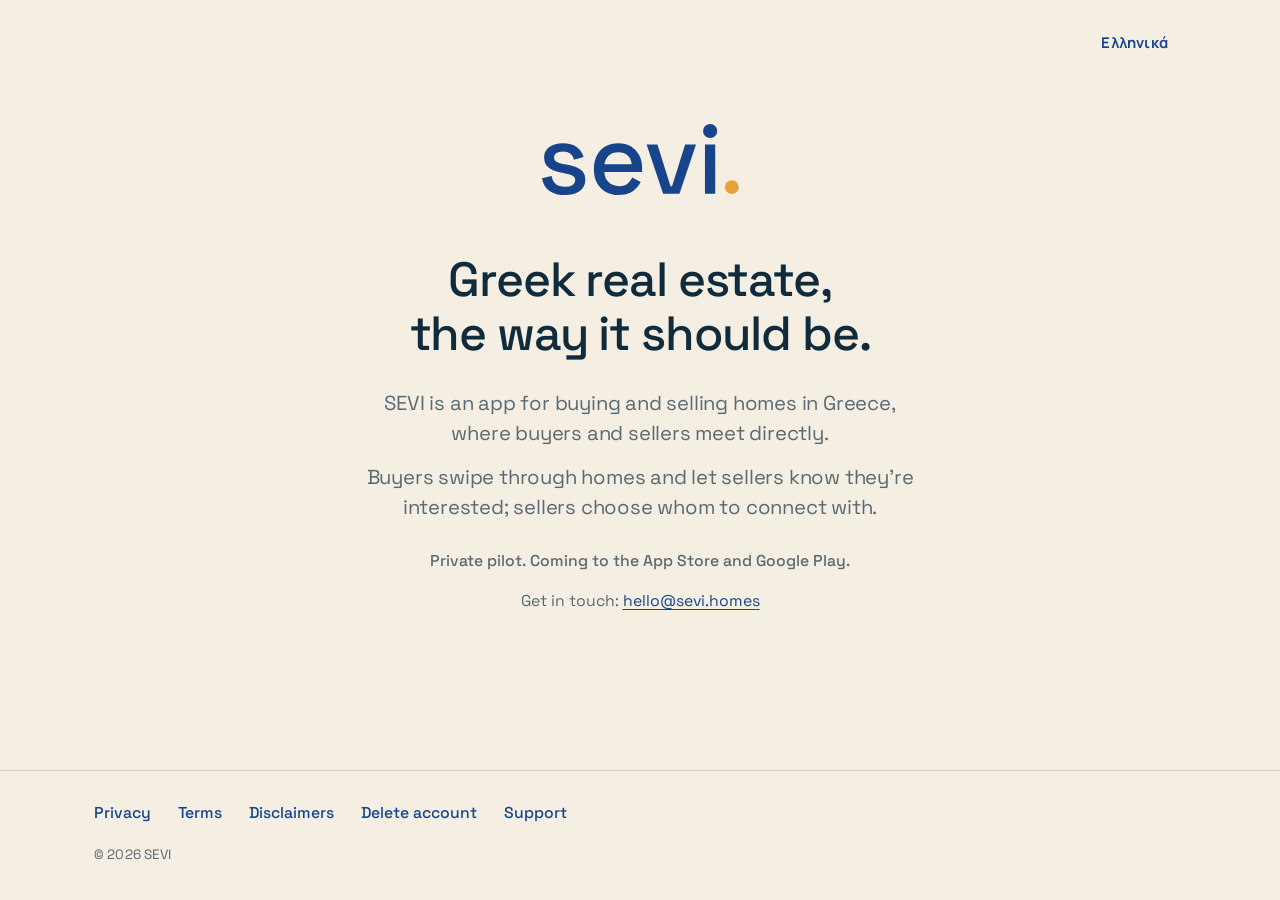
==== index.html @ f6a487db "Publish the SEVI pilot site (built from Kirillsamarits/sevi 3c69f68, apps/web) Co-Authored-By: Claud" ====
<!doctype html>
<html lang="en">
<head>
<meta charset="utf-8">
<meta name="viewport" content="width=device-width, initial-scale=1">
<meta http-equiv="Content-Security-Policy" content="default-src 'none'; style-src 'self'; font-src 'self'; img-src 'self'; base-uri 'none'; form-action 'none'">
<meta name="referrer" content="no-referrer">
<title>SEVI · Greek real estate, the way it should be.</title>
<meta name="description" content="SEVI is an app for buying and selling homes in Greece, where buyers and sellers meet directly. In a private pilot; coming to the App Store and Google Play.">
<meta name="color-scheme" content="light">
<meta name="theme-color" content="#F4EEE3">
<link rel="canonical" href="https://sevi.homes/">
<link rel="alternate" hreflang="en" href="https://sevi.homes/">
<link rel="alternate" hreflang="el" href="https://sevi.homes/el/">
<link rel="alternate" hreflang="x-default" href="https://sevi.homes/">
<link rel="icon" href="/favicon.ico" sizes="any">
<link rel="icon" href="/favicon.svg" type="image/svg+xml">
<link rel="apple-touch-icon" href="/apple-touch-icon.png">
<link rel="preload" href="/assets/fonts/SpaceGrotesk_400Regular.woff" as="font" type="font/woff" crossorigin>
<link rel="stylesheet" href="/assets/site.03971e6dd9.css">
</head>
<body>
<a class="skip" href="#main">Skip to content</a>
<header class="site-header"><div class="wrap"><a class="lang" href="/el/" hreflang="el" lang="el">Ελληνικά</a></div></header>
<main id="main" tabindex="-1"><div class="home wrap"><div class="home-inner"><svg class="hero-mark" viewBox="0 0 205.51 79.40" role="img" aria-label="SEVI"><g transform="translate(-0.600 74.000)"><path fill="#17448A" d="M27.8 1.4Q18.4 1.4 12.2 -2.8Q6 -7 4.6 -15.5L14.2 -17.8Q15 -13.7 16.9 -11.3Q18.8 -8.9 21.65 -7.9Q24.5 -6.9 27.8 -6.9Q32.7 -6.9 35.35 -8.8Q38 -10.7 38 -13.7Q38 -16.7 35.5 -18.1Q33 -19.5 28.1 -20.4L24.7 -21Q19.7 -21.9 15.6 -23.6Q11.5 -25.3 9.1 -28.3Q6.7 -31.3 6.7 -36Q6.7 -43 11.9 -46.85Q17.1 -50.7 25.7 -50.7Q34 -50.7 39.35 -46.95Q44.7 -43.2 46.3 -36.8L36.7 -34.1Q35.8 -38.6 32.9 -40.45Q30 -42.3 25.7 -42.3Q21.5 -42.3 19.1 -40.75Q16.7 -39.2 16.7 -36.4Q16.7 -33.4 19.05 -32Q21.4 -30.6 25.4 -29.9L28.9 -29.3Q34.2 -28.4 38.6 -26.8Q43 -25.2 45.55 -22.2Q48.1 -19.2 48.1 -14.2Q48.1 -6.8 42.6 -2.7Q37.1 1.4 27.8 1.4ZM81.7 1.4Q74.2 1.4 68.6 -1.75Q63 -4.9 59.85 -10.65Q56.7 -16.4 56.7 -24V-25.2Q56.7 -32.9 59.8 -38.65Q62.9 -44.4 68.45 -47.55Q74 -50.7 81.3 -50.7Q88.4 -50.7 93.75 -47.55Q99.1 -44.4 102.1 -38.8Q105.1 -33.2 105.1 -25.7V-21.8H67.2Q67.4 -15.3 71.55 -11.45Q75.7 -7.6 81.9 -7.6Q87.7 -7.6 90.65 -10.2Q93.6 -12.8 95.2 -16.2L103.7 -11.8Q102.3 -9 99.65 -5.9Q97 -2.8 92.7 -0.7Q88.4 1.4 81.7 1.4ZM67.3 -29.7H94.6Q94.2 -35.3 90.6 -38.45Q87 -41.6 81.2 -41.6Q75.4 -41.6 71.75 -38.45Q68.1 -35.3 67.3 -29.7ZM126.2 0 109.6 -49.3H120.5L133.6 -7.6H135.2L148.3 -49.3H159.2L142.6 0ZM168.2 0V-49.3H178.5V0ZM173.4 -56Q170.4 -56 168.35 -57.95Q166.3 -59.9 166.3 -63Q166.3 -66.1 168.35 -68.05Q170.4 -70 173.4 -70Q176.5 -70 178.5 -68.05Q180.5 -66.1 180.5 -63Q180.5 -59.9 178.5 -57.95Q176.5 -56 173.4 -56Z"/><circle fill="#E8A23C" cx="195.153" cy="-6.553" r="6.953"/></g></svg><h1>Greek real estate, the way it should be.</h1><div class="home-body"><p>SEVI is an app for buying and selling homes in Greece, where buyers and sellers meet directly.</p><p>Buyers swipe through homes and let sellers know they’re interested; sellers choose whom to connect with.</p></div><p class="status">Private pilot. Coming to the App Store and Google Play.</p><p class="contact">Get in touch: <a href="mailto:hello@sevi.homes">hello@sevi.homes</a></p></div></div></main>
<footer class="site-footer"><div class="wrap"><nav aria-label="Legal and help"><ul class="footer-links"><li><a href="/privacy/">Privacy</a></li><li><a href="/terms/">Terms</a></li><li><a href="/disclaimers/">Disclaimers</a></li><li><a href="/delete-account/">Delete account</a></li><li><a href="/support/">Support</a></li></ul></nav><p class="copyright">© 2026 SEVI</p></div></footer>
</body>
</html>
---- assets/site.03971e6dd9.css ----
/* GENERATED by apps/web (src/css.ts) from packages/ui/src/tokens.ts. Do not edit. */
@font-face { font-family: "Space Grotesk"; font-style: normal; font-weight: 400; font-display: swap; src: url("/assets/fonts/SpaceGrotesk_400Regular.woff") format("woff"); }
@font-face { font-family: "Sevi Greek"; font-style: normal; font-weight: 400; font-display: swap; src: url("/assets/fonts/Manrope_500Medium.woff") format("woff"); size-adjust: 94%; }
@font-face { font-family: "Space Grotesk"; font-style: normal; font-weight: 500; font-display: swap; src: url("/assets/fonts/SpaceGrotesk_500Medium.woff") format("woff"); }
@font-face { font-family: "Sevi Greek"; font-style: normal; font-weight: 500; font-display: swap; src: url("/assets/fonts/Manrope_600SemiBold.woff") format("woff"); size-adjust: 94%; }
@font-face { font-family: "Space Grotesk"; font-style: normal; font-weight: 600; font-display: swap; src: url("/assets/fonts/SpaceGrotesk_600SemiBold.woff") format("woff"); }
@font-face { font-family: "Sevi Greek"; font-style: normal; font-weight: 600; font-display: swap; src: url("/assets/fonts/Manrope_700Bold.woff") format("woff"); size-adjust: 94%; }
:root {
  --color-bg: #F4EEE3;
  --color-surface: #FFFFFF;
  --color-brand: #17448A;
  --color-surface-dark: #11325F;
  --color-text: #0F2B3C;
  --color-text-muted: rgba(15, 43, 60, 0.68);
  --color-text-subtle: rgba(15, 43, 60, 0.46);
  --color-text-on-dark: #FFFFFF;
  --color-text-on-dark-muted: rgba(255, 255, 255, 0.78);
  --color-primary: #17448A;
  --color-on-primary: #FFFFFF;
  --color-link: #17448A;
  --color-tint: rgba(23, 68, 138, 0.10);
  --color-tint-on-surface: #E8ECF3;
  --color-icon-tile: #11325F;
  --color-find-dot: #E8A23C;
  --color-logo-mono: #000000;
  --color-fill: rgba(15, 43, 60, 0.06);
  --color-fill-on-dark: rgba(255, 255, 255, 0.14);
  --color-line-on-dark: rgba(255, 255, 255, 0.42);
  --color-land-on-brand: #11325F;
  --color-story-track: rgba(255, 255, 255, 0.45);
  --color-art-sky: #F4EEE3;
  --color-art-sea: #17448A;
  --color-art-sea-on-brand: #11325F;
  --color-art-deep: #11325F;
  --color-art-wall: #FFFFFF;
  --color-art-ink: #0F2B3C;
  --color-art-shade: rgba(15, 43, 60, 0.10);
  --color-art-land: rgba(15, 43, 60, 0.06);
  --color-art-window: rgba(23, 68, 138, 0.14);
  --color-line-on-light: rgba(23, 68, 138, 0.38);
  --color-land-on-light: rgba(23, 68, 138, 0.07);
  --color-scrim: rgba(15, 43, 60, 0.55);
  --color-tab-bar-tint: rgba(244, 238, 227, 0.92);
  --color-glass-wash: rgba(244, 238, 227, 0.72);
  --color-glass-wash-on-brand: rgba(255, 255, 255, 0.78);
  --color-danger: #A8432F;
  --color-danger-soft: rgba(168, 67, 47, 0.10);
  --color-divider: rgba(15, 43, 60, 0.16);
  --color-control-track: rgba(15, 43, 60, 0.10);
  --color-control-off: rgba(15, 43, 60, 0.60);
  --color-histogram: rgba(23, 68, 138, 0.32);
  --space-xxs: 0.125rem;
  --space-xs: 0.25rem;
  --space-sm: 0.5rem;
  --space-md: 0.75rem;
  --space-lg: 1rem;
  --space-xl: 1.5rem;
  --space-xxl: 2rem;
  --space-xxxl: 3rem;
  --space-gutter: 1.5rem;
  --radius-sm: 12px;
  --radius-tile: 12px;
  --radius-input: 16px;
  --radius-card: 24px;
  --radius-sheet: 28px;
  --radius-pill: 999px;
  --shadow-resting: 0px 1px 2px rgba(15, 43, 60, 0.06), 0px 2px 8px rgba(15, 43, 60, 0.06);
  --shadow-card: 0px 1px 3px rgba(15, 43, 60, 0.06), 0px 10px 28px rgba(15, 43, 60, 0.10);
  --shadow-raised: 0px 2px 6px rgba(15, 43, 60, 0.08), 0px 18px 44px rgba(15, 43, 60, 0.14);
  --shadow-tab-bar: 0px 2px 6px rgba(15, 43, 60, 0.06), 0px 8px 28px rgba(15, 43, 60, 0.12);
  --shadow-pinned-footer: 0px -1px 2px rgba(15, 43, 60, 0.05), 0px -6px 16px rgba(15, 43, 60, 0.08);
  --shadow-pinned-header: 0px 1px 2px rgba(15, 43, 60, 0.05), 0px 6px 16px rgba(15, 43, 60, 0.08);
  --shadow-focus: inset 0px 0px 0px 1.5px rgba(23, 68, 138, 1);
  --shadow-focus-danger: inset 0px 0px 0px 1.5px rgba(168, 67, 47, 1);
  --shadow-focus-on-dark: inset 0px 0px 0px 2px rgba(255,255,255,1);
  --shadow-thumb: 0px 1px 2px rgba(15, 43, 60, 0.10), 0px 3px 8px rgba(15, 43, 60, 0.14), inset 0px 0px 0px 2px rgba(23, 68, 138, 1);
  --type-hero-size: 2.125rem;
  --type-hero-line: 1.1176;
  --type-hero-tracking: -0.024em;
  --type-hero-weight: 500;
  --type-hero-compact-size: 1.75rem;
  --type-hero-compact-line: 1.1429;
  --type-hero-compact-tracking: -0.022em;
  --type-hero-compact-weight: 500;
  --type-title-size: 1.75rem;
  --type-title-line: 1.2143;
  --type-title-tracking: -0.022em;
  --type-title-weight: 500;
  --type-story-title-size: 1.75rem;
  --type-story-title-line: 1.2143;
  --type-story-title-tracking: -0.022em;
  --type-story-title-weight: 500;
  --type-price-size: 1.75rem;
  --type-price-line: 1.1429;
  --type-price-tracking: -0.02em;
  --type-price-weight: 700;
  --type-title2-size: 1.375rem;
  --type-title2-line: 1.2727;
  --type-title2-tracking: -0.016em;
  --type-title2-weight: 500;
  --type-headline-size: 1.125rem;
  --type-headline-line: 1.3333;
  --type-headline-tracking: -0.01em;
  --type-headline-weight: 500;
  --type-body-size: 1rem;
  --type-body-line: 1.5;
  --type-body-tracking: -0.006em;
  --type-body-weight: 400;
  --type-body-strong-size: 1rem;
  --type-body-strong-line: 1.5;
  --type-body-strong-tracking: -0.006em;
  --type-body-strong-weight: 600;
  --type-callout-size: 0.875rem;
  --type-callout-line: 1.4286;
  --type-callout-tracking: 0em;
  --type-callout-weight: 500;
  --type-subhead-size: 0.875rem;
  --type-subhead-line: 1.4286;
  --type-subhead-tracking: 0em;
  --type-subhead-weight: 400;
  --type-caption-size: 0.75rem;
  --type-caption-line: 1.3333;
  --type-caption-tracking: 0.01em;
  --type-caption-weight: 400;
  --type-provider-label-size: 1.1875rem;
  --type-provider-label-line: 1.2632;
  --type-provider-label-tracking: -0.008em;
  --type-provider-label-weight: 600;
  --type-header-action-size: 0.875rem;
  --type-header-action-line: 1.4286;
  --type-header-action-tracking: 0em;
  --type-header-action-weight: 600;
  --type-tab-label-size: 0.6875rem;
  --type-tab-label-line: 1.2727;
  --type-tab-label-tracking: 0.01em;
  --type-tab-label-weight: 500;
  --type-overline-size: 0.75rem;
  --type-overline-line: 1.3333;
  --type-overline-tracking: 0.08em;
  --type-overline-weight: 500;
  --weight-regular: 400;
  --weight-medium: 500;
  --weight-semibold: 600;
  --weight-bold: 700;
  --size-hit: 48px;
  --size-header: 44px;
  --size-logo-header: 28px;
  --size-logo-hero: 56px;
  --size-content-max: 560px;
  --motion-press: 100ms;
  --motion-fast: 150ms;
  --motion-base: 220ms;
  --motion-slow: 300ms;
  --ease-out: cubic-bezier(0.23, 1, 0.32, 1);
  --font-latin: "Space Grotesk", "Sevi Greek", system-ui, -apple-system, "Segoe UI", sans-serif;
  --font-greek: "Sevi Greek", "Space Grotesk", system-ui, -apple-system, "Segoe UI", sans-serif;
  --greek-tracking-el: 0.012em;
  --greek-tracking: 0em;
  --logo-ratio: 2.5883;
  --logo-clear: 0.6855;
  --gutter: var(--space-gutter);
  /* The readable line for running text: 65 characters of Space Grotesk (its "0" is 0.641 em), in rem so the frame stays put when the language (and the face) changes. The contents column sits beside it. */
  --measure: 41.665rem;
  --toc-width: 16rem;
  --page-max: calc(var(--toc-width) + var(--space-xxxl) + var(--measure));
}
*, *::before, *::after { box-sizing: border-box; }
html { color-scheme: light; font-family: var(--font-latin); -webkit-text-size-adjust: 100%; text-size-adjust: 100%; }
[lang|="el"] { font-family: var(--font-greek); --greek-tracking: var(--greek-tracking-el); }
[lang|="en"] { font-family: var(--font-latin); --greek-tracking: 0em; }
@media (min-width: 48rem) { html { font-size: 112.5%; } }
body { margin: 0; min-height: 100vh; min-height: 100svh; display: flex; flex-direction: column; background: var(--color-bg); color: var(--color-text); font-size: var(--type-body-size); line-height: var(--type-body-line); letter-spacing: calc(var(--type-body-tracking) + var(--greek-tracking)); font-weight: var(--type-body-weight); overflow-wrap: break-word; -webkit-font-smoothing: antialiased; -moz-osx-font-smoothing: grayscale; }
main { flex: 1 0 auto; }
main:focus { outline: none; }
h1, h2, h3, p, ul, ol { margin: 0; }
a { color: var(--color-link); text-decoration-line: underline; text-decoration-thickness: from-font; text-underline-offset: 0.18em; }
a:hover { text-decoration-color: currentColor; text-decoration-thickness: 0.1em; }
:focus-visible { outline: 0.125rem solid var(--color-link); outline-offset: 0.1875rem; border-radius: var(--space-xxs); }
strong { font-weight: var(--weight-semibold); }

.skip { position: absolute; top: var(--space-sm); left: var(--gutter); z-index: 1; transform: translateY(-200%); padding: var(--space-sm) var(--space-lg); border-radius: var(--radius-pill); background: var(--color-primary); color: var(--color-on-primary); font-size: var(--type-callout-size); line-height: var(--type-callout-line); letter-spacing: calc(var(--type-callout-tracking) + var(--greek-tracking)); font-weight: var(--weight-semibold); text-decoration: none; }
.skip:focus { transform: none; }

.wrap { width: 100%; max-width: calc(var(--page-max) + 2 * var(--gutter)); margin-inline: auto; padding-inline: var(--gutter); }

.site-header .wrap { display: flex; align-items: center; justify-content: space-between; gap: var(--space-lg); min-height: calc(var(--size-header) + 2 * var(--space-lg)); padding-block: var(--space-lg); }
.brand { display: inline-flex; padding-block: var(--space-sm); margin-inline-end: calc(var(--size-logo-header) * var(--logo-clear)); border-radius: var(--radius-sm); }
.brand svg { display: block; height: var(--size-logo-header); width: calc(var(--size-logo-header) * var(--logo-ratio)); }
.lang { display: inline-flex; align-items: center; min-height: var(--size-hit); margin-inline-start: auto; padding-inline: var(--space-lg); border-radius: var(--radius-pill); font-size: var(--type-header-action-size); line-height: var(--type-header-action-line); letter-spacing: calc(var(--type-header-action-tracking) + var(--greek-tracking)); font-weight: var(--type-header-action-weight); text-decoration: none; }
.lang:hover { background: var(--color-tint); }

.home { display: grid; place-items: center; padding-block: var(--space-xxl) var(--space-xxxl); text-align: center; }
.home-inner { max-width: var(--size-content-max); }
.hero-mark { --logo-h: clamp(3.5rem, 3.15rem + 1.75vw, 4.55rem); display: block; height: var(--logo-h); width: calc(var(--logo-h) * var(--logo-ratio)); margin: 0 auto max(var(--space-xxxl), calc(var(--logo-h) * var(--logo-clear))); }
.home h1 { font-size: var(--type-hero-size); line-height: var(--type-hero-line); letter-spacing: calc(var(--type-hero-tracking) + var(--greek-tracking)); font-weight: var(--type-hero-weight); font-size: clamp(2.125rem, 1.9125rem + 1.0625vw, 2.7625rem); margin-bottom: var(--space-xl); text-wrap: balance; }
.home-body p { font-size: var(--type-headline-size); line-height: var(--type-body-line); letter-spacing: calc(var(--type-headline-tracking) + var(--greek-tracking)); font-weight: var(--weight-regular); color: var(--color-text-muted); text-wrap: pretty; }
.home-body p + p { margin-top: var(--space-md); }
.status { margin-top: var(--space-xl); font-size: var(--type-callout-size); line-height: var(--type-callout-line); letter-spacing: calc(var(--type-callout-tracking) + var(--greek-tracking)); font-weight: var(--type-callout-weight); color: var(--color-text-muted); }
.contact { margin-top: var(--space-lg); font-size: var(--type-subhead-size); line-height: var(--type-subhead-line); letter-spacing: calc(var(--type-subhead-tracking) + var(--greek-tracking)); font-weight: var(--type-subhead-weight); color: var(--color-text-muted); }

.page { padding-block: var(--space-lg) var(--space-xxxl); }
.single { max-width: var(--measure); margin-inline: auto; }
.overline { margin-bottom: var(--space-sm); font-size: var(--type-overline-size); line-height: var(--type-overline-line); letter-spacing: calc(var(--type-overline-tracking) + var(--greek-tracking)); font-weight: var(--type-overline-weight); color: var(--color-text-muted); }
.page h1 { font-size: var(--type-title-size); line-height: var(--type-title-line); letter-spacing: calc(var(--type-title-tracking) + var(--greek-tracking)); font-weight: var(--type-title-weight); font-size: clamp(1.75rem, 1.575rem + 0.875vw, 2.275rem); margin-bottom: var(--space-lg); text-wrap: balance; }
.lead { font-size: var(--type-headline-size); line-height: var(--type-body-line); letter-spacing: calc(var(--type-headline-tracking) + var(--greek-tracking)); font-weight: var(--weight-regular); color: var(--color-text-muted); }
.page-head { margin-bottom: var(--space-xl); }

.prose h2 { font-size: var(--type-title2-size); line-height: var(--type-title2-line); letter-spacing: calc(var(--type-title2-tracking) + var(--greek-tracking)); font-weight: var(--type-title2-weight); margin: var(--space-xxxl) 0 var(--space-md); scroll-margin-top: var(--space-xl); text-wrap: balance; }
.prose p, .prose ul, .prose ol { margin-bottom: var(--space-lg); }
.prose ul, .prose ol { padding-inline-start: var(--space-xl); }
.prose li { padding-inline-start: var(--space-xs); }
.prose li + li { margin-top: var(--space-sm); }
.prose li::marker { color: var(--color-text-muted); }
.note { margin-bottom: var(--space-lg); padding: var(--space-lg) var(--space-xl); border-radius: var(--radius-input); background: var(--color-surface); box-shadow: var(--shadow-resting); }
.note p { margin: 0; }
.meta { font-size: var(--type-subhead-size); line-height: var(--type-subhead-line); letter-spacing: calc(var(--type-subhead-tracking) + var(--greek-tracking)); font-weight: var(--type-subhead-weight); color: var(--color-text-muted); }
.after { margin-top: var(--space-xxxl); padding-top: var(--space-xl); border-top: 1px solid var(--color-divider); color: var(--color-text-muted); }

.doc { display: grid; grid-template-areas: "intro" "toc" "body"; }
.doc-intro { grid-area: intro; max-width: var(--measure); }
.doc-body { grid-area: body; max-width: var(--measure); min-width: 0; }
.toc { grid-area: toc; max-width: var(--measure); margin: var(--space-md) 0 var(--space-lg); padding: var(--space-xl); border-radius: var(--radius-card); background: var(--color-surface); box-shadow: var(--shadow-resting); }
.toc ul { list-style: none; margin: 0; padding: 0; }
.toc a { display: block; padding-block: var(--space-xs); font-size: var(--type-subhead-size); line-height: var(--type-subhead-line); letter-spacing: calc(var(--type-subhead-tracking) + var(--greek-tracking)); font-weight: var(--type-subhead-weight); text-decoration: none; }
.toc a:hover { text-decoration: underline; }
@media (min-width: 64rem) {
  .doc { grid-template-columns: var(--toc-width) minmax(0, var(--measure)); grid-template-areas: "toc intro" "toc body"; grid-template-rows: auto 1fr; column-gap: var(--space-xxxl); }
  .toc { position: sticky; top: var(--space-xl); align-self: start; max-height: calc(100vh - 2 * var(--space-xl)); overflow-y: auto; margin: 0; padding: 0 0 var(--space-lg); border-radius: 0; background: none; box-shadow: none; }
}

.site-footer { margin-top: var(--space-xxl); border-top: 1px solid var(--color-divider); }
.site-footer .wrap { padding-block: var(--space-lg) var(--space-xxl); }
.footer-links { display: flex; flex-wrap: wrap; column-gap: var(--space-xl); list-style: none; margin: 0; padding: 0; }
@media (max-width: 30rem) { .footer-links { display: grid; grid-template-columns: repeat(2, minmax(0, max-content)); } }
.footer-links a { display: inline-flex; align-items: center; min-height: var(--size-hit); font-size: var(--type-callout-size); line-height: var(--type-callout-line); letter-spacing: calc(var(--type-callout-tracking) + var(--greek-tracking)); font-weight: var(--type-callout-weight); text-decoration: none; }
.footer-links a:hover { text-decoration: underline; }
.footer-links a[aria-current="page"] { color: var(--color-text); }
.copyright { margin-top: var(--space-sm); font-size: var(--type-caption-size); line-height: var(--type-caption-line); letter-spacing: calc(var(--type-caption-tracking) + var(--greek-tracking)); font-weight: var(--type-caption-weight); color: var(--color-text-muted); }

.not-found .alt { margin-top: var(--space-xxl); }

@media (prefers-reduced-motion: no-preference) {
  html { scroll-behavior: smooth; }
  .lang, .skip { transition: background-color var(--motion-fast) var(--ease-out), transform var(--motion-fast) var(--ease-out); }
}
@media print {
  body { background: var(--color-surface); }
  .skip, .lang, .toc, .footer-links { display: none; }
  .note { box-shadow: none; padding: 0; }
}
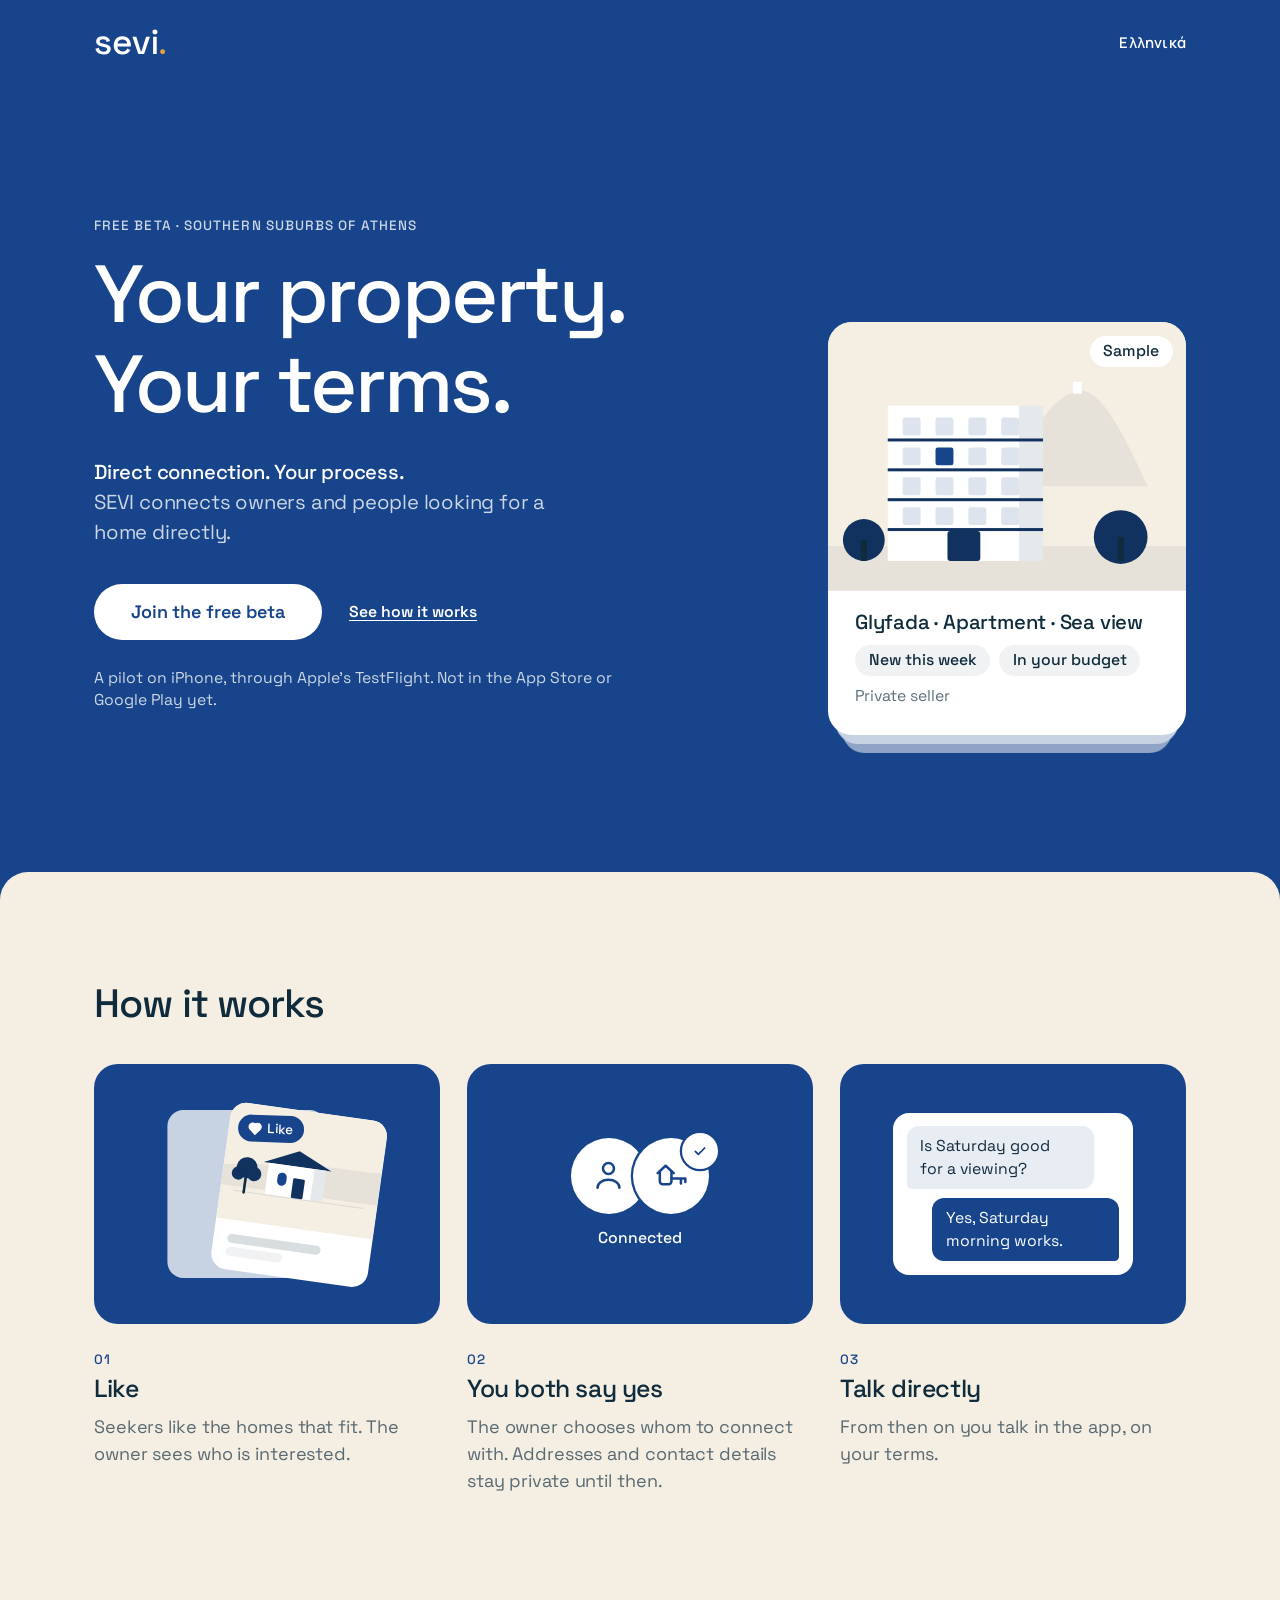
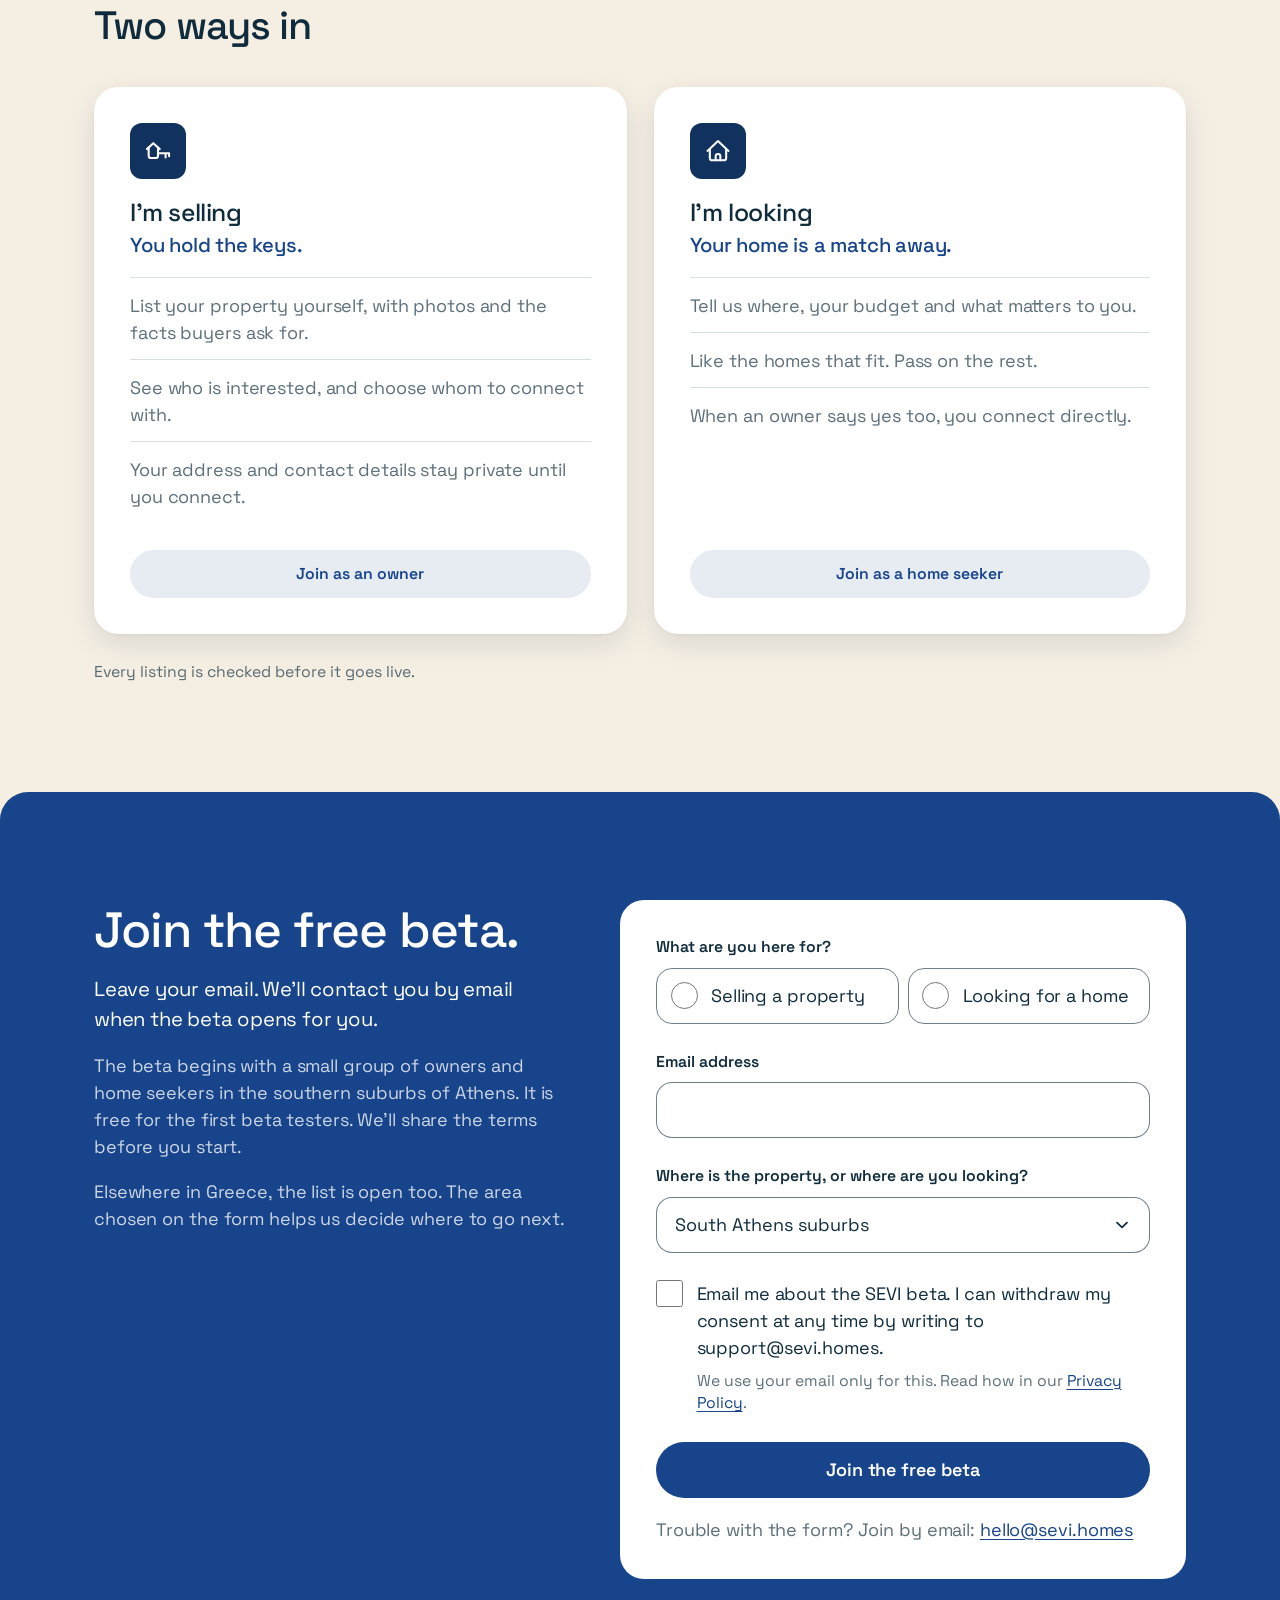
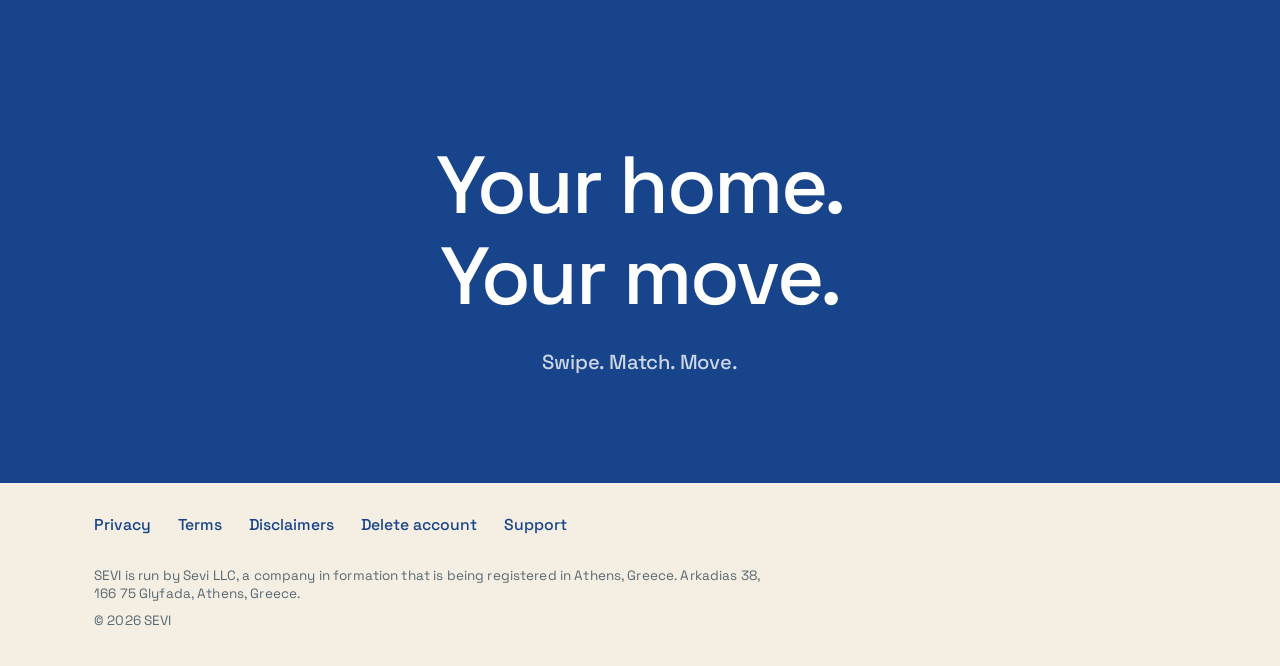
==== commit 00322b61: "Publish the SEVI pilot site (built from Kirillsamarits/sevi ef0ca14, apps/web) The waitlist landing," ====
--- a/index.html
+++ b/index.html
@@ -3,26 +3,40 @@
 <head>
 <meta charset="utf-8">
 <meta name="viewport" content="width=device-width, initial-scale=1">
-<meta http-equiv="Content-Security-Policy" content="default-src 'none'; style-src 'self'; font-src 'self'; img-src 'self'; base-uri 'none'; form-action 'none'">
+<meta http-equiv="Content-Security-Policy" content="default-src 'none'; script-src 'self'; style-src 'self'; font-src 'self'; img-src 'self'; connect-src https://badflqpjcyztbhwbhogb.supabase.co; base-uri 'none'; form-action 'none'">
 <meta name="referrer" content="no-referrer">
-<title>SEVI · Greek real estate, the way it should be.</title>
-<meta name="description" content="SEVI is an app for buying and selling homes in Greece, where buyers and sellers meet directly. In a private pilot; coming to the App Store and Google Play.">
+<title>SEVI · Your property. Your terms.</title>
+<meta name="description" content="SEVI connects owners and people looking for a home directly. A free beta is starting in the southern suburbs of Athens. Join the waitlist.">
 <meta name="color-scheme" content="light">
-<meta name="theme-color" content="#F4EEE3">
+<meta name="theme-color" content="#17448A">
 <link rel="canonical" href="https://sevi.homes/">
 <link rel="alternate" hreflang="en" href="https://sevi.homes/">
 <link rel="alternate" hreflang="el" href="https://sevi.homes/el/">
 <link rel="alternate" hreflang="x-default" href="https://sevi.homes/">
+<meta property="og:type" content="website">
+<meta property="og:site_name" content="SEVI">
+<meta property="og:title" content="SEVI · Your property. Your terms.">
+<meta property="og:description" content="SEVI connects owners and people looking for a home directly. A free beta is starting in the southern suburbs of Athens. Join the waitlist.">
+<meta property="og:url" content="https://sevi.homes/">
+<meta property="og:locale" content="en_GB">
+<meta property="og:image" content="https://sevi.homes/assets/og/sevi-en.png">
+<meta property="og:image:type" content="image/png">
+<meta property="og:image:width" content="1200">
+<meta property="og:image:height" content="630">
+<meta property="og:image:alt" content="SEVI. Your home. Your move.">
+<meta name="twitter:card" content="summary_large_image">
 <link rel="icon" href="/favicon.ico" sizes="any">
 <link rel="icon" href="/favicon.svg" type="image/svg+xml">
 <link rel="apple-touch-icon" href="/apple-touch-icon.png">
 <link rel="preload" href="/assets/fonts/SpaceGrotesk_400Regular.woff" as="font" type="font/woff" crossorigin>
-<link rel="stylesheet" href="/assets/site.03971e6dd9.css">
+<link rel="preload" href="/assets/fonts/SpaceGrotesk_500Medium.woff" as="font" type="font/woff" crossorigin>
+<link rel="stylesheet" href="/assets/site.76f08d19bc.css">
+<script src="/assets/waitlist.27911f6108.js" defer></script>
 </head>
 <body>
 <a class="skip" href="#main">Skip to content</a>
-<header class="site-header"><div class="wrap"><a class="lang" href="/el/" hreflang="el" lang="el">Ελληνικά</a></div></header>
-<main id="main" tabindex="-1"><div class="home wrap"><div class="home-inner"><svg class="hero-mark" viewBox="0 0 205.51 79.40" role="img" aria-label="SEVI"><g transform="translate(-0.600 74.000)"><path fill="#17448A" d="M27.8 1.4Q18.4 1.4 12.2 -2.8Q6 -7 4.6 -15.5L14.2 -17.8Q15 -13.7 16.9 -11.3Q18.8 -8.9 21.65 -7.9Q24.5 -6.9 27.8 -6.9Q32.7 -6.9 35.35 -8.8Q38 -10.7 38 -13.7Q38 -16.7 35.5 -18.1Q33 -19.5 28.1 -20.4L24.7 -21Q19.7 -21.9 15.6 -23.6Q11.5 -25.3 9.1 -28.3Q6.7 -31.3 6.7 -36Q6.7 -43 11.9 -46.85Q17.1 -50.7 25.7 -50.7Q34 -50.7 39.35 -46.95Q44.7 -43.2 46.3 -36.8L36.7 -34.1Q35.8 -38.6 32.9 -40.45Q30 -42.3 25.7 -42.3Q21.5 -42.3 19.1 -40.75Q16.7 -39.2 16.7 -36.4Q16.7 -33.4 19.05 -32Q21.4 -30.6 25.4 -29.9L28.9 -29.3Q34.2 -28.4 38.6 -26.8Q43 -25.2 45.55 -22.2Q48.1 -19.2 48.1 -14.2Q48.1 -6.8 42.6 -2.7Q37.1 1.4 27.8 1.4ZM81.7 1.4Q74.2 1.4 68.6 -1.75Q63 -4.9 59.85 -10.65Q56.7 -16.4 56.7 -24V-25.2Q56.7 -32.9 59.8 -38.65Q62.9 -44.4 68.45 -47.55Q74 -50.7 81.3 -50.7Q88.4 -50.7 93.75 -47.55Q99.1 -44.4 102.1 -38.8Q105.1 -33.2 105.1 -25.7V-21.8H67.2Q67.4 -15.3 71.55 -11.45Q75.7 -7.6 81.9 -7.6Q87.7 -7.6 90.65 -10.2Q93.6 -12.8 95.2 -16.2L103.7 -11.8Q102.3 -9 99.65 -5.9Q97 -2.8 92.7 -0.7Q88.4 1.4 81.7 1.4ZM67.3 -29.7H94.6Q94.2 -35.3 90.6 -38.45Q87 -41.6 81.2 -41.6Q75.4 -41.6 71.75 -38.45Q68.1 -35.3 67.3 -29.7ZM126.2 0 109.6 -49.3H120.5L133.6 -7.6H135.2L148.3 -49.3H159.2L142.6 0ZM168.2 0V-49.3H178.5V0ZM173.4 -56Q170.4 -56 168.35 -57.95Q166.3 -59.9 166.3 -63Q166.3 -66.1 168.35 -68.05Q170.4 -70 173.4 -70Q176.5 -70 178.5 -68.05Q180.5 -66.1 180.5 -63Q180.5 -59.9 178.5 -57.95Q176.5 -56 173.4 -56Z"/><circle fill="#E8A23C" cx="195.153" cy="-6.553" r="6.953"/></g></svg><h1>Greek real estate, the way it should be.</h1><div class="home-body"><p>SEVI is an app for buying and selling homes in Greece, where buyers and sellers meet directly.</p><p>Buyers swipe through homes and let sellers know they’re interested; sellers choose whom to connect with.</p></div><p class="status">Private pilot. Coming to the App Store and Google Play.</p><p class="contact">Get in touch: <a href="mailto:hello@sevi.homes">hello@sevi.homes</a></p></div></div></main>
-<footer class="site-footer"><div class="wrap"><nav aria-label="Legal and help"><ul class="footer-links"><li><a href="/privacy/">Privacy</a></li><li><a href="/terms/">Terms</a></li><li><a href="/disclaimers/">Disclaimers</a></li><li><a href="/delete-account/">Delete account</a></li><li><a href="/support/">Support</a></li></ul></nav><p class="copyright">© 2026 SEVI</p></div></footer>
+<header class="site-header on-brand"><div class="wrap"><a class="brand" href="/" aria-label="SEVI, home page"><svg class="wordmark" viewBox="0 0 205.51 79.40" aria-hidden="true" focusable="false"><g transform="translate(-0.600 74.000)"><path fill="#FFFFFF" d="M27.8 1.4Q18.4 1.4 12.2 -2.8Q6 -7 4.6 -15.5L14.2 -17.8Q15 -13.7 16.9 -11.3Q18.8 -8.9 21.65 -7.9Q24.5 -6.9 27.8 -6.9Q32.7 -6.9 35.35 -8.8Q38 -10.7 38 -13.7Q38 -16.7 35.5 -18.1Q33 -19.5 28.1 -20.4L24.7 -21Q19.7 -21.9 15.6 -23.6Q11.5 -25.3 9.1 -28.3Q6.7 -31.3 6.7 -36Q6.7 -43 11.9 -46.85Q17.1 -50.7 25.7 -50.7Q34 -50.7 39.35 -46.95Q44.7 -43.2 46.3 -36.8L36.7 -34.1Q35.8 -38.6 32.9 -40.45Q30 -42.3 25.7 -42.3Q21.5 -42.3 19.1 -40.75Q16.7 -39.2 16.7 -36.4Q16.7 -33.4 19.05 -32Q21.4 -30.6 25.4 -29.9L28.9 -29.3Q34.2 -28.4 38.6 -26.8Q43 -25.2 45.55 -22.2Q48.1 -19.2 48.1 -14.2Q48.1 -6.8 42.6 -2.7Q37.1 1.4 27.8 1.4ZM81.7 1.4Q74.2 1.4 68.6 -1.75Q63 -4.9 59.85 -10.65Q56.7 -16.4 56.7 -24V-25.2Q56.7 -32.9 59.8 -38.65Q62.9 -44.4 68.45 -47.55Q74 -50.7 81.3 -50.7Q88.4 -50.7 93.75 -47.55Q99.1 -44.4 102.1 -38.8Q105.1 -33.2 105.1 -25.7V-21.8H67.2Q67.4 -15.3 71.55 -11.45Q75.7 -7.6 81.9 -7.6Q87.7 -7.6 90.65 -10.2Q93.6 -12.8 95.2 -16.2L103.7 -11.8Q102.3 -9 99.65 -5.9Q97 -2.8 92.7 -0.7Q88.4 1.4 81.7 1.4ZM67.3 -29.7H94.6Q94.2 -35.3 90.6 -38.45Q87 -41.6 81.2 -41.6Q75.4 -41.6 71.75 -38.45Q68.1 -35.3 67.3 -29.7ZM126.2 0 109.6 -49.3H120.5L133.6 -7.6H135.2L148.3 -49.3H159.2L142.6 0ZM168.2 0V-49.3H178.5V0ZM173.4 -56Q170.4 -56 168.35 -57.95Q166.3 -59.9 166.3 -63Q166.3 -66.1 168.35 -68.05Q170.4 -70 173.4 -70Q176.5 -70 178.5 -68.05Q180.5 -66.1 180.5 -63Q180.5 -59.9 178.5 -57.95Q176.5 -56 173.4 -56Z"/><circle fill="#E8A23C" cx="195.153" cy="-6.553" r="6.953"/></g></svg></a><a class="lang" href="/el/" hreflang="el" lang="el">Ελληνικά</a></div></header>
+<main id="main" tabindex="-1"><div class="landing"><section class="hero" id="top" aria-labelledby="top-title"><div class="wrap"><p class="overline">FREE BETA · SOUTHERN SUBURBS OF ATHENS</p><h1 id="top-title"><span class="line">Your property.</span> <span class="line">Your terms.</span></h1><p class="lead"><strong>Direct connection. Your process.</strong> SEVI connects owners and people looking for a home directly.</p><p class="hero-actions"><a class="button" href="#join">Join the free beta</a><a class="more" href="#how">See how it works</a></p><p class="note-line">A pilot on iPhone, through Apple’s TestFlight. Not in the App Store or Google Play yet.</p><div class="hero-stage"><div class="stage-inner"><img class="hero-sevi" src="/assets/sevi/hello-on-dark.webp" width="720" height="720" alt="Sevi waves hello" decoding="async" fetchpriority="high"><div class="deck" role="img" aria-label="The SEVI app: a sample home on a card"><div aria-hidden="true"><div class="deck-plate"></div><div class="deck-card deck-back"><div class="deck-photo"><svg class="art" viewBox="0 0 240 180" preserveAspectRatio="xMidYMid slice" aria-hidden="true" focusable="false"><rect class="art-sky" width="240" height="180"/><path class="art-land" d="M0 98 C50 86 90 92 130 84 C170 76 210 82 240 78 L240 128 L0 128 Z"/><path class="art-deep" d="M60 86 L112 62 L164 86 Z"/><rect class="art-wall" x="68" y="86" width="88" height="48"/><rect class="art-shade" x="138" y="86" width="18" height="48"/><rect class="art-sea" x="84" y="98" width="14" height="20" rx="7"/><rect class="art-deep" x="108" y="104" width="18" height="30" rx="2"/><rect class="art-shade" x="20" y="134" width="200" height="1.5"/><rect class="art-ink" x="34" y="104" width="4" height="34" rx="2"/><circle class="art-deep" cx="36" cy="98" r="16"/><circle class="art-deep" cx="24" cy="108" r="10"/><circle class="art-deep" cx="48" cy="106" r="11"/></svg><span class="deck-sample">Sample</span></div><div class="deck-info"><p class="deck-title">Voula · Maisonette · Garden</p><p class="deck-chips"><span>In your budget</span><span>New this week</span></p><p class="deck-meta">Private seller</p></div><span class="deck-veil"></span></div><div class="deck-card deck-top"><div class="deck-photo"><svg class="art" viewBox="0 0 240 180" preserveAspectRatio="xMidYMid slice" aria-hidden="true" focusable="false"><rect class="art-sky" width="240" height="180"/><path class="art-land" d="M120 110 C140 60 158 46 170 46 C182 46 196 70 214 110 Z"/><rect class="art-wall" x="164" y="40" width="6" height="8"/><rect class="art-land" y="150" width="240" height="30"/><rect class="art-wall" x="40" y="56" width="104" height="104"/><rect class="art-shade" x="128" y="56" width="16" height="104"/><rect class="art-deep" x="40" y="78" width="104" height="2"/><rect class="art-deep" x="40" y="98" width="104" height="2"/><rect class="art-deep" x="40" y="118" width="104" height="2"/><rect class="art-deep" x="40" y="138" width="104" height="2"/><rect class="art-window" x="50" y="64" width="12" height="12" rx="1.5"/><rect class="art-window" x="72" y="64" width="12" height="12" rx="1.5"/><rect class="art-window" x="94" y="64" width="12" height="12" rx="1.5"/><rect class="art-window" x="116" y="64" width="12" height="12" rx="1.5"/><rect class="art-window" x="50" y="84" width="12" height="12" rx="1.5"/><rect class="art-sea" x="72" y="84" width="12" height="12" rx="1.5"/><rect class="art-window" x="94" y="84" width="12" height="12" rx="1.5"/><rect class="art-window" x="116" y="84" width="12" height="12" rx="1.5"/><rect class="art-window" x="50" y="104" width="12" height="12" rx="1.5"/><rect class="art-window" x="72" y="104" width="12" height="12" rx="1.5"/><rect class="art-window" x="94" y="104" width="12" height="12" rx="1.5"/><rect class="art-window" x="116" y="104" width="12" height="12" rx="1.5"/><rect class="art-window" x="50" y="124" width="12" height="12" rx="1.5"/><rect class="art-window" x="72" y="124" width="12" height="12" rx="1.5"/><rect class="art-window" x="94" y="124" width="12" height="12" rx="1.5"/><rect class="art-window" x="116" y="124" width="12" height="12" rx="1.5"/><rect class="art-deep" x="80" y="140" width="22" height="20" rx="2"/><circle class="art-deep" cx="24" cy="146" r="14"/><rect class="art-ink" x="22" y="146" width="4" height="14"/><circle class="art-deep" cx="196" cy="144" r="18"/><rect class="art-ink" x="194" y="144" width="4" height="16"/></svg><span class="deck-sample">Sample</span></div><div class="deck-info"><p class="deck-title">Glyfada · Apartment · Sea view</p><p class="deck-chips"><span>New this week</span><span>In your budget</span></p><p class="deck-meta">Private seller</p></div><span class="deck-stamp"><svg class="icon" viewBox="0 0 24 24" stroke-width="1.974" aria-hidden="true" focusable="false"><path class="fills" d="M12 20.25 4.544 12.794A5.272 5.272 0 0 1 12 5.338a5.272 5.272 0 0 1 7.456 7.456z"/></svg><span>Like</span></span></div></div></div></div></div></div></section><section class="section how" id="how" aria-labelledby="how-title"><div class="wrap"><h2 id="how-title">How it works</h2><ol class="steps" role="list"><li><div class="scene scene-like" aria-hidden="true"><div class="mini-deck"><span class="mini-plate"><span class="deck-veil"></span></span><span class="mini-card"><svg class="art" viewBox="0 0 240 180" preserveAspectRatio="xMidYMid slice" aria-hidden="true" focusable="false"><rect class="art-sky" width="240" height="180"/><path class="art-land" d="M0 98 C50 86 90 92 130 84 C170 76 210 82 240 78 L240 128 L0 128 Z"/><path class="art-deep" d="M60 86 L112 62 L164 86 Z"/><rect class="art-wall" x="68" y="86" width="88" height="48"/><rect class="art-shade" x="138" y="86" width="18" height="48"/><rect class="art-sea" x="84" y="98" width="14" height="20" rx="7"/><rect class="art-deep" x="108" y="104" width="18" height="30" rx="2"/><rect class="art-shade" x="20" y="134" width="200" height="1.5"/><rect class="art-ink" x="34" y="104" width="4" height="34" rx="2"/><circle class="art-deep" cx="36" cy="98" r="16"/><circle class="art-deep" cx="24" cy="108" r="10"/><circle class="art-deep" cx="48" cy="106" r="11"/></svg><span class="mini-lines"><span></span><span></span></span><span class="deck-stamp"><svg class="icon" viewBox="0 0 24 24" stroke-width="1.974" aria-hidden="true" focusable="false"><path class="fills" d="M12 20.25 4.544 12.794A5.272 5.272 0 0 1 12 5.338a5.272 5.272 0 0 1 7.456 7.456z"/></svg><span>Like</span></span></span></div></div><h3>Like</h3><p>Seekers like the homes that fit. The owner sees who is interested.</p></li><li><div class="scene scene-yes" aria-hidden="true"><div class="pair"><span class="disc"><svg class="icon" viewBox="0 0 24 24" stroke-width="1.736" aria-hidden="true" focusable="false"><circle cx="12" cy="7.25" r="3.75"/><path d="M4.5 20.5c0-3.3 3.36-5.5 7.5-5.5s7.5 2.2 7.5 5.5"/></svg></span><span class="disc"><svg class="icon" viewBox="0 0 24 24" stroke-width="1.736" aria-hidden="true" focusable="false"><path d="M2.5 10.4 8 5.3l5.5 5.1"/><path d="M4 9.2V16a2 2 0 0 0 2 2h4a2 2 0 0 0 2-2V9.2"/><path d="M12 14h9.5M18.5 14v3.5M21.5 14v2.5"/></svg></span><span class="yes"><svg class="icon" viewBox="0 0 24 24" stroke-width="2.625" aria-hidden="true" focusable="false"><path d="m5 12.5 4.5 4.5L19 7.5"/></svg></span></div><span class="scene-caption">Connected</span></div><h3>You both say yes</h3><p>The owner chooses whom to connect with. Addresses and contact details stay private until then.</p></li><li><div class="scene scene-talk" aria-hidden="true"><div class="thread"><span class="bubble bubble-in">Is Saturday good for a viewing?</span><span class="bubble bubble-out">Yes, Saturday morning works.</span></div></div><h3>Talk directly</h3><p>From then on you talk in the app, on your terms.</p></li></ol></div></section><section class="section paths" id="paths" aria-labelledby="paths-title"><div class="wrap"><h2 id="paths-title">Two ways in</h2><div class="cards"><article class="card"><span class="tile" aria-hidden="true"><svg class="icon" viewBox="0 0 24 24" stroke-width="1.773" aria-hidden="true" focusable="false"><path d="M2.5 10.4 8 5.3l5.5 5.1"/><path d="M4 9.2V16a2 2 0 0 0 2 2h4a2 2 0 0 0 2-2V9.2"/><path d="M12 14h9.5M18.5 14v3.5M21.5 14v2.5"/></svg></span><h3>I’m selling</h3><p class="tagline">You hold the keys.</p><ul role="list"><li>List your property yourself, with photos and the facts buyers ask for.</li><li>See who is interested, and choose whom to connect with.</li><li>Your address and contact details stay private until you connect.</li></ul><p class="card-action"><a class="button button-soft" href="#join" data-role="owner">Join as an owner</a></p></article><article class="card"><span class="tile" aria-hidden="true"><svg class="icon" viewBox="0 0 24 24" stroke-width="1.773" aria-hidden="true" focusable="false"><path d="M3 11.9 12 3.5l9 8.4"/><path d="M5 10.5V18a2 2 0 0 0 2 2h10a2 2 0 0 0 2-2v-7.5"/><path d="M10 20v-3.5a2 2 0 0 1 4 0V20"/></svg></span><h3>I’m looking</h3><p class="tagline">Your home is a match away.</p><ul role="list"><li>Tell us where, your budget and what matters to you.</li><li>Like the homes that fit. Pass on the rest.</li><li>When an owner says yes too, you connect directly.</li></ul><p class="card-action"><a class="button button-soft" href="#join" data-role="seeker">Join as a home seeker</a></p></article></div><p class="paths-note">Every listing is checked before it goes live.</p></div></section><section class="section join" id="join" aria-labelledby="join-title"><div class="wrap"><div class="join-text"><h2 id="join-title">Join the free beta.</h2><p class="lead">Leave your email. We’ll contact you by email when the beta opens for you.</p><div class="join-notes"><p>The beta begins with a small group of owners and home seekers in the southern suburbs of Athens. It is free for the first beta testers. We’ll share the terms before you start.</p><p>Elsewhere in Greece, the list is open too. The area chosen on the form helps us decide where to go next.</p></div></div><div class="join-card"><form id="waitlist" class="form" novalidate data-msg-role="Choose one: selling or looking." data-msg-email="Check the email address and try again." data-msg-consent="Tick the box so we may email you." data-msg-busy="We couldn’t add you just now. Try again in a few minutes, or write to hello@sevi.homes." data-msg-outdated="This page is out of date. Reload it and try again." data-msg-closed="The list is closed for now. Write to hello@sevi.homes." data-msg-network="We couldn’t reach SEVI. Check your connection and try again." data-msg-sending="Adding you…"><fieldset class="field"><legend>What are you here for?</legend><div class="choices"><label class="choice" for="wl-role-owner"><input type="radio" id="wl-role-owner" name="role" value="owner" required><span>Selling a property</span></label><label class="choice" for="wl-role-seeker"><input type="radio" id="wl-role-seeker" name="role" value="seeker" required><span>Looking for a home</span></label></div></fieldset><div class="field"><label for="wl-email">Email address</label><input type="email" id="wl-email" name="email" required maxlength="254" autocomplete="email" inputmode="email" autocapitalize="off" spellcheck="false"></div><div class="field"><label for="wl-area">Where is the property, or where are you looking?</label><div class="select"><select id="wl-area" name="area" required><option value="athens_south" selected>South Athens suburbs</option><option value="athens_other">Elsewhere in Attica</option><option value="greece_other">Elsewhere in Greece</option></select><svg class="icon" viewBox="0 0 24 24" stroke-width="2.1" aria-hidden="true" focusable="false"><path d="M6 9.2 12 14.8l6-5.6"/></svg></div></div><div class="field"><label class="check" for="wl-consent"><input type="checkbox" id="wl-consent" name="consent" required><span>Email me about the SEVI beta. I can withdraw my consent at any time by writing to support@sevi.homes.</span></label><p class="hint">We use your email only for this. Read how in our <a href="/privacy/">Privacy Policy</a>.</p></div><div class="hp" aria-hidden="true"><label for="wl-hp-7q">Leave this field empty</label><input type="text" id="wl-hp-7q" name="wl-hp-7q" tabindex="-1" autocomplete="off" data-1p-ignore data-lpignore="true" data-bwignore data-form-type="other"></div><p class="form-status" id="waitlist-status" role="status" aria-live="polite"></p><button class="button" type="submit" id="waitlist-submit">Join the free beta</button></form><div class="done" id="waitlist-done" hidden><img src="/assets/sevi/success.webp" width="720" height="720" alt="Sevi beams, arms open" loading="lazy" decoding="async"><div><h3 id="waitlist-done-title" tabindex="-1">You’re on the list.</h3><p>We’ll contact you by email when the beta opens for you. To leave the list, write to <a href="mailto:support@sevi.homes">support@sevi.homes</a>.</p></div></div><p class="by-email trouble" id="waitlist-trouble">Trouble with the form? Join by email: <a href="mailto:hello@sevi.homes?subject=Join%20the%20free%20beta">hello@sevi.homes</a></p></div></div></section><section class="signoff" aria-label="SEVI"><div class="wrap"><p class="signoff-line"><span class="line">Your home.</span> <span class="line">Your move.</span></p><p class="signoff-tag">Swipe. Match. Move.</p></div></section></div></main>
+<footer class="site-footer"><div class="wrap"><nav aria-label="Legal and help"><ul class="footer-links"><li><a href="/privacy/">Privacy</a></li><li><a href="/terms/">Terms</a></li><li><a href="/disclaimers/">Disclaimers</a></li><li><a href="/delete-account/">Delete account</a></li><li><a href="/support/">Support</a></li></ul></nav><p class="operator">SEVI is run by Sevi LLC, a company in formation that is being registered in Athens, Greece. Arkadias 38, 166 75 Glyfada, Athens, Greece.</p><p class="copyright">© 2026 SEVI</p></div></footer>
 </body>
 </html>
--- a/assets/site.76f08d19bc.css
+++ b/assets/site.76f08d19bc.css
@@ -0,0 +1,667 @@
+/* GENERATED by apps/web (src/css.ts) from packages/ui/src/tokens.ts. Do not edit. */
+@font-face { font-family: "Space Grotesk"; font-style: normal; font-weight: 400; font-display: swap; src: url("/assets/fonts/SpaceGrotesk_400Regular.woff") format("woff"); }
+@font-face { font-family: "Sevi Greek"; font-style: normal; font-weight: 400; font-display: swap; src: url("/assets/fonts/Manrope_500Medium.woff") format("woff"); size-adjust: 94%; }
+@font-face { font-family: "Space Grotesk"; font-style: normal; font-weight: 500; font-display: swap; src: url("/assets/fonts/SpaceGrotesk_500Medium.woff") format("woff"); }
+@font-face { font-family: "Sevi Greek"; font-style: normal; font-weight: 500; font-display: swap; src: url("/assets/fonts/Manrope_600SemiBold.woff") format("woff"); size-adjust: 94%; }
+@font-face { font-family: "Space Grotesk"; font-style: normal; font-weight: 600; font-display: swap; src: url("/assets/fonts/SpaceGrotesk_600SemiBold.woff") format("woff"); }
+@font-face { font-family: "Sevi Greek"; font-style: normal; font-weight: 600; font-display: swap; src: url("/assets/fonts/Manrope_700Bold.woff") format("woff"); size-adjust: 94%; }
+:root {
+  --color-bg: #F4EEE3;
+  --color-surface: #FFFFFF;
+  --color-brand: #17448A;
+  --color-surface-dark: #11325F;
+  --color-text: #0F2B3C;
+  --color-text-muted: rgba(15, 43, 60, 0.68);
+  --color-text-subtle: rgba(15, 43, 60, 0.46);
+  --color-text-on-dark: #FFFFFF;
+  --color-text-on-dark-muted: rgba(255, 255, 255, 0.78);
+  --color-primary: #17448A;
+  --color-on-primary: #FFFFFF;
+  --color-link: #17448A;
+  --color-tint: rgba(23, 68, 138, 0.10);
+  --color-tint-on-surface: #E8ECF3;
+  --color-icon-tile: #11325F;
+  --color-find-dot: #E8A23C;
+  --color-logo-mono: #000000;
+  --color-fill: rgba(15, 43, 60, 0.06);
+  --color-fill-on-dark: rgba(255, 255, 255, 0.14);
+  --color-line-on-dark: rgba(255, 255, 255, 0.42);
+  --color-land-on-brand: #11325F;
+  --color-story-track: rgba(255, 255, 255, 0.45);
+  --color-plan-furniture: rgba(15, 43, 60, 0.30);
+  --color-plan-selected: rgba(23, 68, 138, 0.20);
+  --color-plan-cone: rgba(23, 68, 138, 0.24);
+  --color-plan-here: rgba(23, 68, 138, 0.32);
+  --color-plan-wall-top: #0F2B3C;
+  --color-plan-wall-side-a: #5878AB;
+  --color-plan-wall-side-b: #2E5795;
+  --color-plan-glass: #17448A;
+  --color-plan-furniture-side: #8B9AB4;
+  --color-plan-furniture-top: #B4BFD0;
+  --color-art-sky: #F4EEE3;
+  --color-art-sea: #17448A;
+  --color-art-sea-on-brand: #11325F;
+  --color-art-deep: #11325F;
+  --color-art-wall: #FFFFFF;
+  --color-art-ink: #0F2B3C;
+  --color-art-shade: rgba(15, 43, 60, 0.10);
+  --color-art-land: rgba(15, 43, 60, 0.06);
+  --color-art-window: rgba(23, 68, 138, 0.14);
+  --color-line-on-light: rgba(23, 68, 138, 0.38);
+  --color-land-on-light: rgba(23, 68, 138, 0.07);
+  --color-scrim: rgba(15, 43, 60, 0.55);
+  --color-dot-on-dark: rgba(255, 255, 255, 0.5);
+  --color-brush-mask: rgba(23, 68, 138, 0.6);
+  --color-tab-bar-tint: rgba(244, 238, 227, 0.92);
+  --color-glass-wash: rgba(244, 238, 227, 0.72);
+  --color-glass-wash-on-brand: rgba(255, 255, 255, 0.78);
+  --color-danger: #A8432F;
+  --color-danger-soft: rgba(168, 67, 47, 0.10);
+  --color-success: #255A3B;
+  --color-success-soft: rgba(37, 90, 59, 0.14);
+  --color-warning: #7A470C;
+  --color-warning-soft: rgba(122, 71, 12, 0.14);
+  --color-meter-green: rgba(37, 90, 59, 0.55);
+  --color-meter-orange: rgba(196, 122, 30, 0.60);
+  --color-meter-red: rgba(168, 67, 47, 0.60);
+  --color-divider: rgba(15, 43, 60, 0.16);
+  --color-control-track: rgba(15, 43, 60, 0.10);
+  --color-control-off: rgba(15, 43, 60, 0.60);
+  --color-histogram: rgba(23, 68, 138, 0.32);
+  --space-xxs: 0.125rem;
+  --space-xs: 0.25rem;
+  --space-sm: 0.5rem;
+  --space-md: 0.75rem;
+  --space-lg: 1rem;
+  --space-xl: 1.5rem;
+  --space-xxl: 2rem;
+  --space-xxxl: 3rem;
+  --space-gutter: 1.5rem;
+  --radius-sm: 12px;
+  --radius-tile: 12px;
+  --radius-input: 16px;
+  --radius-card: 24px;
+  --radius-sheet: 28px;
+  --radius-block: 8px;
+  --radius-pill: 999px;
+  --shadow-resting: 0px 1px 2px rgba(15, 43, 60, 0.06), 0px 2px 8px rgba(15, 43, 60, 0.06);
+  --shadow-card: 0px 1px 3px rgba(15, 43, 60, 0.06), 0px 10px 28px rgba(15, 43, 60, 0.10);
+  --shadow-raised: 0px 2px 6px rgba(15, 43, 60, 0.08), 0px 18px 44px rgba(15, 43, 60, 0.14);
+  --shadow-tab-bar: 0px 2px 6px rgba(15, 43, 60, 0.06), 0px 8px 28px rgba(15, 43, 60, 0.12);
+  --shadow-pinned-footer: 0px -1px 2px rgba(15, 43, 60, 0.05), 0px -6px 16px rgba(15, 43, 60, 0.08);
+  --shadow-pinned-header: 0px 1px 2px rgba(15, 43, 60, 0.05), 0px 6px 16px rgba(15, 43, 60, 0.08);
+  --shadow-focus: inset 0px 0px 0px 1.5px rgba(23, 68, 138, 1);
+  --shadow-focus-danger: inset 0px 0px 0px 1.5px rgba(168, 67, 47, 1);
+  --shadow-focus-on-dark: inset 0px 0px 0px 2px rgba(255,255,255,1);
+  --shadow-picked-ring: inset 0px 0px 0px 3px rgba(23, 68, 138, 1);
+  --shadow-thumb: 0px 1px 2px rgba(15, 43, 60, 0.10), 0px 3px 8px rgba(15, 43, 60, 0.14), inset 0px 0px 0px 2px rgba(23, 68, 138, 1);
+  --type-hero-size: 2.125rem;
+  --type-hero-line: 1.1176;
+  --type-hero-tracking: -0.024em;
+  --type-hero-weight: 500;
+  --type-display-size: 4.5rem;
+  --type-display-line: 1.1111;
+  --type-display-tracking: -0.03em;
+  --type-display-weight: 500;
+  --type-hero-compact-size: 1.75rem;
+  --type-hero-compact-line: 1.1429;
+  --type-hero-compact-tracking: -0.022em;
+  --type-hero-compact-weight: 500;
+  --type-title-size: 1.75rem;
+  --type-title-line: 1.2143;
+  --type-title-tracking: -0.022em;
+  --type-title-weight: 500;
+  --type-story-title-size: 1.75rem;
+  --type-story-title-line: 1.2143;
+  --type-story-title-tracking: -0.022em;
+  --type-story-title-weight: 500;
+  --type-price-size: 1.75rem;
+  --type-price-line: 1.1429;
+  --type-price-tracking: -0.02em;
+  --type-price-weight: 700;
+  --type-title2-size: 1.375rem;
+  --type-title2-line: 1.2727;
+  --type-title2-tracking: -0.016em;
+  --type-title2-weight: 500;
+  --type-headline-size: 1.125rem;
+  --type-headline-line: 1.3333;
+  --type-headline-tracking: -0.01em;
+  --type-headline-weight: 500;
+  --type-body-size: 1rem;
+  --type-body-line: 1.5;
+  --type-body-tracking: -0.006em;
+  --type-body-weight: 400;
+  --type-body-strong-size: 1rem;
+  --type-body-strong-line: 1.5;
+  --type-body-strong-tracking: -0.006em;
+  --type-body-strong-weight: 600;
+  --type-callout-size: 0.875rem;
+  --type-callout-line: 1.4286;
+  --type-callout-tracking: 0em;
+  --type-callout-weight: 500;
+  --type-subhead-size: 0.875rem;
+  --type-subhead-line: 1.4286;
+  --type-subhead-tracking: 0em;
+  --type-subhead-weight: 400;
+  --type-caption-size: 0.75rem;
+  --type-caption-line: 1.3333;
+  --type-caption-tracking: 0.01em;
+  --type-caption-weight: 400;
+  --type-provider-label-size: 1.1875rem;
+  --type-provider-label-line: 1.2632;
+  --type-provider-label-tracking: -0.008em;
+  --type-provider-label-weight: 600;
+  --type-header-action-size: 0.875rem;
+  --type-header-action-line: 1.4286;
+  --type-header-action-tracking: 0em;
+  --type-header-action-weight: 600;
+  --type-tab-label-size: 0.6875rem;
+  --type-tab-label-line: 1.2727;
+  --type-tab-label-tracking: 0.01em;
+  --type-tab-label-weight: 500;
+  --type-overline-size: 0.75rem;
+  --type-overline-line: 1.3333;
+  --type-overline-tracking: 0.08em;
+  --type-overline-weight: 500;
+  --type-street-label-size: 0.875rem;
+  --type-street-label-line: 1.4286;
+  --type-street-label-tracking: 0em;
+  --type-street-label-weight: 500;
+  --type-plan-dimension-size: 0.625rem;
+  --type-plan-dimension-line: 1.2;
+  --type-plan-dimension-tracking: 0.01em;
+  --type-plan-dimension-weight: 500;
+  --weight-regular: 400;
+  --weight-medium: 500;
+  --weight-semibold: 600;
+  --weight-bold: 700;
+  --size-hit: 48px;
+  --size-button: 56px;
+  --size-header: 44px;
+  --size-logo-header: 28px;
+  --size-logo-hero: 56px;
+  --size-content-max: 560px;
+  --size-tile: 56px;
+  --size-scene-disc: 76px;
+  --size-sevi-min: 96px;
+  --size-icon: 24px;
+  --size-icon-small: 20px;
+  --size-icon-large: 28px;
+  --size-status-mark-icon: 16px;
+  --motion-press: 100ms;
+  --motion-fast: 150ms;
+  --motion-base: 220ms;
+  --motion-slow: 300ms;
+  --motion-stagger: 50ms;
+  --motion-enter-rise: 1rem;
+  --motion-deal-rise: 1.5rem;
+  --ease-out: cubic-bezier(0.23, 1, 0.32, 1);
+  --ease-exit: cubic-bezier(0.3, 0, 0.8, 0.15);
+  --swipe-rotate: 8deg;
+  --swipe-exit: 140%;
+  --swipe-back-scale: 0.96;
+  --swipe-back-lift: 0.5rem;
+  --veil-on-brand: 0.24;
+  --landing-enter: 440ms;
+  --landing-deck-at: 200ms;
+  --landing-sevi-at: 500ms;
+  --landing-like-at: 1400ms;
+  --landing-drag: 520ms;
+  --landing-hold: 480ms;
+  --landing-exit: 300ms;
+  --landing-rise: 300ms;
+  --landing-stamp-tilt: -6deg;
+  --landing-reveal-range: 4rem;
+  --font-latin: "Space Grotesk", "Sevi Greek", system-ui, -apple-system, "Segoe UI", sans-serif;
+  --font-greek: "Sevi Greek", "Space Grotesk", system-ui, -apple-system, "Segoe UI", sans-serif;
+  --greek-tracking-el: 0.012em;
+  --greek-tracking: 0em;
+  --logo-ratio: 2.5883;
+  --logo-clear: 0.6855;
+  --gutter: var(--space-gutter);
+  /* The header's height: its tallest thing is the language link's hit area. The cover is the screen less this. */
+  --header-height: calc(var(--size-hit) + 2 * var(--space-lg));
+  /* The readable line for running text: 65 characters of Space Grotesk (its "0" is 0.641 em), in rem so the frame stays put when the language (and the face) changes. The contents column sits beside it. */
+  --measure: 41.665rem;
+  --toc-width: 16rem;
+  --page-max: calc(var(--toc-width) + var(--space-xxxl) + var(--measure));
+  /* Sevi's art, from the pack's framing (SEVI_FRAME): the art's side per body height, and where her feet and her centre are in it. */
+  --sevi-art-per-body: 1.4243;
+  --sevi-feet: 0.8792;
+  --sevi-centre: 0.4917;
+  /* How far her feet sink behind the card she stands on, and where her ground shadow ends in the art (it stays over the card, short of its corner). */
+  --sevi-sink: 0.375rem;
+  --sevi-shadow-end: 0.875;
+}
+*, *::before, *::after { box-sizing: border-box; }
+html { color-scheme: light; font-family: var(--font-latin); -webkit-text-size-adjust: 100%; text-size-adjust: 100%; }
+[lang|="el"] { font-family: var(--font-greek); --greek-tracking: var(--greek-tracking-el); }
+[lang|="en"] { font-family: var(--font-latin); --greek-tracking: 0em; }
+@media (min-width: 48rem) and (min-height: 30rem) { html { font-size: 112.5%; } }
+body { margin: 0; min-height: 100vh; min-height: 100svh; display: flex; flex-direction: column; background: var(--color-bg); color: var(--color-text); font-size: var(--type-body-size); line-height: var(--type-body-line); letter-spacing: calc(var(--type-body-tracking) + var(--greek-tracking)); font-weight: var(--type-body-weight); overflow-wrap: break-word; -webkit-font-smoothing: antialiased; -moz-osx-font-smoothing: grayscale; }
+main { flex: 1 0 auto; }
+main:focus { outline: none; }
+h1, h2, h3, p, ul, ol { margin: 0; }
+a { color: var(--color-link); text-decoration-line: underline; text-decoration-thickness: from-font; text-underline-offset: 0.18em; }
+a:hover { text-decoration-color: currentColor; text-decoration-thickness: 0.1em; }
+:focus-visible { outline: 0.125rem solid var(--color-link); outline-offset: 0.1875rem; border-radius: var(--space-xxs); }
+strong { font-weight: var(--weight-semibold); }
+
+.skip { position: absolute; top: var(--space-sm); left: var(--gutter); z-index: 1; transform: translateY(-200%); padding: var(--space-sm) var(--space-lg); border-radius: var(--radius-pill); background: var(--color-primary); color: var(--color-on-primary); font-size: var(--type-callout-size); line-height: var(--type-callout-line); letter-spacing: calc(var(--type-callout-tracking) + var(--greek-tracking)); font-weight: var(--weight-semibold); text-decoration: none; }
+.skip:focus { transform: none; outline: 0.125rem solid var(--color-on-primary); outline-offset: 0.1875rem; }
+
+.wrap { width: 100%; max-width: calc(var(--page-max) + 2 * var(--gutter)); margin-inline: auto; padding-inline: var(--gutter); }
+
+.site-header .wrap { display: flex; align-items: center; justify-content: space-between; gap: var(--space-lg); min-height: var(--header-height); padding-block: var(--space-lg); }
+.brand { display: inline-flex; padding-block: var(--space-sm); margin-inline-end: calc(var(--size-logo-header) * var(--logo-clear)); border-radius: var(--radius-sm); }
+.brand svg { display: block; height: var(--size-logo-header); width: calc(var(--size-logo-header) * var(--logo-ratio)); }
+/* The link's padding is its hit area, not an inset: it is pulled back, so the word ends on the column's edge (the hover pill overhangs it). */
+.lang { display: inline-flex; align-items: center; min-height: var(--size-hit); margin-inline: auto calc(-1 * var(--space-lg)); padding-inline: var(--space-lg); border-radius: var(--radius-pill); font-size: var(--type-header-action-size); line-height: var(--type-header-action-line); letter-spacing: calc(var(--type-header-action-tracking) + var(--greek-tracking)); font-weight: var(--type-header-action-weight); text-decoration: none; }
+.lang:hover { background: var(--color-tint); }
+
+[hidden] { display: none !important; }
+.button, .ra-button { display: inline-flex; align-items: center; justify-content: center; min-height: var(--size-hit); padding: var(--space-sm) var(--space-xl); border: 1px solid transparent; border-radius: var(--radius-pill); background: var(--color-primary); color: var(--color-on-primary); font: inherit; font-size: var(--type-callout-size); line-height: var(--type-callout-line); letter-spacing: calc(var(--type-callout-tracking) + var(--greek-tracking)); font-weight: var(--weight-semibold); text-align: center; text-decoration: none; cursor: pointer; }
+.button:hover { background: var(--color-surface-dark); text-decoration: none; }
+.button:disabled, .button[aria-disabled="true"], .ra-button:disabled { opacity: 0.6; cursor: progress; }
+.button-soft, .button-soft:hover { background: var(--color-tint); color: var(--color-link); }
+.button-soft:hover { text-decoration: underline; }
+
+.on-brand { background: var(--color-brand); }
+.on-brand .lang { color: var(--color-text-on-dark); font-weight: var(--weight-medium); }
+.on-brand .lang:hover { background: var(--color-fill-on-dark); }
+/* On a phone the wordmark is centred on the page's axis, as the app's header, and the tool keeps its corner. */
+@media not all and (min-width: 48rem) {
+  .on-brand .wrap { display: grid; grid-template-columns: minmax(0, 1fr) auto minmax(max-content, 1fr); }
+  .on-brand .brand { grid-column: 2; margin-inline-end: 0; }
+  .on-brand .lang { grid-column: 3; justify-self: end; }
+}
+@media not all and (min-width: 22.5rem) { .on-brand .lang { padding-inline: var(--space-sm); margin-inline-end: calc(-1 * var(--space-sm)); } }
+/* Focus on the Aegean grounds is white; inside the white form card it is Aegean again. */
+.on-brand :focus-visible, .hero :focus-visible, .join :focus-visible, .signoff :focus-visible { outline-color: var(--color-on-primary); }
+.join-card :focus-visible { outline-color: var(--color-link); }
+
+.icon { display: block; fill: none; stroke: currentColor; stroke-linecap: round; stroke-linejoin: round; }
+.icon .fills { fill: currentColor; }
+.art { display: block; width: 100%; height: auto; aspect-ratio: 4 / 3; }
+.art-sky { fill: var(--color-art-sky); }
+.art-sea { fill: var(--color-art-sea); }
+.art-deep { fill: var(--color-art-deep); }
+.art-wall { fill: var(--color-art-wall); }
+.art-ink { fill: var(--color-art-ink); }
+.art-shade { fill: var(--color-art-shade); }
+.art-land { fill: var(--color-art-land); }
+.art-window { fill: var(--color-art-window); }
+
+.landing h2 { font-size: var(--type-title-size); line-height: var(--type-title-line); letter-spacing: calc(var(--type-title-tracking) + var(--greek-tracking)); font-weight: var(--type-title-weight); font-size: clamp(1.75rem, 1.575rem + 0.875vw, 2.275rem); text-wrap: balance; }
+.landing h3 { font-size: var(--type-headline-size); line-height: var(--type-headline-line); letter-spacing: calc(var(--type-headline-tracking) + var(--greek-tracking)); font-weight: var(--type-headline-weight); }
+.landing .line { display: inline-block; }
+.section { padding-block: calc(2 * var(--space-xxl)); scroll-margin-top: var(--space-lg); }
+.section > .wrap > h2 { margin-bottom: var(--space-xl); }
+@media (min-width: 48rem) {
+  .section { padding-block: calc(2 * var(--space-xxxl)); }
+  .section > .wrap > h2 { margin-bottom: var(--space-xxl); }
+}
+
+/* The cover: the Aegean field, as the app opens. With the header it is one screen wherever its words fit one (it grows where they do not: the smallest phones, a phone on its side, large text), and the Sand sheet below shows at the fold. It clips what leaves it: the liked card, and on a phone the foot of the deck. */
+.hero { display: grid; overflow: hidden; overflow: clip; isolation: isolate; min-height: calc(100vh - var(--header-height)); min-height: calc(100svh - var(--header-height)); padding-block: clamp(var(--space-sm), 2.4vh, var(--space-lg)) calc(var(--space-xxxl) + var(--radius-sheet)); background: var(--color-brand); color: var(--color-text-on-dark); }
+.hero .wrap { display: grid; grid-template-columns: minmax(0, 1fr); align-content: start; }
+.hero .overline { margin-bottom: var(--space-md); color: var(--color-text-on-dark-muted); text-wrap: balance; }
+.hero h1 { font-size: var(--type-hero-size); line-height: var(--type-hero-line); letter-spacing: calc(var(--type-hero-tracking) + var(--greek-tracking)); font-weight: var(--type-hero-weight); font-size: max(min(2.125rem, 11vw), min(11vw, 3.5rem, 9vh)); font-size: max(min(2.125rem, 11vw), min(11vw, 3.5rem, 9svh)); margin-bottom: var(--space-lg); }
+.hero h1 .line { display: block; }
+.hero .lead { max-width: 30rem; color: var(--color-text-on-dark-muted); text-wrap: pretty; }
+.hero .lead strong { display: block; color: var(--color-text-on-dark); font-weight: var(--weight-medium); }
+.hero-actions { display: flex; flex-wrap: wrap; align-items: center; gap: var(--space-xs) var(--space-xl); margin-top: clamp(var(--space-lg), 3.6vh, var(--space-xl)); }
+.hero .button { min-height: var(--size-button); padding-inline: var(--space-xxl); background: var(--color-surface); color: var(--color-link); font-size: var(--type-body-strong-size); line-height: var(--type-body-strong-line); letter-spacing: calc(var(--type-body-strong-tracking) + var(--greek-tracking)); font-weight: var(--type-body-strong-weight); }
+.hero .button:hover { background: var(--color-tint-on-surface); }
+.more { display: inline-flex; align-items: center; min-height: var(--size-hit); font-size: var(--type-callout-size); line-height: var(--type-callout-line); letter-spacing: calc(var(--type-callout-tracking) + var(--greek-tracking)); font-weight: var(--weight-semibold); }
+.hero .more { color: var(--color-text-on-dark); }
+/* What the beta is, straight under the call to action at every width: nobody joins without having passed it. */
+.note-line { max-width: 30rem; margin-top: var(--space-lg); font-size: var(--type-subhead-size); line-height: var(--type-subhead-line); letter-spacing: calc(var(--type-subhead-tracking) + var(--greek-tracking)); font-weight: var(--type-subhead-weight); color: var(--color-text-on-dark-muted); text-wrap: pretty; }
+
+/* The stage: Sevi stands on the app's deck, behind it, her feet a little below the top card's edge. */
+.hero-stage { display: grid; grid-template-columns: minmax(0, 1fr); margin-top: var(--space-lg); }
+.stage-inner { --sevi-body: clamp(6rem, 28vw, 7rem); --sevi-art: calc(var(--sevi-body) * var(--sevi-art-per-body)); --stage-reserve: 0rem; position: relative; padding-top: calc(var(--sevi-body) - var(--sevi-sink)); }
+.hero-sevi { position: absolute; z-index: 0; top: calc(var(--sevi-body) - var(--sevi-art) * var(--sevi-feet)); right: calc(var(--radius-card) - var(--sevi-art) * (1 - var(--sevi-shadow-end))); width: var(--sevi-art); height: var(--sevi-art); max-width: none; transform-origin: calc(var(--sevi-centre) * 100%) calc(var(--sevi-feet) * 100%); pointer-events: none; }
+.deck { position: relative; z-index: 1; padding-bottom: calc(2 * var(--swipe-back-lift)); }
+.deck > div { display: grid; }
+.deck-card, .deck-plate { grid-area: 1 / 1; position: relative; overflow: hidden; border-radius: var(--radius-card); background: var(--color-surface); color: var(--color-text); transform-origin: 50% 100%; }
+.deck-card { display: flex; flex-direction: column; }
+/* Behind the top card, as the app's deck: each a step smaller from its foot and a step lower, under a veil of the field. */
+.deck-back { transform: translateY(var(--swipe-back-lift)) scale(var(--swipe-back-scale)); }
+/* The plate has nothing on it, so it is one layer: white let through twice as thinly as a veiled card (the same colour on the field, with no second layer to misalign). */
+.deck-plate { opacity: calc(1 - 2 * var(--veil-on-brand)); transform: translateY(calc(2 * var(--swipe-back-lift))) scale(calc(2 * var(--swipe-back-scale) - 1)); }
+/* The veil reaches a pixel past its card (which clips it), so no hairline of the white under it shows at a scaled edge. */
+.deck-veil { position: absolute; inset: -1px; background: var(--color-brand); opacity: var(--veil-on-brand); }
+/* The picture is 4:3 where the card has the room; where the stage is short it gives way first (cropped, never stretched), down to its floor. */
+.deck-photo { position: relative; flex: 0 1 auto; aspect-ratio: 4 / 3; min-height: 6.5rem; overflow: hidden; }
+/* The art keeps its 4:3 and covers the box: cut from the top where the box is shorter (the street stays: door, trees, ground), from both ends on the card behind (its house sits in the middle). */
+.deck-photo .art { position: absolute; inset: auto 0 0; min-height: 100%; }
+.deck-back .art { bottom: 50%; transform: translateY(50%); }
+.deck-sample { position: absolute; top: var(--space-md); right: var(--space-md); padding: var(--space-xs) var(--space-md); border-radius: var(--radius-pill); background: var(--color-surface); color: var(--color-text); font-size: var(--type-callout-size); line-height: var(--type-callout-line); letter-spacing: calc(var(--type-callout-tracking) + var(--greek-tracking)); font-weight: var(--type-callout-weight); }
+/* The two cards share one height (one grid cell); where a card's words are shorter, the room goes above its last line. */
+.deck-info { flex: 1 0 auto; display: flex; flex-direction: column; gap: var(--space-sm); padding: var(--space-lg) var(--space-xl) var(--space-xl); }
+.deck-title { font-size: var(--type-headline-size); line-height: var(--type-headline-line); letter-spacing: calc(var(--type-headline-tracking) + var(--greek-tracking)); font-weight: var(--type-headline-weight); text-wrap: balance; }
+.deck-chips { display: flex; flex-wrap: wrap; gap: var(--space-sm); }
+.deck-chips span { padding: var(--space-xs) var(--space-md); border-radius: var(--radius-pill); background: var(--color-fill); font-size: var(--type-callout-size); line-height: var(--type-callout-line); letter-spacing: calc(var(--type-callout-tracking) + var(--greek-tracking)); font-weight: var(--type-callout-weight); }
+.deck-meta { margin-top: auto; font-size: var(--type-subhead-size); line-height: var(--type-subhead-line); letter-spacing: calc(var(--type-subhead-tracking) + var(--greek-tracking)); font-weight: var(--type-subhead-weight); color: var(--color-text-muted); }
+.deck-stamp { position: absolute; top: var(--space-lg); left: var(--space-lg); display: inline-flex; align-items: center; gap: var(--space-xs); min-height: var(--space-xxl); padding-inline: calc(var(--space-sm) + var(--space-xxs)) var(--space-md); border-radius: var(--radius-pill); background: var(--color-primary); color: var(--color-on-primary); font-size: var(--type-callout-size); line-height: var(--type-callout-line); letter-spacing: calc(var(--type-callout-tracking) + var(--greek-tracking)); font-weight: var(--type-callout-weight); white-space: nowrap; transform: rotate(var(--landing-stamp-tilt)); }
+.deck-stamp .icon { width: var(--size-icon-small); height: var(--size-icon-small); }
+/* On the cover the stamp is on the card only during the one like; at rest the card is not yet liked. */
+.deck-top .deck-stamp { opacity: 0; }
+
+/* One column (a phone, a small tablet): the words, the button and the deck share one centred column, so their edges meet. The second link gives its line to the deck (the Sand sheet at the fold says there is more). */
+@media not all and (min-width: 48rem) {
+  .hero .wrap { max-width: calc(30rem + 2 * var(--gutter)); }
+  .hero .button { width: 100%; }
+  .hero .more { display: none; }
+}
+/* Two columns (a tablet and up): the words in a centred block (the flexible rows above and below take what the stage adds), the stage beside them. The headline and the spaces answer the window's height too, so a short laptop keeps the cover to one screen. */
+@media (min-width: 48rem) {
+  .hero { padding-top: clamp(var(--space-sm), 4vh, var(--space-xl)); padding-bottom: calc(var(--radius-sheet) + clamp(var(--space-lg), calc(18vh - 6rem), var(--space-xxxl))); padding-bottom: calc(var(--radius-sheet) + clamp(var(--space-lg), calc(18svh - 6rem), var(--space-xxxl))); }
+  .hero .wrap { grid-template-columns: minmax(0, 1fr) auto; grid-template-rows: 1fr repeat(5, auto) 1fr; column-gap: var(--space-xxxl); }
+  .hero .wrap > * { grid-column: 1; }
+  .hero .overline { grid-row: 2; }
+  .hero h1 { grid-row: 3; font-size: min(clamp(2.5rem, calc((100vw - 6rem - clamp(18rem, 28vw, 23rem)) / 7.2), 4.5rem), max(2.25rem, calc(14.3vh - 1.85rem))); font-size: min(clamp(2.5rem, calc((100vw - 6rem - clamp(18rem, 28vw, 23rem)) / 7.2), 4.5rem), max(2.25rem, calc(14.3svh - 1.85rem))); margin-bottom: clamp(var(--space-lg), 3.4vh, var(--space-xl)); }
+  .hero .lead { grid-row: 4; }
+  .hero-actions { grid-row: 5; margin-top: clamp(var(--space-lg), 4.5vh, var(--space-xxl)); }
+  .note-line { grid-row: 6; margin-top: clamp(var(--space-md), 3.4vh, var(--space-xl)); }
+  .hero .wrap > .hero-stage { grid-column: 2; grid-row: 1 / -1; align-self: center; width: clamp(18rem, 28vw, 23rem); margin-top: 0; }
+  .stage-inner { --sevi-body: clamp(8.5rem, 11vw, 10.5rem); }
+}
+@media (min-width: 64rem) { .hero h1 { letter-spacing: calc(var(--type-display-tracking) + var(--greek-tracking)); } }
+/* Where the browser can size a box from its container, the stage is sized from the height the words leave, and the card from the stage: the cover is one screen, and the card is whole or deliberately cut. Elsewhere the deck keeps its natural size and the cover runs past the fold. */
+@supports (container-type: size) {
+  .hero-stage { container: stage / size; }
+  .deck-card { max-height: calc(100cqh - var(--sevi-body) + var(--sevi-sink) - 2 * var(--swipe-back-lift) - var(--stage-reserve)); }
+  @media not all and (min-width: 48rem) {
+    /* The stage runs to the cover's foot, where the Sand sheet is drawn up over it: the card keeps clear of the sheet (the reserve) or runs under it. */
+    .hero { padding-bottom: 0; }
+    .hero .wrap { grid-template-rows: repeat(5, auto) minmax(11.5rem, 1fr); }
+    .hero-stage { align-content: start; }
+    .stage-inner { --sevi-body: clamp(6rem, min(28vw, 45cqh), 7rem); --stage-reserve: calc(var(--radius-sheet) + var(--space-lg)); }
+    /* The card shows what the stage has room for, whole: under STAGE_FULL its picture alone fills the stage and the sheet cuts it there (never through a line of words); from STAGE_FULL the picture and the title; then the reasons; then the last line. */
+    .deck-card { max-height: none; }
+    .deck-photo { flex: none; aspect-ratio: auto; height: 100cqh; }
+    .deck-back .art { bottom: 0; transform: none; }
+    .deck-chips, .deck-meta { display: none; }
+    @container stage (min-height: 22.5rem) {
+      .deck-card { max-height: calc(100cqh - var(--sevi-body) + var(--sevi-sink) - 2 * var(--swipe-back-lift) - var(--stage-reserve)); }
+      .deck-photo { flex: 0 1 auto; aspect-ratio: 4 / 3; height: auto; }
+      .deck-back .art { bottom: 50%; transform: translateY(50%); }
+    }
+    @container stage (min-height: 27rem) { .deck-chips { display: flex; } }
+    @container stage (min-height: 28.75rem) { .deck-meta { display: block; } }
+  }
+  @media (min-width: 48rem) {
+    .hero .wrap > .hero-stage { align-self: stretch; align-content: center; }
+    .stage-inner { --sevi-body: max(6rem, min(clamp(8.5rem, 11vw, 10.5rem), 26cqh)); }
+    @container stage (max-height: 30rem) { .deck-meta { display: none; } }
+    @container stage (max-height: 23.5rem) { .deck-chips { display: none; } }
+  }
+}
+@media not all and (min-width: 20rem) { .hero-sevi { display: none; } .hero .stage-inner { --sevi-body: var(--sevi-sink); } }
+
+/* How it works: a Sand sheet drawn up over the cover. */
+.how { position: relative; z-index: 1; margin-top: calc(-1 * var(--radius-sheet)); border-radius: var(--radius-sheet) var(--radius-sheet) 0 0; background: var(--color-bg); }
+.steps { display: grid; gap: var(--space-xxl); list-style: none; margin: 0; padding: 0; counter-reset: step; }
+.steps li { counter-increment: step; display: grid; grid-template-columns: minmax(0, 1fr); align-content: start; }
+.steps h3 { font-size: var(--type-title2-size); line-height: var(--type-title2-line); letter-spacing: calc(var(--type-title2-tracking) + var(--greek-tracking)); font-weight: var(--type-title2-weight); }
+/* The beat's number, above its title: a counter, so no figure is written in the page. Its empty alternative text keeps it out of the title's name where browsers allow one. */
+.steps h3::before { content: counter(step, decimal-leading-zero); content: counter(step, decimal-leading-zero) / ""; display: block; margin-bottom: var(--space-xs); font-size: var(--type-overline-size); line-height: var(--type-overline-line); letter-spacing: calc(var(--type-overline-tracking) + var(--greek-tracking)); font-weight: var(--type-overline-weight); color: var(--color-link); }
+.steps p { margin-top: var(--space-sm); color: var(--color-text-muted); }
+/* A tile is 16:10 of the column (written as a height: an aspect ratio beside a least height would widen the tile past its column), and never less than the tallest scene needs (the two messages), so the three are one height at every width; it grows only if its words need more (clip, unlike hidden, lets it: the tile is not a scroll box). */
+.scene { position: relative; display: grid; place-items: center; align-content: center; gap: var(--space-md); min-height: max(13.5rem, calc((100vw - 2 * var(--gutter)) * 0.625)); margin-bottom: var(--space-xl); padding: var(--space-xl); overflow: hidden; overflow: clip; border-radius: var(--radius-card); background: var(--color-brand); color: var(--color-text-on-dark); }
+.mini-deck { position: relative; width: 54%; transform: translateX(-13%); }
+.mini-plate, .mini-card { display: block; border-radius: var(--radius-input); background: var(--color-surface); }
+.mini-plate { overflow: hidden; }
+/* The card does not clip (its stamp may reach its edge in a long language): its picture takes the top corners itself. */
+.mini-card .art { border-radius: var(--radius-input) var(--radius-input) 0 0; }
+.mini-plate { position: absolute; inset: 0; }
+.mini-card { position: relative; transform-origin: 50% 100%; transform: translateX(26%) rotate(var(--swipe-rotate)); }
+/* The card's words, as two quiet bars: a scene is a picture of the card, not a second card to read. */
+.mini-lines { display: grid; gap: var(--space-xs); padding: var(--space-md); }
+.mini-lines span { height: var(--space-sm); border-radius: var(--radius-pill); background: var(--color-fill); }
+.mini-lines span:first-child { width: 72%; background: var(--color-divider); }
+.mini-lines span:last-child { width: 44%; }
+.mini-card .deck-stamp { top: var(--space-sm); left: var(--space-sm); min-height: var(--space-xl); padding-inline: var(--space-sm) calc(var(--space-sm) + var(--space-xxs)); font-size: var(--type-caption-size); line-height: var(--type-caption-line); letter-spacing: calc(var(--type-caption-tracking) + var(--greek-tracking)); font-weight: var(--weight-medium); }
+.mini-card .deck-stamp .icon { width: var(--size-status-mark-icon); height: var(--size-status-mark-icon); }
+.pair { position: relative; display: flex; }
+.disc { display: grid; place-items: center; width: var(--size-scene-disc); height: var(--size-scene-disc); border-radius: var(--radius-pill); background: var(--color-surface); color: var(--color-link); }
+.disc .icon { width: 46%; height: 46%; }
+/* Where two discs overlap, a thin ring of the field keeps them one disc each: a gap, not an outline or an elevation. */
+.disc + .disc, .yes { box-shadow: 0 0 0 var(--space-xxs) var(--color-brand); }
+.disc + .disc { margin-inline-start: calc(-1 * var(--space-md)); }
+.yes { position: absolute; top: calc(-1 * var(--space-xs)); right: calc(-1 * var(--space-sm)); display: grid; place-items: center; width: var(--space-xxl); height: var(--space-xxl); border-radius: var(--radius-pill); background: var(--color-surface); color: var(--color-link); }
+.yes .icon { width: var(--size-status-mark-icon); height: var(--size-status-mark-icon); }
+.scene-caption { font-size: var(--type-callout-size); line-height: var(--type-callout-line); letter-spacing: calc(var(--type-callout-tracking) + var(--greek-tracking)); font-weight: var(--type-callout-weight); }
+.thread { display: grid; gap: var(--space-sm); width: 82%; padding: var(--space-md); border-radius: var(--radius-input); background: var(--color-surface); }
+.bubble { max-width: 88%; padding: var(--space-sm) var(--space-md); border-radius: var(--radius-sm); font-size: var(--type-subhead-size); line-height: var(--type-subhead-line); letter-spacing: calc(var(--type-subhead-tracking) + var(--greek-tracking)); font-weight: var(--type-subhead-weight); text-wrap: balance; }
+.bubble-in { justify-self: start; border-end-start-radius: var(--space-xs); background: var(--color-tint-on-surface); color: var(--color-text); }
+.bubble-out { justify-self: end; border-end-end-radius: var(--space-xs); background: var(--color-primary); color: var(--color-on-primary); }
+@media (min-width: 48rem) {
+  /* A tablet: each beat is a row, its scene beside its words. */
+  .steps { gap: var(--space-xl); }
+  .steps li { grid-template-columns: minmax(0, 2fr) minmax(0, 3fr); grid-template-rows: 1fr 1fr; column-gap: var(--space-xxl); }
+  .scene { grid-column: 1; grid-row: 1 / span 2; min-height: 13.5rem; margin-bottom: 0; }
+  .steps h3 { grid-column: 2; grid-row: 1; align-self: end; }
+  .steps p { grid-column: 2; grid-row: 2; align-self: start; }
+  .thread { width: 100%; }
+}
+@media (min-width: 64rem) {
+  /* Three beats in a row: each takes the row's three lines (scene, title, sentence), so the scenes are one height and the titles one line. */
+  .steps { grid-template-columns: repeat(3, minmax(0, 1fr)); column-gap: var(--space-xl); row-gap: 0; }
+  .steps li { grid-row: span 3; grid-template-columns: minmax(0, 1fr); grid-template-rows: none; grid-template-rows: subgrid; }
+  .scene { grid-column: auto; grid-row: auto; aspect-ratio: 4 / 3; min-height: 0; align-self: stretch; justify-self: stretch; margin-bottom: var(--space-xl); }
+  .steps h3, .steps p { grid-column: auto; grid-row: auto; align-self: start; }
+  .thread { width: 82%; }
+}
+
+/* Two ways in: two white cards on Sand; each path's points as a ledger. */
+.cards { display: grid; gap: var(--space-lg); }
+.card { display: flex; flex-direction: column; padding: var(--space-xl); border-radius: var(--radius-card); background: var(--color-surface); box-shadow: var(--shadow-card); }
+.tile { display: grid; place-items: center; width: var(--size-tile); height: var(--size-tile); margin-bottom: var(--space-lg); border-radius: var(--radius-tile); background: var(--color-icon-tile); color: var(--color-on-primary); }
+.tile .icon { width: var(--size-icon-large); height: var(--size-icon-large); }
+.card h3 { font-size: var(--type-title2-size); line-height: var(--type-title2-line); letter-spacing: calc(var(--type-title2-tracking) + var(--greek-tracking)); font-weight: var(--type-title2-weight); }
+.card .tagline { margin-top: var(--space-xs); font-size: var(--type-headline-size); line-height: var(--type-headline-line); letter-spacing: calc(var(--type-headline-tracking) + var(--greek-tracking)); font-weight: var(--type-headline-weight); color: var(--color-link); }
+.card ul { list-style: none; margin: var(--space-lg) 0 var(--space-xl); padding: 0; color: var(--color-text-muted); }
+.card li { padding-block: var(--space-md); border-top: 1px solid var(--color-divider); }
+.card-action { margin-top: auto; }
+.card-action .button { width: 100%; padding-inline: var(--space-md); }
+.paths-note { margin-top: var(--space-xl); font-size: var(--type-subhead-size); line-height: var(--type-subhead-line); letter-spacing: calc(var(--type-subhead-tracking) + var(--greek-tracking)); font-weight: var(--type-subhead-weight); color: var(--color-text-muted); }
+@media (min-width: 48rem) {
+  .cards { grid-template-columns: repeat(2, minmax(0, 1fr)); gap: var(--space-xl); }
+  .card { padding: var(--space-xxl); }
+  /* Two sections on one ground: one section's space between them, not two. */
+  .paths { padding-top: 0; }
+}
+
+/* Join: an Aegean sheet drawn up over the Sand, the form on a white card. */
+.join { border-radius: var(--radius-sheet) var(--radius-sheet) 0 0; background: var(--color-primary); color: var(--color-text-on-dark); }
+.join .wrap { display: grid; gap: var(--space-xl); align-items: start; }
+.join-text h2 { font-size: clamp(1.75rem, 8vw, 2.75rem); margin-bottom: var(--space-md); }
+.join-text .lead { color: var(--color-text-on-dark); }
+.join-notes p { margin-top: var(--space-lg); max-width: var(--measure); color: var(--color-text-on-dark-muted); }
+/* One column up to a laptop: the words and the card share the reading measure, so the form is never squeezed beside them. */
+.join-text, .join-card { max-width: var(--measure); }
+.join-card { container: join / inline-size; padding: var(--space-xl); border-radius: var(--radius-card); background: var(--color-surface); color: var(--color-text); }
+@media (min-width: 48rem) { .join-card { padding: var(--space-xxl); } }
+@media (min-width: 64rem) {
+  .join .wrap { grid-template-columns: minmax(0, 5fr) minmax(0, 6fr); column-gap: var(--space-xxxl); }
+  .join-text, .join-card { max-width: none; }
+}
+.form { display: grid; gap: var(--space-xl); }
+.field { min-width: 0; margin: 0; padding: 0; border: 0; }
+.field > label:not(.check), .field > legend { display: block; margin-bottom: var(--space-sm); padding: 0; font-size: var(--type-callout-size); line-height: var(--type-callout-line); letter-spacing: calc(var(--type-callout-tracking) + var(--greek-tracking)); font-weight: var(--weight-semibold); }
+.field input[type="email"], .field select { display: block; width: 100%; min-height: var(--size-button); padding: var(--space-md) var(--space-lg); text-overflow: ellipsis; border: 1px solid var(--color-control-off); border-radius: var(--radius-input); background: var(--color-surface); color: var(--color-text); font: inherit; }
+/* The select wears the app's own chevron, not the browser's arrow (which differs by browser and ignores the field's padding). */
+.select { position: relative; }
+.field select { appearance: none; -webkit-appearance: none; padding-inline-end: calc(var(--space-lg) + var(--size-icon-small) + var(--space-sm)); }
+.select .icon { position: absolute; inset-block: 0; right: var(--space-lg); width: var(--size-icon-small); height: var(--size-icon-small); margin-block: auto; pointer-events: none; }
+.field input[aria-invalid="true"] { border-color: var(--color-danger); }
+/* An unanswered question is marked where it is: both answers' frames, the consent box. */
+.choices:has(input[aria-invalid="true"]) .choice { border-color: var(--color-danger); }
+.check input[aria-invalid="true"] { outline: 0.125rem solid var(--color-danger); outline-offset: 0.125rem; }
+/* The two answers share a row only where the card is wide enough for each on one line; elsewhere they stack. */
+.choices { display: grid; gap: var(--space-sm); }
+@container join (min-width: 27rem) { .choices { grid-template-columns: repeat(2, minmax(0, 1fr)); } }
+/* The narrowest phones (320 px): the card and the select give their padding to the words, so the
+   area names are not cut. */
+@media (max-width: 22.5rem) { .join-card { padding: var(--space-lg); } .field select { padding-inline-start: var(--space-sm); padding-inline-end: calc(var(--space-sm) + var(--size-icon-small) + var(--space-xs)); } .select .icon { right: var(--space-sm); } }
+.choice { display: flex; align-items: center; gap: var(--space-md); min-height: var(--size-button); padding: var(--space-md); border: 1px solid var(--color-control-off); border-radius: var(--radius-input); cursor: pointer; }
+.choice:has(input:checked) { border-color: var(--color-primary); background: var(--color-tint); box-shadow: inset 0 0 0 1px var(--color-primary); }
+.choice:has(input:focus-visible) { outline: 0.125rem solid var(--color-link); outline-offset: 0.1875rem; }
+.check { display: flex; align-items: flex-start; gap: var(--space-md); cursor: pointer; }
+/* A label's words may shrink and break (an email address in the consent sentence), so large text never pushes the page sideways. */
+.check > span, .choice > span { min-width: 0; overflow-wrap: anywhere; }
+.choice input, .check input { flex: none; width: var(--space-xl); height: var(--space-xl); margin: 0; accent-color: var(--color-primary); }
+.hint { margin-top: var(--space-sm); padding-inline-start: calc(var(--space-xl) + var(--space-md)); font-size: var(--type-subhead-size); line-height: var(--type-subhead-line); letter-spacing: calc(var(--type-subhead-tracking) + var(--greek-tracking)); font-weight: var(--type-subhead-weight); color: var(--color-text-muted); }
+.hp { position: absolute; width: 1px; height: 1px; overflow: hidden; clip-path: inset(50%); white-space: nowrap; }
+/* Empty, the status keeps its place in the page for assistive tech (a live region that appears with its message is announced unreliably) and takes no room. */
+.form-status:empty { position: absolute; width: 1px; height: 1px; overflow: hidden; clip-path: inset(50%); }
+.form-status[data-state="error"] { padding: var(--space-md) var(--space-lg); border-radius: var(--radius-input); background: var(--color-danger-soft); color: var(--color-danger); }
+.form .button { width: 100%; min-height: var(--size-button); font-size: var(--type-body-strong-size); line-height: var(--type-body-strong-line); letter-spacing: calc(var(--type-body-strong-tracking) + var(--greek-tracking)); font-weight: var(--type-body-strong-weight); }
+.done { display: grid; gap: var(--space-lg); justify-items: start; }
+.done img { display: block; width: 8rem; height: auto; }
+.done h3 { font-size: var(--type-title2-size); line-height: var(--type-title2-line); letter-spacing: calc(var(--type-title2-tracking) + var(--greek-tracking)); font-weight: var(--type-title2-weight); margin-bottom: var(--space-sm); }
+.done h3:focus { outline: none; }
+.done p, .by-email { color: var(--color-text-muted); }
+.form ~ .trouble, .done ~ .trouble { margin-top: var(--space-lg); }
+.done:not([hidden]) ~ .trouble { display: none; }
+
+/* The sign-off: the master line, large, as the link preview shows it. The Aegean band carries on from the form. */
+.signoff { padding-block: var(--space-xxxl) calc(2 * var(--space-xxxl)); background: var(--color-primary); color: var(--color-text-on-dark); text-align: center; }
+.signoff-line { font-size: var(--type-hero-size); line-height: var(--type-hero-line); letter-spacing: calc(var(--type-hero-tracking) + var(--greek-tracking)); font-weight: var(--type-hero-weight); font-size: clamp(min(2rem, 9.6vw), 9.6vw, 4.5rem); }
+.signoff-line .line { display: block; }
+.signoff-tag { margin-top: var(--space-xl); font-size: var(--type-headline-size); line-height: var(--type-headline-line); letter-spacing: calc(var(--type-headline-tracking) + var(--greek-tracking)); font-weight: var(--type-headline-weight); color: var(--color-text-on-dark-muted); }
+@media (min-width: 64rem) { .signoff-line { letter-spacing: calc(var(--type-display-tracking) + var(--greek-tracking)); } }
+/* The landing ends on Aegean: its footer starts flush, with no rule. */
+main:has(> .landing) + .site-footer { margin-top: 0; border-top: 0; }
+
+.page { padding-block: var(--space-lg) var(--space-xxxl); }
+.single { max-width: var(--measure); margin-inline: auto; }
+.overline { margin-bottom: var(--space-sm); font-size: var(--type-overline-size); line-height: var(--type-overline-line); letter-spacing: calc(var(--type-overline-tracking) + var(--greek-tracking)); font-weight: var(--type-overline-weight); color: var(--color-text-muted); }
+.page h1 { font-size: var(--type-title-size); line-height: var(--type-title-line); letter-spacing: calc(var(--type-title-tracking) + var(--greek-tracking)); font-weight: var(--type-title-weight); font-size: clamp(1.75rem, 1.575rem + 0.875vw, 2.275rem); margin-bottom: var(--space-lg); text-wrap: balance; }
+.lead { font-size: var(--type-headline-size); line-height: var(--type-body-line); letter-spacing: calc(var(--type-headline-tracking) + var(--greek-tracking)); font-weight: var(--weight-regular); color: var(--color-text-muted); }
+.page-head { margin-bottom: var(--space-xl); }
+
+.prose h2 { font-size: var(--type-title2-size); line-height: var(--type-title2-line); letter-spacing: calc(var(--type-title2-tracking) + var(--greek-tracking)); font-weight: var(--type-title2-weight); margin: var(--space-xxxl) 0 var(--space-md); scroll-margin-top: var(--space-xl); text-wrap: balance; }
+.prose p, .prose ul, .prose ol { margin-bottom: var(--space-lg); }
+.prose ul, .prose ol { padding-inline-start: var(--space-xl); }
+.prose li { padding-inline-start: var(--space-xs); }
+.prose li + li { margin-top: var(--space-sm); }
+.prose li::marker { color: var(--color-text-muted); }
+.note { margin-bottom: var(--space-lg); padding: var(--space-lg) var(--space-xl); border-radius: var(--radius-input); background: var(--color-surface); box-shadow: var(--shadow-resting); }
+.note p { margin: 0; }
+.meta { font-size: var(--type-subhead-size); line-height: var(--type-subhead-line); letter-spacing: calc(var(--type-subhead-tracking) + var(--greek-tracking)); font-weight: var(--type-subhead-weight); color: var(--color-text-muted); }
+.after { margin-top: var(--space-xxxl); padding-top: var(--space-xl); border-top: 1px solid var(--color-divider); color: var(--color-text-muted); }
+
+.doc { display: grid; grid-template-areas: "intro" "toc" "body"; }
+.doc-intro { grid-area: intro; max-width: var(--measure); }
+.doc-body { grid-area: body; max-width: var(--measure); min-width: 0; }
+.toc { grid-area: toc; max-width: var(--measure); margin: var(--space-md) 0 var(--space-lg); padding: var(--space-xl); border-radius: var(--radius-card); background: var(--color-surface); box-shadow: var(--shadow-resting); }
+.toc ul { list-style: none; margin: 0; padding: 0; }
+.toc a { display: block; padding-block: var(--space-xs); font-size: var(--type-subhead-size); line-height: var(--type-subhead-line); letter-spacing: calc(var(--type-subhead-tracking) + var(--greek-tracking)); font-weight: var(--type-subhead-weight); text-decoration: none; }
+.toc a:hover { text-decoration: underline; }
+@media (min-width: 64rem) {
+  .doc { grid-template-columns: var(--toc-width) minmax(0, var(--measure)); grid-template-areas: "toc intro" "toc body"; grid-template-rows: auto 1fr; column-gap: var(--space-xxxl); }
+  .toc { position: sticky; top: var(--space-xl); align-self: start; max-height: calc(100vh - 2 * var(--space-xl)); overflow-y: auto; margin: 0; padding: 0 0 var(--space-lg); border-radius: 0; background: none; box-shadow: none; }
+}
+
+.site-footer { margin-top: var(--space-xxl); border-top: 1px solid var(--color-divider); }
+.site-footer .wrap { padding-block: var(--space-lg) var(--space-xxl); }
+.footer-links { display: flex; flex-wrap: wrap; column-gap: var(--space-xl); list-style: none; margin: 0; padding: 0; }
+@media (max-width: 30rem) { .footer-links { display: grid; grid-template-columns: repeat(2, minmax(0, max-content)); } }
+.footer-links a { display: inline-flex; align-items: center; min-height: var(--size-hit); font-size: var(--type-callout-size); line-height: var(--type-callout-line); letter-spacing: calc(var(--type-callout-tracking) + var(--greek-tracking)); font-weight: var(--type-callout-weight); text-decoration: none; }
+.footer-links a:hover { text-decoration: underline; }
+.footer-links a[aria-current="page"] { color: var(--color-text); }
+.operator { margin-top: var(--space-lg); max-width: var(--measure); font-size: var(--type-caption-size); line-height: var(--type-caption-line); letter-spacing: calc(var(--type-caption-tracking) + var(--greek-tracking)); font-weight: var(--type-caption-weight); color: var(--color-text-muted); text-wrap: pretty; }
+.copyright { margin-top: var(--space-sm); font-size: var(--type-caption-size); line-height: var(--type-caption-line); letter-spacing: calc(var(--type-caption-tracking) + var(--greek-tracking)); font-weight: var(--type-caption-weight); color: var(--color-text-muted); }
+
+.not-found .alt { margin-top: var(--space-xxl); }
+
+.ra-summary { display: grid; grid-template-columns: max-content minmax(0, 1fr); gap: var(--space-sm) var(--space-lg); margin: var(--space-xl) 0; padding: var(--space-lg) var(--space-xl); border-radius: var(--radius-card); background: var(--color-surface); box-shadow: var(--shadow-resting); }
+.ra-summary dt { font-size: var(--type-subhead-size); line-height: var(--type-subhead-line); letter-spacing: calc(var(--type-subhead-tracking) + var(--greek-tracking)); font-weight: var(--type-subhead-weight); color: var(--color-text-muted); }
+.ra-summary dd { margin: 0; }
+.ra-actions { margin-top: var(--space-xl); }
+.ra-reasons { margin: var(--space-xl) 0 var(--space-lg); padding: 0; border: 0; }
+.ra-reasons legend, .ra-label { display: block; margin-bottom: var(--space-sm); font-size: var(--type-callout-size); line-height: var(--type-callout-line); letter-spacing: calc(var(--type-callout-tracking) + var(--greek-tracking)); font-weight: var(--weight-semibold); }
+.ra-check { display: flex; align-items: center; gap: var(--space-sm); min-height: var(--size-hit); }
+.ra-check input { width: var(--space-lg); height: var(--space-lg); accent-color: var(--color-primary); }
+#ra-note { display: block; width: 100%; padding: var(--space-md); border: 1px solid var(--color-divider); border-radius: var(--radius-input); background: var(--color-surface); color: var(--color-text); font: inherit; }
+.ra-preview { margin: var(--space-xl) 0; padding: var(--space-lg) var(--space-xl); border-radius: var(--radius-input); background: var(--color-fill); }
+.ra-preview p + p { margin-top: var(--space-sm); }
+.ra-error { margin-top: var(--space-md); padding: var(--space-md) var(--space-lg); border-radius: var(--radius-input); background: var(--color-danger-soft); color: var(--color-danger); }
+.ra-summary + .lead, #ra-root .meta { margin-top: var(--space-lg); }
+
+@media (prefers-reduced-motion: no-preference) {
+  html { scroll-behavior: smooth; }
+  .lang, .skip, .button, .choice { transition: background-color var(--motion-fast) var(--ease-out), border-color var(--motion-fast) var(--ease-out), transform var(--motion-fast) var(--ease-out); }
+}
+/* A high-contrast theme replaces the Aegean ground; the white wordmark follows the text colour there (the find-dot stays the kit's). */
+@media (forced-colors: active) { .on-brand .brand path { fill: CanvasText; } }
+@media print {
+  body { background: var(--color-surface); }
+  .skip, .lang, .toc, .footer-links, .join-card, .hero-actions, .hero-stage, .scene { display: none; }
+  .note { box-shadow: none; padding: 0; }
+  .on-brand, .hero, .how, .join, .signoff { min-height: 0; background: none; color: var(--color-text); }
+  .on-brand .brand path { fill: var(--color-primary); }
+  .hero .overline, .hero .lead, .hero .lead strong, .note-line, .join-text .lead, .join-notes p, .signoff-tag { color: var(--color-text); }
+  .card { box-shadow: none; }
+}
+@keyframes rise { from { opacity: 0; transform: translateY(var(--motion-enter-rise)); } 40% { opacity: 1; } to { opacity: 1; transform: none; } }
+@keyframes deal { from { opacity: 0; transform: translateY(var(--motion-deal-rise)); } 40% { opacity: 1; } to { opacity: 1; transform: none; } }
+@keyframes sevi-drop {
+  0% { opacity: 0; transform: translateY(calc(var(--sevi-body) * -0.22)) scale(1, 1); }
+  8.046% { opacity: 0.5; transform: translateY(calc(var(--sevi-body) * -0.2112)) scale(0.9928, 1.012); }
+  16.092% { opacity: 1; transform: translateY(calc(var(--sevi-body) * -0.1848)) scale(0.9856, 1.024); }
+  24.1379% { opacity: 1; transform: translateY(calc(var(--sevi-body) * -0.1408)) scale(0.9784, 1.036); }
+  32.1839% { opacity: 1; transform: translateY(calc(var(--sevi-body) * -0.0792)) scale(0.9712, 1.048); }
+  40.2299% { opacity: 1; transform: translateY(calc(var(--sevi-body) * 0)) scale(0.964, 1.06); }
+  42.5287% { opacity: 1; transform: translateY(calc(var(--sevi-body) * -0.0054)) scale(1.0185, 0.9692); }
+  45.4023% { opacity: 1; transform: translateY(calc(var(--sevi-body) * -0.0102)) scale(1.0656, 0.8907); }
+  50.1149% { opacity: 1; transform: translateY(calc(var(--sevi-body) * -0.0132)) scale(1.0897, 0.8505); }
+  55.1724% { opacity: 1; transform: translateY(calc(var(--sevi-body) * -0.0097)) scale(1.0621, 0.8966); }
+  59.8851% { opacity: 1; transform: translateY(calc(var(--sevi-body) * -0.0001)) scale(1.0194, 0.9677); }
+  64.9425% { opacity: 1; transform: translateY(calc(var(--sevi-body) * 0)) scale(0.9843, 1.0262); }
+  69.5402% { opacity: 1; transform: translateY(calc(var(--sevi-body) * 0)) scale(0.9724, 1.046); }
+  75.8621% { opacity: 1; transform: translateY(calc(var(--sevi-body) * 0)) scale(0.981, 1.0317); }
+  82.7586% { opacity: 1; transform: translateY(calc(var(--sevi-body) * 0)) scale(0.9996, 1.0007); }
+  90.8046% { opacity: 1; transform: translateY(calc(var(--sevi-body) * 0)) scale(1.0086, 0.9857); }
+  100% { opacity: 1; transform: translateY(calc(var(--sevi-body) * 0)) scale(1, 1); }
+}
+@keyframes like {
+  from { opacity: 1; transform: none; animation-timing-function: cubic-bezier(0.23, 1, 0.32, 1); }
+  40% { opacity: 1; transform: translateX(27%) rotate(2deg); animation-timing-function: linear; }
+  76.9231% { opacity: 1; transform: translateX(27%) rotate(2deg); animation-timing-function: cubic-bezier(0.3, 0, 0.8, 0.15); }
+  to { opacity: 0; transform: translateX(var(--swipe-exit)) rotate(var(--swipe-rotate)); }
+}
+@keyframes stamp { from { opacity: 0; } to { opacity: 1; } }
+@keyframes come-forward { from { transform: translateY(var(--swipe-back-lift)) scale(var(--swipe-back-scale)); } to { transform: none; } }
+@keyframes step-forward { from { opacity: calc(1 - 2 * var(--veil-on-brand)); transform: translateY(calc(2 * var(--swipe-back-lift))) scale(calc(2 * var(--swipe-back-scale) - 1)); } to { opacity: calc(1 - var(--veil-on-brand)); transform: translateY(var(--swipe-back-lift)) scale(var(--swipe-back-scale)); } }
+@keyframes unveil { from { opacity: var(--veil-on-brand); } to { opacity: 0; } }
+@media screen and (prefers-reduced-motion: no-preference) {
+  .hero .overline, .hero h1, .hero .lead, .hero-actions, .hero .note-line { animation: rise var(--landing-enter) var(--ease-out) both; }
+  .hero h1 { animation-delay: 50ms; }
+  .hero .lead { animation-delay: 100ms; }
+  .hero-actions { animation-delay: 150ms; }
+  .hero .note-line { animation-delay: 200ms; }
+  .deck { animation: deal var(--landing-enter) var(--ease-out) var(--landing-deck-at) both; }
+  .hero-sevi { animation: sevi-drop 870ms linear var(--landing-sevi-at) both; }
+  /* The one like, only where the window is tall enough for the deck to be on the first screen (never on a phone held sideways or the smallest phones: it would play unseen and leave the second card for the scroll). The card behind comes forward as the first leaves. */
+  @media (min-height: 36rem) {
+    .deck-top { animation: like 1300ms linear var(--landing-like-at) both; }
+    .deck-top .deck-stamp { animation: stamp 234ms linear 1478ms both; }
+    .deck-back { animation: come-forward var(--landing-rise) var(--ease-out) 2400ms both; }
+    .deck-back .deck-veil { animation: unveil var(--landing-rise) var(--ease-out) 2400ms both; }
+    .deck-plate { animation: step-forward var(--landing-rise) var(--ease-out) 2400ms both; }
+  }
+  /* Further down, each block rises as it enters the view, where the browser can tie an animation
+     to the scroll; elsewhere the page is simply there. It follows the scroll (no clock, so it is
+     linear, and it plays again when a block comes back in from below), over the first few lines of
+     the block's entry only, the same for blocks side by side: whatever rests half-risen is a
+     sliver at the window's foot, never a card at half strength. Never the form card: a box taller
+     than the window would stay half-shown while someone types in it. */
+  @supports (animation-timeline: view()) {
+    .section > .wrap > h2, .steps li, .card, .paths-note, .join-text, .signoff .wrap { animation: rise linear both; animation-timeline: view(); animation-range: entry 0% entry var(--landing-reveal-range); }
+  }
+}
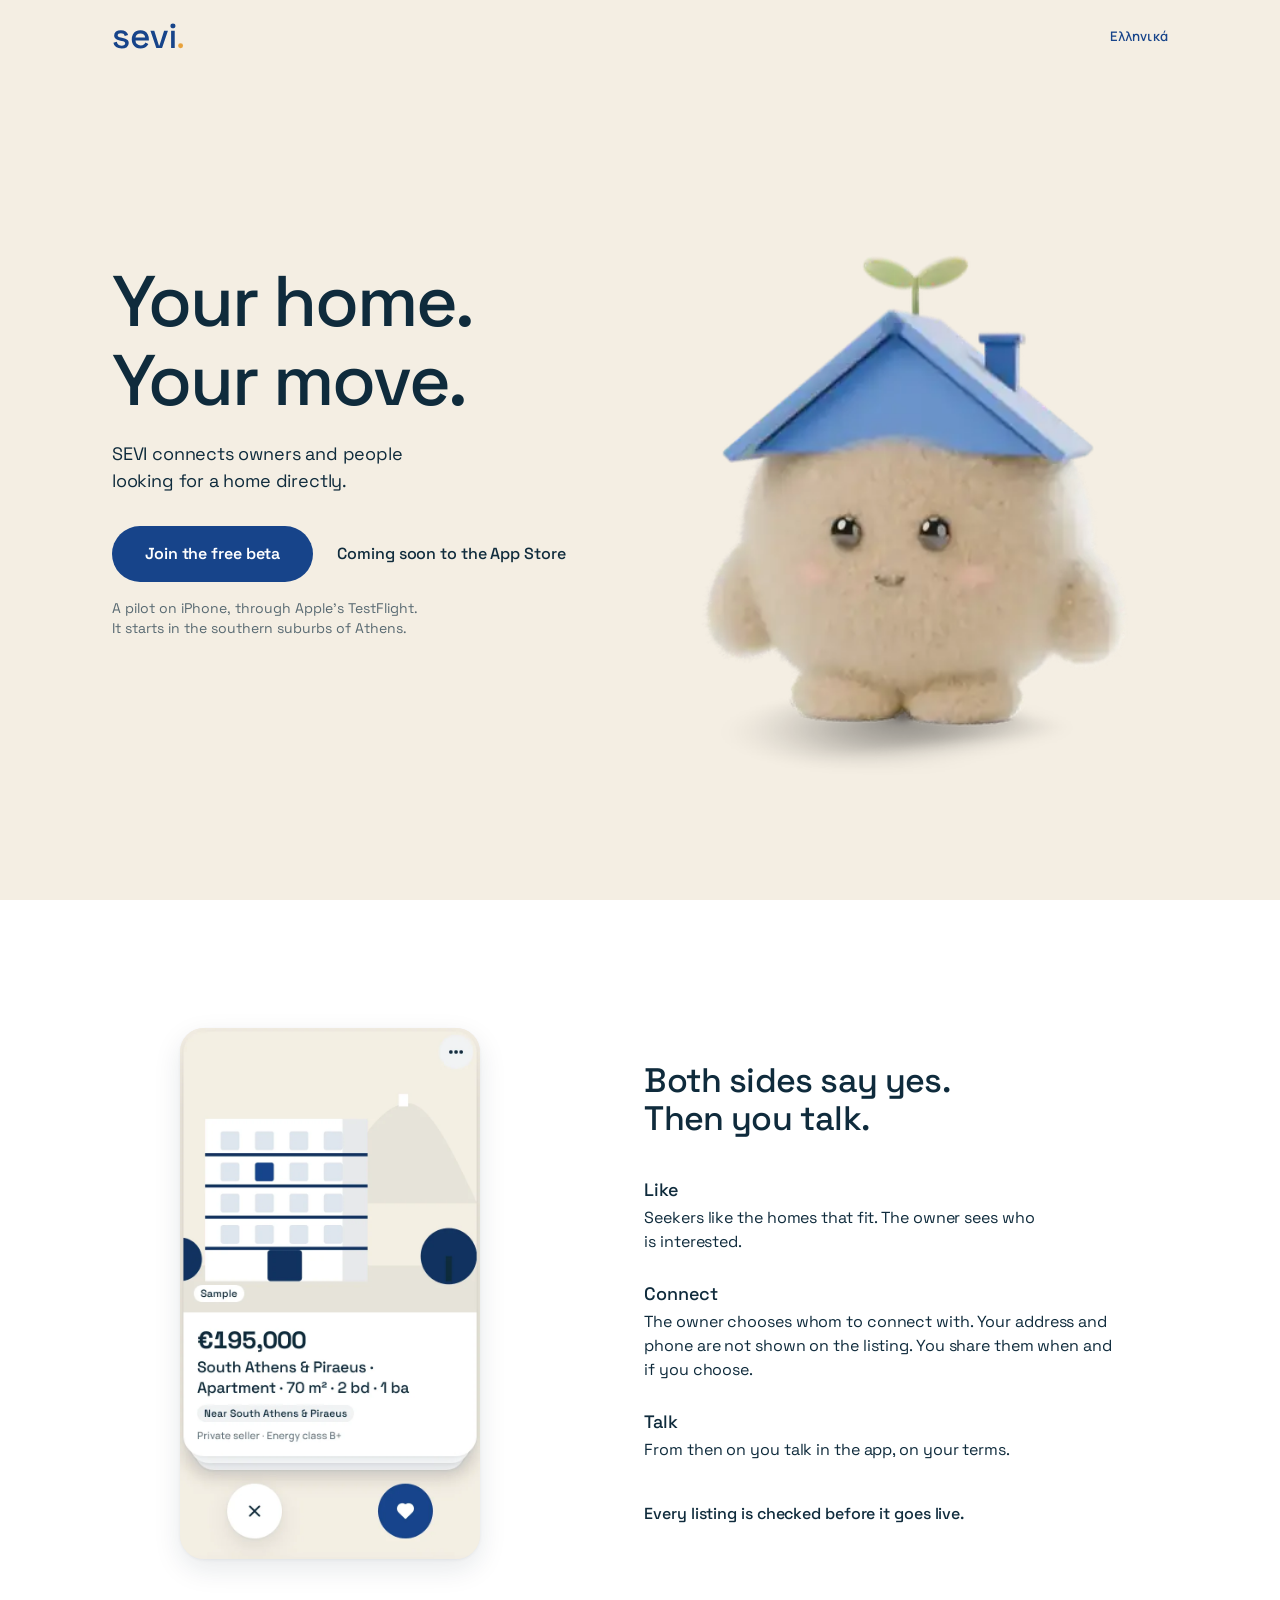
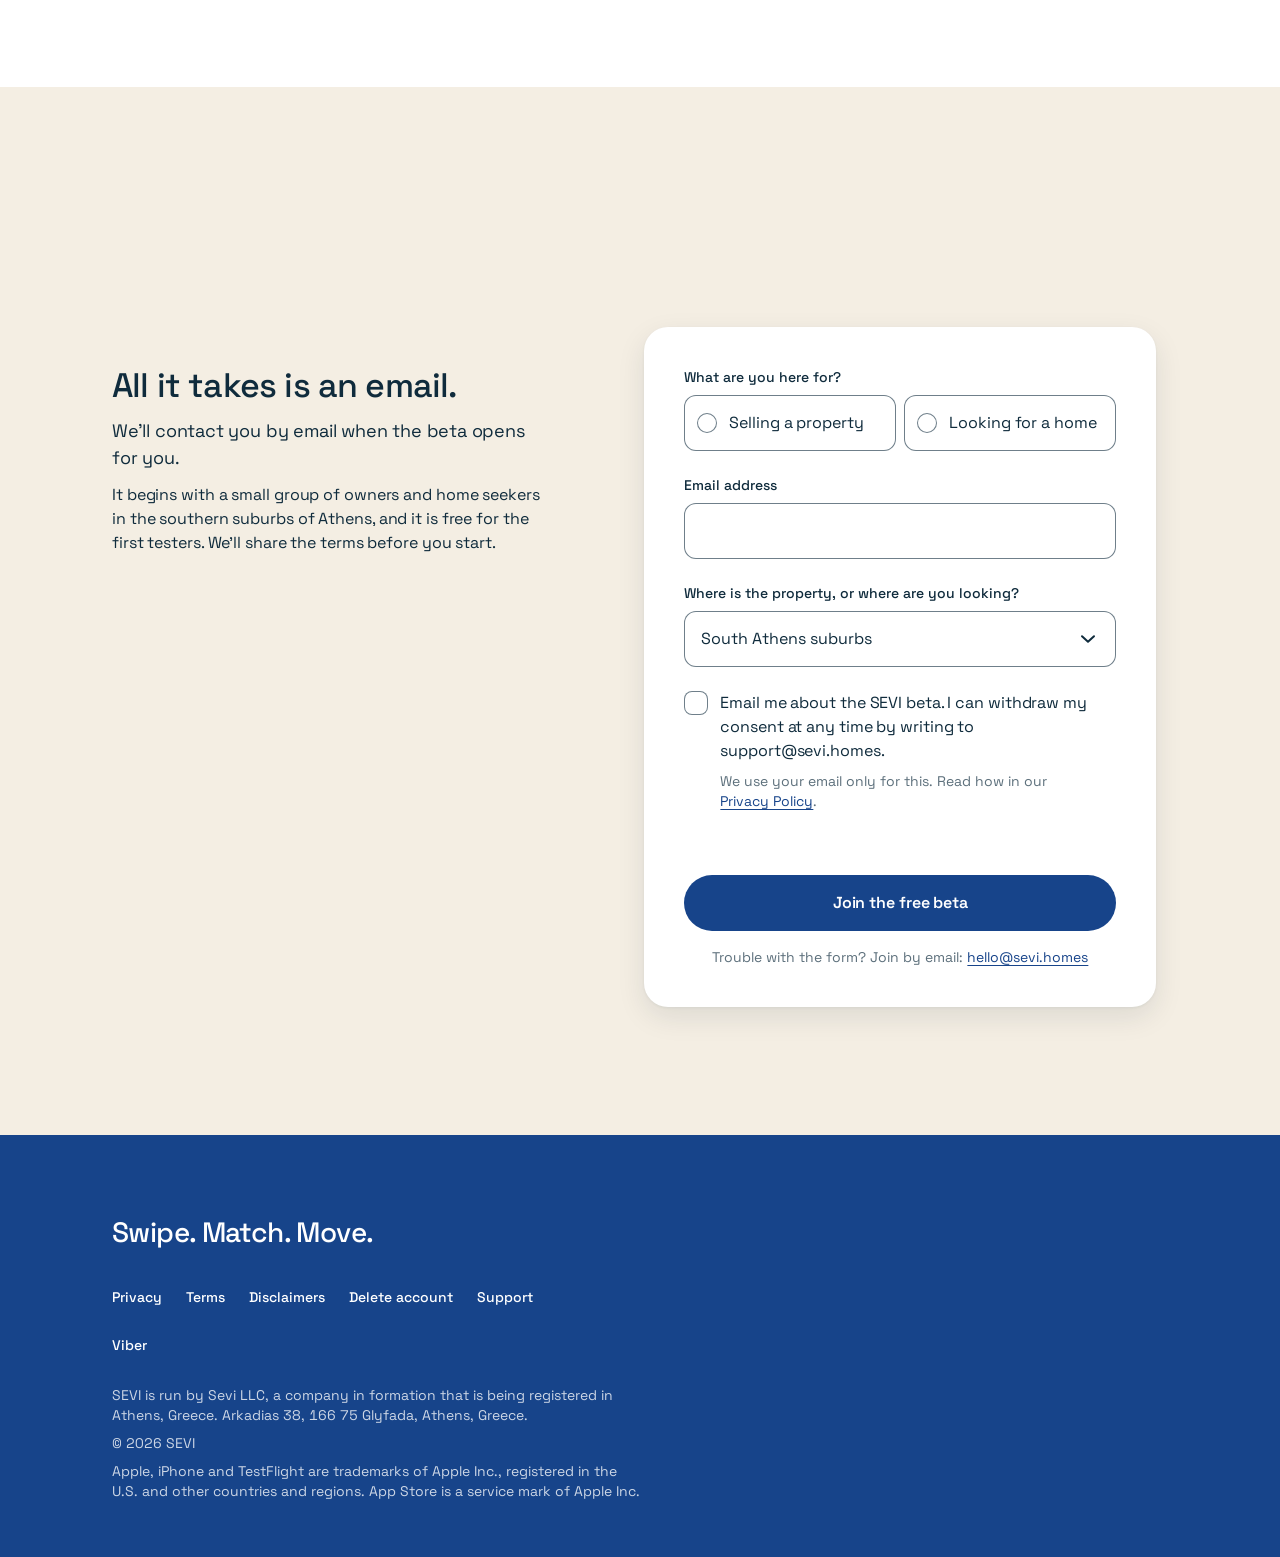
==== commit b7c98613: "Publish the SEVI pilot site (built from Kirillsamarits/sevi 87f968f, apps/web) The landing, revision" ====
--- a/index.html
+++ b/index.html
@@ -5,17 +5,17 @@
 <meta name="viewport" content="width=device-width, initial-scale=1">
 <meta http-equiv="Content-Security-Policy" content="default-src 'none'; script-src 'self'; style-src 'self'; font-src 'self'; img-src 'self'; connect-src https://badflqpjcyztbhwbhogb.supabase.co; base-uri 'none'; form-action 'none'">
 <meta name="referrer" content="no-referrer">
-<title>SEVI · Your property. Your terms.</title>
+<title>SEVI · Your home. Your move.</title>
 <meta name="description" content="SEVI connects owners and people looking for a home directly. A free beta is starting in the southern suburbs of Athens. Join the waitlist.">
 <meta name="color-scheme" content="light">
-<meta name="theme-color" content="#17448A">
+<meta name="theme-color" content="#F4EEE3">
 <link rel="canonical" href="https://sevi.homes/">
 <link rel="alternate" hreflang="en" href="https://sevi.homes/">
 <link rel="alternate" hreflang="el" href="https://sevi.homes/el/">
 <link rel="alternate" hreflang="x-default" href="https://sevi.homes/">
 <meta property="og:type" content="website">
 <meta property="og:site_name" content="SEVI">
-<meta property="og:title" content="SEVI · Your property. Your terms.">
+<meta property="og:title" content="SEVI · Your home. Your move.">
 <meta property="og:description" content="SEVI connects owners and people looking for a home directly. A free beta is starting in the southern suburbs of Athens. Join the waitlist.">
 <meta property="og:url" content="https://sevi.homes/">
 <meta property="og:locale" content="en_GB">
@@ -30,13 +30,14 @@
 <link rel="apple-touch-icon" href="/apple-touch-icon.png">
 <link rel="preload" href="/assets/fonts/SpaceGrotesk_400Regular.woff" as="font" type="font/woff" crossorigin>
 <link rel="preload" href="/assets/fonts/SpaceGrotesk_500Medium.woff" as="font" type="font/woff" crossorigin>
-<link rel="stylesheet" href="/assets/site.76f08d19bc.css">
+<link rel="stylesheet" href="/assets/site.f275b513b3.css">
+<script src="/assets/sevi.dcbe26286e.js" defer></script>
 <script src="/assets/waitlist.27911f6108.js" defer></script>
 </head>
 <body>
 <a class="skip" href="#main">Skip to content</a>
-<header class="site-header on-brand"><div class="wrap"><a class="brand" href="/" aria-label="SEVI, home page"><svg class="wordmark" viewBox="0 0 205.51 79.40" aria-hidden="true" focusable="false"><g transform="translate(-0.600 74.000)"><path fill="#FFFFFF" d="M27.8 1.4Q18.4 1.4 12.2 -2.8Q6 -7 4.6 -15.5L14.2 -17.8Q15 -13.7 16.9 -11.3Q18.8 -8.9 21.65 -7.9Q24.5 -6.9 27.8 -6.9Q32.7 -6.9 35.35 -8.8Q38 -10.7 38 -13.7Q38 -16.7 35.5 -18.1Q33 -19.5 28.1 -20.4L24.7 -21Q19.7 -21.9 15.6 -23.6Q11.5 -25.3 9.1 -28.3Q6.7 -31.3 6.7 -36Q6.7 -43 11.9 -46.85Q17.1 -50.7 25.7 -50.7Q34 -50.7 39.35 -46.95Q44.7 -43.2 46.3 -36.8L36.7 -34.1Q35.8 -38.6 32.9 -40.45Q30 -42.3 25.7 -42.3Q21.5 -42.3 19.1 -40.75Q16.7 -39.2 16.7 -36.4Q16.7 -33.4 19.05 -32Q21.4 -30.6 25.4 -29.9L28.9 -29.3Q34.2 -28.4 38.6 -26.8Q43 -25.2 45.55 -22.2Q48.1 -19.2 48.1 -14.2Q48.1 -6.8 42.6 -2.7Q37.1 1.4 27.8 1.4ZM81.7 1.4Q74.2 1.4 68.6 -1.75Q63 -4.9 59.85 -10.65Q56.7 -16.4 56.7 -24V-25.2Q56.7 -32.9 59.8 -38.65Q62.9 -44.4 68.45 -47.55Q74 -50.7 81.3 -50.7Q88.4 -50.7 93.75 -47.55Q99.1 -44.4 102.1 -38.8Q105.1 -33.2 105.1 -25.7V-21.8H67.2Q67.4 -15.3 71.55 -11.45Q75.7 -7.6 81.9 -7.6Q87.7 -7.6 90.65 -10.2Q93.6 -12.8 95.2 -16.2L103.7 -11.8Q102.3 -9 99.65 -5.9Q97 -2.8 92.7 -0.7Q88.4 1.4 81.7 1.4ZM67.3 -29.7H94.6Q94.2 -35.3 90.6 -38.45Q87 -41.6 81.2 -41.6Q75.4 -41.6 71.75 -38.45Q68.1 -35.3 67.3 -29.7ZM126.2 0 109.6 -49.3H120.5L133.6 -7.6H135.2L148.3 -49.3H159.2L142.6 0ZM168.2 0V-49.3H178.5V0ZM173.4 -56Q170.4 -56 168.35 -57.95Q166.3 -59.9 166.3 -63Q166.3 -66.1 168.35 -68.05Q170.4 -70 173.4 -70Q176.5 -70 178.5 -68.05Q180.5 -66.1 180.5 -63Q180.5 -59.9 178.5 -57.95Q176.5 -56 173.4 -56Z"/><circle fill="#E8A23C" cx="195.153" cy="-6.553" r="6.953"/></g></svg></a><a class="lang" href="/el/" hreflang="el" lang="el">Ελληνικά</a></div></header>
-<main id="main" tabindex="-1"><div class="landing"><section class="hero" id="top" aria-labelledby="top-title"><div class="wrap"><p class="overline">FREE BETA · SOUTHERN SUBURBS OF ATHENS</p><h1 id="top-title"><span class="line">Your property.</span> <span class="line">Your terms.</span></h1><p class="lead"><strong>Direct connection. Your process.</strong> SEVI connects owners and people looking for a home directly.</p><p class="hero-actions"><a class="button" href="#join">Join the free beta</a><a class="more" href="#how">See how it works</a></p><p class="note-line">A pilot on iPhone, through Apple’s TestFlight. Not in the App Store or Google Play yet.</p><div class="hero-stage"><div class="stage-inner"><img class="hero-sevi" src="/assets/sevi/hello-on-dark.webp" width="720" height="720" alt="Sevi waves hello" decoding="async" fetchpriority="high"><div class="deck" role="img" aria-label="The SEVI app: a sample home on a card"><div aria-hidden="true"><div class="deck-plate"></div><div class="deck-card deck-back"><div class="deck-photo"><svg class="art" viewBox="0 0 240 180" preserveAspectRatio="xMidYMid slice" aria-hidden="true" focusable="false"><rect class="art-sky" width="240" height="180"/><path class="art-land" d="M0 98 C50 86 90 92 130 84 C170 76 210 82 240 78 L240 128 L0 128 Z"/><path class="art-deep" d="M60 86 L112 62 L164 86 Z"/><rect class="art-wall" x="68" y="86" width="88" height="48"/><rect class="art-shade" x="138" y="86" width="18" height="48"/><rect class="art-sea" x="84" y="98" width="14" height="20" rx="7"/><rect class="art-deep" x="108" y="104" width="18" height="30" rx="2"/><rect class="art-shade" x="20" y="134" width="200" height="1.5"/><rect class="art-ink" x="34" y="104" width="4" height="34" rx="2"/><circle class="art-deep" cx="36" cy="98" r="16"/><circle class="art-deep" cx="24" cy="108" r="10"/><circle class="art-deep" cx="48" cy="106" r="11"/></svg><span class="deck-sample">Sample</span></div><div class="deck-info"><p class="deck-title">Voula · Maisonette · Garden</p><p class="deck-chips"><span>In your budget</span><span>New this week</span></p><p class="deck-meta">Private seller</p></div><span class="deck-veil"></span></div><div class="deck-card deck-top"><div class="deck-photo"><svg class="art" viewBox="0 0 240 180" preserveAspectRatio="xMidYMid slice" aria-hidden="true" focusable="false"><rect class="art-sky" width="240" height="180"/><path class="art-land" d="M120 110 C140 60 158 46 170 46 C182 46 196 70 214 110 Z"/><rect class="art-wall" x="164" y="40" width="6" height="8"/><rect class="art-land" y="150" width="240" height="30"/><rect class="art-wall" x="40" y="56" width="104" height="104"/><rect class="art-shade" x="128" y="56" width="16" height="104"/><rect class="art-deep" x="40" y="78" width="104" height="2"/><rect class="art-deep" x="40" y="98" width="104" height="2"/><rect class="art-deep" x="40" y="118" width="104" height="2"/><rect class="art-deep" x="40" y="138" width="104" height="2"/><rect class="art-window" x="50" y="64" width="12" height="12" rx="1.5"/><rect class="art-window" x="72" y="64" width="12" height="12" rx="1.5"/><rect class="art-window" x="94" y="64" width="12" height="12" rx="1.5"/><rect class="art-window" x="116" y="64" width="12" height="12" rx="1.5"/><rect class="art-window" x="50" y="84" width="12" height="12" rx="1.5"/><rect class="art-sea" x="72" y="84" width="12" height="12" rx="1.5"/><rect class="art-window" x="94" y="84" width="12" height="12" rx="1.5"/><rect class="art-window" x="116" y="84" width="12" height="12" rx="1.5"/><rect class="art-window" x="50" y="104" width="12" height="12" rx="1.5"/><rect class="art-window" x="72" y="104" width="12" height="12" rx="1.5"/><rect class="art-window" x="94" y="104" width="12" height="12" rx="1.5"/><rect class="art-window" x="116" y="104" width="12" height="12" rx="1.5"/><rect class="art-window" x="50" y="124" width="12" height="12" rx="1.5"/><rect class="art-window" x="72" y="124" width="12" height="12" rx="1.5"/><rect class="art-window" x="94" y="124" width="12" height="12" rx="1.5"/><rect class="art-window" x="116" y="124" width="12" height="12" rx="1.5"/><rect class="art-deep" x="80" y="140" width="22" height="20" rx="2"/><circle class="art-deep" cx="24" cy="146" r="14"/><rect class="art-ink" x="22" y="146" width="4" height="14"/><circle class="art-deep" cx="196" cy="144" r="18"/><rect class="art-ink" x="194" y="144" width="4" height="16"/></svg><span class="deck-sample">Sample</span></div><div class="deck-info"><p class="deck-title">Glyfada · Apartment · Sea view</p><p class="deck-chips"><span>New this week</span><span>In your budget</span></p><p class="deck-meta">Private seller</p></div><span class="deck-stamp"><svg class="icon" viewBox="0 0 24 24" stroke-width="1.974" aria-hidden="true" focusable="false"><path class="fills" d="M12 20.25 4.544 12.794A5.272 5.272 0 0 1 12 5.338a5.272 5.272 0 0 1 7.456 7.456z"/></svg><span>Like</span></span></div></div></div></div></div></div></section><section class="section how" id="how" aria-labelledby="how-title"><div class="wrap"><h2 id="how-title">How it works</h2><ol class="steps" role="list"><li><div class="scene scene-like" aria-hidden="true"><div class="mini-deck"><span class="mini-plate"><span class="deck-veil"></span></span><span class="mini-card"><svg class="art" viewBox="0 0 240 180" preserveAspectRatio="xMidYMid slice" aria-hidden="true" focusable="false"><rect class="art-sky" width="240" height="180"/><path class="art-land" d="M0 98 C50 86 90 92 130 84 C170 76 210 82 240 78 L240 128 L0 128 Z"/><path class="art-deep" d="M60 86 L112 62 L164 86 Z"/><rect class="art-wall" x="68" y="86" width="88" height="48"/><rect class="art-shade" x="138" y="86" width="18" height="48"/><rect class="art-sea" x="84" y="98" width="14" height="20" rx="7"/><rect class="art-deep" x="108" y="104" width="18" height="30" rx="2"/><rect class="art-shade" x="20" y="134" width="200" height="1.5"/><rect class="art-ink" x="34" y="104" width="4" height="34" rx="2"/><circle class="art-deep" cx="36" cy="98" r="16"/><circle class="art-deep" cx="24" cy="108" r="10"/><circle class="art-deep" cx="48" cy="106" r="11"/></svg><span class="mini-lines"><span></span><span></span></span><span class="deck-stamp"><svg class="icon" viewBox="0 0 24 24" stroke-width="1.974" aria-hidden="true" focusable="false"><path class="fills" d="M12 20.25 4.544 12.794A5.272 5.272 0 0 1 12 5.338a5.272 5.272 0 0 1 7.456 7.456z"/></svg><span>Like</span></span></span></div></div><h3>Like</h3><p>Seekers like the homes that fit. The owner sees who is interested.</p></li><li><div class="scene scene-yes" aria-hidden="true"><div class="pair"><span class="disc"><svg class="icon" viewBox="0 0 24 24" stroke-width="1.736" aria-hidden="true" focusable="false"><circle cx="12" cy="7.25" r="3.75"/><path d="M4.5 20.5c0-3.3 3.36-5.5 7.5-5.5s7.5 2.2 7.5 5.5"/></svg></span><span class="disc"><svg class="icon" viewBox="0 0 24 24" stroke-width="1.736" aria-hidden="true" focusable="false"><path d="M2.5 10.4 8 5.3l5.5 5.1"/><path d="M4 9.2V16a2 2 0 0 0 2 2h4a2 2 0 0 0 2-2V9.2"/><path d="M12 14h9.5M18.5 14v3.5M21.5 14v2.5"/></svg></span><span class="yes"><svg class="icon" viewBox="0 0 24 24" stroke-width="2.625" aria-hidden="true" focusable="false"><path d="m5 12.5 4.5 4.5L19 7.5"/></svg></span></div><span class="scene-caption">Connected</span></div><h3>You both say yes</h3><p>The owner chooses whom to connect with. Addresses and contact details stay private until then.</p></li><li><div class="scene scene-talk" aria-hidden="true"><div class="thread"><span class="bubble bubble-in">Is Saturday good for a viewing?</span><span class="bubble bubble-out">Yes, Saturday morning works.</span></div></div><h3>Talk directly</h3><p>From then on you talk in the app, on your terms.</p></li></ol></div></section><section class="section paths" id="paths" aria-labelledby="paths-title"><div class="wrap"><h2 id="paths-title">Two ways in</h2><div class="cards"><article class="card"><span class="tile" aria-hidden="true"><svg class="icon" viewBox="0 0 24 24" stroke-width="1.773" aria-hidden="true" focusable="false"><path d="M2.5 10.4 8 5.3l5.5 5.1"/><path d="M4 9.2V16a2 2 0 0 0 2 2h4a2 2 0 0 0 2-2V9.2"/><path d="M12 14h9.5M18.5 14v3.5M21.5 14v2.5"/></svg></span><h3>I’m selling</h3><p class="tagline">You hold the keys.</p><ul role="list"><li>List your property yourself, with photos and the facts buyers ask for.</li><li>See who is interested, and choose whom to connect with.</li><li>Your address and contact details stay private until you connect.</li></ul><p class="card-action"><a class="button button-soft" href="#join" data-role="owner">Join as an owner</a></p></article><article class="card"><span class="tile" aria-hidden="true"><svg class="icon" viewBox="0 0 24 24" stroke-width="1.773" aria-hidden="true" focusable="false"><path d="M3 11.9 12 3.5l9 8.4"/><path d="M5 10.5V18a2 2 0 0 0 2 2h10a2 2 0 0 0 2-2v-7.5"/><path d="M10 20v-3.5a2 2 0 0 1 4 0V20"/></svg></span><h3>I’m looking</h3><p class="tagline">Your home is a match away.</p><ul role="list"><li>Tell us where, your budget and what matters to you.</li><li>Like the homes that fit. Pass on the rest.</li><li>When an owner says yes too, you connect directly.</li></ul><p class="card-action"><a class="button button-soft" href="#join" data-role="seeker">Join as a home seeker</a></p></article></div><p class="paths-note">Every listing is checked before it goes live.</p></div></section><section class="section join" id="join" aria-labelledby="join-title"><div class="wrap"><div class="join-text"><h2 id="join-title">Join the free beta.</h2><p class="lead">Leave your email. We’ll contact you by email when the beta opens for you.</p><div class="join-notes"><p>The beta begins with a small group of owners and home seekers in the southern suburbs of Athens. It is free for the first beta testers. We’ll share the terms before you start.</p><p>Elsewhere in Greece, the list is open too. The area chosen on the form helps us decide where to go next.</p></div></div><div class="join-card"><form id="waitlist" class="form" novalidate data-msg-role="Choose one: selling or looking." data-msg-email="Check the email address and try again." data-msg-consent="Tick the box so we may email you." data-msg-busy="We couldn’t add you just now. Try again in a few minutes, or write to hello@sevi.homes." data-msg-outdated="This page is out of date. Reload it and try again." data-msg-closed="The list is closed for now. Write to hello@sevi.homes." data-msg-network="We couldn’t reach SEVI. Check your connection and try again." data-msg-sending="Adding you…"><fieldset class="field"><legend>What are you here for?</legend><div class="choices"><label class="choice" for="wl-role-owner"><input type="radio" id="wl-role-owner" name="role" value="owner" required><span>Selling a property</span></label><label class="choice" for="wl-role-seeker"><input type="radio" id="wl-role-seeker" name="role" value="seeker" required><span>Looking for a home</span></label></div></fieldset><div class="field"><label for="wl-email">Email address</label><input type="email" id="wl-email" name="email" required maxlength="254" autocomplete="email" inputmode="email" autocapitalize="off" spellcheck="false"></div><div class="field"><label for="wl-area">Where is the property, or where are you looking?</label><div class="select"><select id="wl-area" name="area" required><option value="athens_south" selected>South Athens suburbs</option><option value="athens_other">Elsewhere in Attica</option><option value="greece_other">Elsewhere in Greece</option></select><svg class="icon" viewBox="0 0 24 24" stroke-width="2.1" aria-hidden="true" focusable="false"><path d="M6 9.2 12 14.8l6-5.6"/></svg></div></div><div class="field"><label class="check" for="wl-consent"><input type="checkbox" id="wl-consent" name="consent" required><span>Email me about the SEVI beta. I can withdraw my consent at any time by writing to support@sevi.homes.</span></label><p class="hint">We use your email only for this. Read how in our <a href="/privacy/">Privacy Policy</a>.</p></div><div class="hp" aria-hidden="true"><label for="wl-hp-7q">Leave this field empty</label><input type="text" id="wl-hp-7q" name="wl-hp-7q" tabindex="-1" autocomplete="off" data-1p-ignore data-lpignore="true" data-bwignore data-form-type="other"></div><p class="form-status" id="waitlist-status" role="status" aria-live="polite"></p><button class="button" type="submit" id="waitlist-submit">Join the free beta</button></form><div class="done" id="waitlist-done" hidden><img src="/assets/sevi/success.webp" width="720" height="720" alt="Sevi beams, arms open" loading="lazy" decoding="async"><div><h3 id="waitlist-done-title" tabindex="-1">You’re on the list.</h3><p>We’ll contact you by email when the beta opens for you. To leave the list, write to <a href="mailto:support@sevi.homes">support@sevi.homes</a>.</p></div></div><p class="by-email trouble" id="waitlist-trouble">Trouble with the form? Join by email: <a href="mailto:hello@sevi.homes?subject=Join%20the%20free%20beta">hello@sevi.homes</a></p></div></div></section><section class="signoff" aria-label="SEVI"><div class="wrap"><p class="signoff-line"><span class="line">Your home.</span> <span class="line">Your move.</span></p><p class="signoff-tag">Swipe. Match. Move.</p></div></section></div></main>
-<footer class="site-footer"><div class="wrap"><nav aria-label="Legal and help"><ul class="footer-links"><li><a href="/privacy/">Privacy</a></li><li><a href="/terms/">Terms</a></li><li><a href="/disclaimers/">Disclaimers</a></li><li><a href="/delete-account/">Delete account</a></li><li><a href="/support/">Support</a></li></ul></nav><p class="operator">SEVI is run by Sevi LLC, a company in formation that is being registered in Athens, Greece. Arkadias 38, 166 75 Glyfada, Athens, Greece.</p><p class="copyright">© 2026 SEVI</p></div></footer>
+<header class="site-header home"><div class="wrap"><a class="brand" href="/" aria-label="SEVI, home page"><svg class="wordmark" viewBox="0 0 205.51 79.40" aria-hidden="true" focusable="false"><g transform="translate(-0.600 74.000)"><path fill="#17448A" d="M27.8 1.4Q18.4 1.4 12.2 -2.8Q6 -7 4.6 -15.5L14.2 -17.8Q15 -13.7 16.9 -11.3Q18.8 -8.9 21.65 -7.9Q24.5 -6.9 27.8 -6.9Q32.7 -6.9 35.35 -8.8Q38 -10.7 38 -13.7Q38 -16.7 35.5 -18.1Q33 -19.5 28.1 -20.4L24.7 -21Q19.7 -21.9 15.6 -23.6Q11.5 -25.3 9.1 -28.3Q6.7 -31.3 6.7 -36Q6.7 -43 11.9 -46.85Q17.1 -50.7 25.7 -50.7Q34 -50.7 39.35 -46.95Q44.7 -43.2 46.3 -36.8L36.7 -34.1Q35.8 -38.6 32.9 -40.45Q30 -42.3 25.7 -42.3Q21.5 -42.3 19.1 -40.75Q16.7 -39.2 16.7 -36.4Q16.7 -33.4 19.05 -32Q21.4 -30.6 25.4 -29.9L28.9 -29.3Q34.2 -28.4 38.6 -26.8Q43 -25.2 45.55 -22.2Q48.1 -19.2 48.1 -14.2Q48.1 -6.8 42.6 -2.7Q37.1 1.4 27.8 1.4ZM81.7 1.4Q74.2 1.4 68.6 -1.75Q63 -4.9 59.85 -10.65Q56.7 -16.4 56.7 -24V-25.2Q56.7 -32.9 59.8 -38.65Q62.9 -44.4 68.45 -47.55Q74 -50.7 81.3 -50.7Q88.4 -50.7 93.75 -47.55Q99.1 -44.4 102.1 -38.8Q105.1 -33.2 105.1 -25.7V-21.8H67.2Q67.4 -15.3 71.55 -11.45Q75.7 -7.6 81.9 -7.6Q87.7 -7.6 90.65 -10.2Q93.6 -12.8 95.2 -16.2L103.7 -11.8Q102.3 -9 99.65 -5.9Q97 -2.8 92.7 -0.7Q88.4 1.4 81.7 1.4ZM67.3 -29.7H94.6Q94.2 -35.3 90.6 -38.45Q87 -41.6 81.2 -41.6Q75.4 -41.6 71.75 -38.45Q68.1 -35.3 67.3 -29.7ZM126.2 0 109.6 -49.3H120.5L133.6 -7.6H135.2L148.3 -49.3H159.2L142.6 0ZM168.2 0V-49.3H178.5V0ZM173.4 -56Q170.4 -56 168.35 -57.95Q166.3 -59.9 166.3 -63Q166.3 -66.1 168.35 -68.05Q170.4 -70 173.4 -70Q176.5 -70 178.5 -68.05Q180.5 -66.1 180.5 -63Q180.5 -59.9 178.5 -57.95Q176.5 -56 173.4 -56Z"/><circle fill="#E8A23C" cx="195.153" cy="-6.553" r="6.953"/></g></svg></a><a class="lang" href="/el/" hreflang="el" lang="el">Ελληνικά</a></div></header>
+<main id="main" tabindex="-1"><div class="landing"><section class="hero" id="top" aria-labelledby="top-title"><div class="wrap"><div class="hero-words"><h1 id="top-title"><span class="line">Your home.</span> <span class="line">Your move.</span></h1><p class="lead">SEVI connects owners and people looking for a home directly.</p><p class="hero-actions"><a class="button" href="#join">Join the free beta</a><span class="store store-soon">Coming soon to the App Store</span></p><p class="hero-note"><span class="line">A pilot on iPhone, through Apple’s TestFlight.</span> <span class="line">It starts in the southern suburbs of Athens.</span></p></div><div class="hero-sevi"><img class="sevi" src="/assets/sevi/poster-greeting.webp" width="720" height="990" alt="Sevi, standing by" data-alt-moment="Sevi waves hello" decoding="async" fetchpriority="high" data-moment="/assets/sevi/greeting-400.webp" data-moment-small="/assets/sevi/greeting-320.webp" data-ms="2016" data-play="view"></div></div></section><section class="section how" id="how" aria-labelledby="how-title"><div class="wrap"><div class="how-text"><h2 id="how-title"><span class="line">Both sides say yes.</span> <span class="line">Then you talk.</span></h2><ol class="steps" role="list"><li><h3>Like</h3><p>Seekers like the homes that fit. The owner sees who is interested.</p></li><li><h3>Connect</h3><p>The owner chooses whom to connect with. Your address and phone are not shown on the listing. You share them when and if you choose.</p></li><li><h3>Talk</h3><p>From then on you talk in the app, on your terms.</p></li></ol><p class="trust">Every listing is checked before it goes live.</p></div><div class="how-shot"><img src="/assets/app/deck-en.webp" width="700" height="1240" alt="The SEVI app: a sample home on a card" loading="lazy" decoding="async"></div></div></section><section class="section join" id="join" aria-labelledby="join-title"><div class="wrap"><div class="join-text"><h2 id="join-title">All it takes is an email.</h2><p class="lead">We’ll contact you by email when the beta opens for you.</p><p class="join-note">It begins with a small group of owners and home seekers in the southern suburbs of Athens, and it is free for the first testers. We’ll share the terms before you start.</p></div><div class="join-card"><form id="waitlist" class="form" novalidate data-msg-role="Choose one: selling or looking." data-msg-email="Check the email address and try again." data-msg-consent="Tick the box so we may email you." data-msg-busy="We couldn’t add you just now. Try again in a few minutes, or write to hello@sevi.homes." data-msg-outdated="This page is out of date. Reload it and try again." data-msg-closed="The list is closed for now. Write to hello@sevi.homes." data-msg-network="We couldn’t reach SEVI. Check your connection and try again." data-msg-sending="Adding you…"><div class="persona" aria-hidden="true"><img class="persona-connector" src="/assets/sevi/persona-connector.webp" width="720" height="990" alt="" loading="lazy" decoding="async"><img class="persona-host" src="/assets/sevi/persona-host.webp" width="720" height="990" alt="" loading="lazy" decoding="async"><img class="persona-scout" src="/assets/sevi/persona-scout.webp" width="720" height="990" alt="" loading="lazy" decoding="async"></div><fieldset class="field"><legend>What are you here for?</legend><div class="choices"><label class="choice" for="wl-role-owner"><input type="radio" id="wl-role-owner" name="role" value="owner" required><span>Selling a property</span></label><label class="choice" for="wl-role-seeker"><input type="radio" id="wl-role-seeker" name="role" value="seeker" required><span>Looking for a home</span></label></div></fieldset><div class="field"><label for="wl-email">Email address</label><input type="email" id="wl-email" name="email" required maxlength="254" autocomplete="email" inputmode="email" autocapitalize="off" spellcheck="false"></div><div class="field"><label for="wl-area">Where is the property, or where are you looking?</label><div class="select"><select id="wl-area" name="area" required><option value="athens_south" selected>South Athens suburbs</option><option value="athens_other">Elsewhere in Attica</option><option value="greece_other">Elsewhere in Greece</option></select><svg class="icon" viewBox="0 0 24 24" stroke-width="2" aria-hidden="true" focusable="false"><path d="M6 9.2 12 14.8l6-5.6"/></svg></div></div><div class="field"><label class="check" for="wl-consent"><input type="checkbox" id="wl-consent" name="consent" required><span>Email me about the SEVI beta. I can withdraw my consent at any time by writing to support@sevi.homes.</span></label><p class="hint">We use your email only for this. Read how in our <a href="/privacy/">Privacy Policy</a>.</p></div><div class="hp" aria-hidden="true"><label for="wl-hp-7q">Leave this field empty</label><input type="text" id="wl-hp-7q" name="wl-hp-7q" tabindex="-1" autocomplete="off" data-1p-ignore data-lpignore="true" data-bwignore data-form-type="other"></div><p class="form-status" id="waitlist-status" role="status" aria-live="polite"></p><button class="button" type="submit" id="waitlist-submit">Join the free beta</button></form><div class="done" id="waitlist-done" hidden><div class="done-sevi"><img class="sevi" src="/assets/sevi/poster-success.webp" width="720" height="990" alt="Sevi jumps for joy" loading="lazy" decoding="async" data-moment="/assets/sevi/success-320.webp" data-ms="2016" data-play="shown"></div><h3 id="waitlist-done-title" tabindex="-1">You’re on the list.</h3><p>We’ll contact you by email when the beta opens for you. To leave the list, write to <a href="mailto:support@sevi.homes">support@sevi.homes</a>.</p><p class="share">Know an owner nearby? Send them this page. <span class="share-links"><a href="https://wa.me/?text=SEVI%20connects%20owners%20and%20people%20looking%20for%20a%20home%20directly.%20https%3A%2F%2Fsevi.homes%2F" target="_blank" rel="noopener noreferrer">Send on WhatsApp</a><a class="share-touch" href="viber://forward?text=SEVI%20connects%20owners%20and%20people%20looking%20for%20a%20home%20directly.%20https%3A%2F%2Fsevi.homes%2F">Send on Viber</a></span></p><p class="channels">Get the news on <a class="channel" href="https://invite.viber.com/?g2=AQAEYZwkRhDFHFdy8GDGeDsnIUlD4fXub0GLomYBRvyUVKKcGVP7AdFCOqjamsou" rel="noopener noreferrer">Viber</a> too.</p></div><p class="by-email trouble" id="waitlist-trouble">Trouble with the form? Join by email: <a href="mailto:hello@sevi.homes?subject=Join%20the%20free%20beta">hello@sevi.homes</a></p></div></div></section></div></main>
+<footer class="site-footer on-brand"><div class="wrap"><p class="signoff">Swipe. Match. Move.</p><nav aria-label="Legal and help"><ul class="footer-links" role="list"><li><a href="/privacy/">Privacy</a></li><li><a href="/terms/">Terms</a></li><li><a href="/disclaimers/">Disclaimers</a></li><li><a href="/delete-account/">Delete account</a></li><li><a href="/support/">Support</a></li></ul></nav><nav aria-label="News from SEVI"><ul class="footer-links footer-channels" role="list"><li><a class="channel" href="https://invite.viber.com/?g2=AQAEYZwkRhDFHFdy8GDGeDsnIUlD4fXub0GLomYBRvyUVKKcGVP7AdFCOqjamsou" rel="noopener noreferrer">Viber</a></li></ul></nav><p class="operator">SEVI is run by Sevi LLC, a company in formation that is being registered in Athens, Greece. Arkadias 38, 166 75 Glyfada, Athens, Greece.</p><p class="copyright">© 2026 SEVI</p><p class="credit">Apple, iPhone and TestFlight are trademarks of Apple Inc., registered in the U.S. and other countries and regions. App Store is a service mark of Apple Inc.</p></div></footer>
 </body>
 </html>
--- a/assets/site.f275b513b3.css
+++ b/assets/site.f275b513b3.css
@@ -0,0 +1,571 @@
+/* GENERATED by apps/web (src/css.ts) from packages/ui/src/tokens.ts. Do not edit. */
+@font-face { font-family: "Space Grotesk"; font-style: normal; font-weight: 400; font-display: swap; src: url("/assets/fonts/SpaceGrotesk_400Regular.woff") format("woff"); }
+@font-face { font-family: "Sevi Greek"; font-style: normal; font-weight: 400; font-display: swap; src: url("/assets/fonts/Manrope_500Medium.woff") format("woff"); size-adjust: 94%; }
+@font-face { font-family: "Space Grotesk"; font-style: normal; font-weight: 500; font-display: swap; src: url("/assets/fonts/SpaceGrotesk_500Medium.woff") format("woff"); }
+@font-face { font-family: "Sevi Greek"; font-style: normal; font-weight: 500; font-display: swap; src: url("/assets/fonts/Manrope_600SemiBold.woff") format("woff"); size-adjust: 94%; }
+@font-face { font-family: "Space Grotesk"; font-style: normal; font-weight: 600; font-display: swap; src: url("/assets/fonts/SpaceGrotesk_600SemiBold.woff") format("woff"); }
+@font-face { font-family: "Sevi Greek"; font-style: normal; font-weight: 600; font-display: swap; src: url("/assets/fonts/Manrope_700Bold.woff") format("woff"); size-adjust: 94%; }
+:root {
+  --color-bg: #F4EEE3;
+  --color-surface: #FFFFFF;
+  --color-brand: #17448A;
+  --color-surface-dark: #11325F;
+  --color-text: #0F2B3C;
+  --color-text-muted: rgba(15, 43, 60, 0.68);
+  --color-text-subtle: rgba(15, 43, 60, 0.46);
+  --color-text-on-dark: #FFFFFF;
+  --color-text-on-dark-muted: rgba(255, 255, 255, 0.78);
+  --color-primary: #17448A;
+  --color-on-primary: #FFFFFF;
+  --color-link: #17448A;
+  --color-tint: rgba(23, 68, 138, 0.10);
+  --color-tint-on-surface: #E8ECF3;
+  --color-icon-tile: #11325F;
+  --color-find-dot: #E8A23C;
+  --color-logo-mono: #000000;
+  --color-fill: rgba(15, 43, 60, 0.06);
+  --color-fill-on-dark: rgba(255, 255, 255, 0.14);
+  --color-line-on-dark: rgba(255, 255, 255, 0.42);
+  --color-land-on-brand: #11325F;
+  --color-story-track: rgba(255, 255, 255, 0.45);
+  --color-plan-furniture: rgba(15, 43, 60, 0.30);
+  --color-plan-selected: rgba(23, 68, 138, 0.20);
+  --color-plan-cone: rgba(23, 68, 138, 0.24);
+  --color-plan-here: rgba(23, 68, 138, 0.32);
+  --color-plan-wall-top: #0F2B3C;
+  --color-plan-wall-side-a: #5878AB;
+  --color-plan-wall-side-b: #2E5795;
+  --color-plan-glass: #17448A;
+  --color-plan-furniture-side: #8B9AB4;
+  --color-plan-furniture-top: #B4BFD0;
+  --color-art-sky: #F4EEE3;
+  --color-art-sea: #17448A;
+  --color-art-sea-on-brand: #11325F;
+  --color-art-deep: #11325F;
+  --color-art-wall: #FFFFFF;
+  --color-art-ink: #0F2B3C;
+  --color-art-shade: rgba(15, 43, 60, 0.10);
+  --color-art-land: rgba(15, 43, 60, 0.06);
+  --color-art-window: rgba(23, 68, 138, 0.14);
+  --color-line-on-light: rgba(23, 68, 138, 0.38);
+  --color-land-on-light: rgba(23, 68, 138, 0.07);
+  --color-scrim: rgba(15, 43, 60, 0.55);
+  --color-dot-on-dark: rgba(255, 255, 255, 0.5);
+  --color-brush-mask: rgba(23, 68, 138, 0.6);
+  --color-tab-bar-tint: rgba(244, 238, 227, 0.92);
+  --color-glass-wash: rgba(244, 238, 227, 0.72);
+  --color-glass-wash-on-brand: rgba(255, 255, 255, 0.78);
+  --color-danger: #A8432F;
+  --color-danger-soft: rgba(168, 67, 47, 0.10);
+  --color-success: #255A3B;
+  --color-success-soft: rgba(37, 90, 59, 0.14);
+  --color-warning: #7A470C;
+  --color-warning-soft: rgba(122, 71, 12, 0.14);
+  --color-meter-green: rgba(37, 90, 59, 0.55);
+  --color-meter-orange: rgba(196, 122, 30, 0.60);
+  --color-meter-red: rgba(168, 67, 47, 0.60);
+  --color-divider: rgba(15, 43, 60, 0.16);
+  --color-control-track: rgba(15, 43, 60, 0.10);
+  --color-control-off: rgba(15, 43, 60, 0.60);
+  --color-histogram: rgba(23, 68, 138, 0.32);
+  --space-xxs: 0.125rem;
+  --space-xs: 0.25rem;
+  --space-sm: 0.5rem;
+  --space-md: 0.75rem;
+  --space-lg: 1rem;
+  --space-xl: 1.5rem;
+  --space-xxl: 2rem;
+  --space-xxxl: 3rem;
+  --space-gutter: 1.5rem;
+  --radius-sm: 12px;
+  --radius-tile: 12px;
+  --radius-input: 16px;
+  --radius-card: 24px;
+  --radius-sheet: 28px;
+  --radius-block: 8px;
+  --radius-pill: 999px;
+  --shadow-resting: 0px 1px 2px rgba(15, 43, 60, 0.06), 0px 2px 8px rgba(15, 43, 60, 0.06);
+  --shadow-card: 0px 1px 3px rgba(15, 43, 60, 0.06), 0px 10px 28px rgba(15, 43, 60, 0.10);
+  --shadow-raised: 0px 2px 6px rgba(15, 43, 60, 0.08), 0px 18px 44px rgba(15, 43, 60, 0.14);
+  --shadow-tab-bar: 0px 2px 6px rgba(15, 43, 60, 0.06), 0px 8px 28px rgba(15, 43, 60, 0.12);
+  --shadow-pinned-footer: 0px -1px 2px rgba(15, 43, 60, 0.05), 0px -6px 16px rgba(15, 43, 60, 0.08);
+  --shadow-pinned-header: 0px 1px 2px rgba(15, 43, 60, 0.05), 0px 6px 16px rgba(15, 43, 60, 0.08);
+  --shadow-focus: inset 0px 0px 0px 1.5px rgba(23, 68, 138, 1);
+  --shadow-focus-danger: inset 0px 0px 0px 1.5px rgba(168, 67, 47, 1);
+  --shadow-focus-on-dark: inset 0px 0px 0px 2px rgba(255,255,255,1);
+  --shadow-picked-ring: inset 0px 0px 0px 3px rgba(23, 68, 138, 1);
+  --shadow-thumb: 0px 1px 2px rgba(15, 43, 60, 0.10), 0px 3px 8px rgba(15, 43, 60, 0.14), inset 0px 0px 0px 2px rgba(23, 68, 138, 1);
+  --type-hero-size: 2.125rem;
+  --type-hero-line: 1.1176;
+  --type-hero-tracking: -0.024em;
+  --type-hero-weight: 500;
+  --type-display-size: 4.5rem;
+  --type-display-line: 1.1111;
+  --type-display-tracking: -0.03em;
+  --type-display-weight: 500;
+  --type-hero-compact-size: 1.75rem;
+  --type-hero-compact-line: 1.1429;
+  --type-hero-compact-tracking: -0.022em;
+  --type-hero-compact-weight: 500;
+  --type-title-size: 1.75rem;
+  --type-title-line: 1.2143;
+  --type-title-tracking: -0.022em;
+  --type-title-weight: 500;
+  --type-story-title-size: 1.75rem;
+  --type-story-title-line: 1.2143;
+  --type-story-title-tracking: -0.022em;
+  --type-story-title-weight: 500;
+  --type-price-size: 1.75rem;
+  --type-price-line: 1.1429;
+  --type-price-tracking: -0.02em;
+  --type-price-weight: 700;
+  --type-title2-size: 1.375rem;
+  --type-title2-line: 1.2727;
+  --type-title2-tracking: -0.016em;
+  --type-title2-weight: 500;
+  --type-headline-size: 1.125rem;
+  --type-headline-line: 1.3333;
+  --type-headline-tracking: -0.01em;
+  --type-headline-weight: 500;
+  --type-body-size: 1rem;
+  --type-body-line: 1.5;
+  --type-body-tracking: -0.006em;
+  --type-body-weight: 400;
+  --type-body-strong-size: 1rem;
+  --type-body-strong-line: 1.5;
+  --type-body-strong-tracking: -0.006em;
+  --type-body-strong-weight: 600;
+  --type-callout-size: 0.875rem;
+  --type-callout-line: 1.4286;
+  --type-callout-tracking: 0em;
+  --type-callout-weight: 500;
+  --type-subhead-size: 0.875rem;
+  --type-subhead-line: 1.4286;
+  --type-subhead-tracking: 0em;
+  --type-subhead-weight: 400;
+  --type-caption-size: 0.75rem;
+  --type-caption-line: 1.3333;
+  --type-caption-tracking: 0.01em;
+  --type-caption-weight: 400;
+  --type-provider-label-size: 1.1875rem;
+  --type-provider-label-line: 1.2632;
+  --type-provider-label-tracking: -0.008em;
+  --type-provider-label-weight: 600;
+  --type-header-action-size: 0.875rem;
+  --type-header-action-line: 1.4286;
+  --type-header-action-tracking: 0em;
+  --type-header-action-weight: 600;
+  --type-tab-label-size: 0.6875rem;
+  --type-tab-label-line: 1.2727;
+  --type-tab-label-tracking: 0.01em;
+  --type-tab-label-weight: 500;
+  --type-overline-size: 0.75rem;
+  --type-overline-line: 1.3333;
+  --type-overline-tracking: 0.08em;
+  --type-overline-weight: 500;
+  --type-street-label-size: 0.875rem;
+  --type-street-label-line: 1.4286;
+  --type-street-label-tracking: 0em;
+  --type-street-label-weight: 500;
+  --type-plan-dimension-size: 0.625rem;
+  --type-plan-dimension-line: 1.2;
+  --type-plan-dimension-tracking: 0.01em;
+  --type-plan-dimension-weight: 500;
+  --weight-regular: 400;
+  --weight-medium: 500;
+  --weight-semibold: 600;
+  --weight-bold: 700;
+  --size-hit: 48px;
+  --size-button: 56px;
+  --size-header: 44px;
+  --size-logo-min: 24px;
+  --size-logo-header: 28px;
+  --size-content-max: 560px;
+  --size-icon: 24px;
+  --size-icon-small: 20px;
+  --motion-press: 100ms;
+  --motion-fast: 150ms;
+  --motion-base: 220ms;
+  --motion-slow: 300ms;
+  --motion-enter-rise: 1rem;
+  --landing-enter: 440ms;
+  --ease-out: cubic-bezier(0.23, 1, 0.32, 1);
+  --font-latin: "Space Grotesk", "Sevi Greek", system-ui, -apple-system, "Segoe UI", sans-serif;
+  --font-greek: "Sevi Greek", "Space Grotesk", system-ui, -apple-system, "Segoe UI", sans-serif;
+  --greek-tracking-el: 0.012em;
+  --greek-tracking: 0em;
+  --logo-ratio: 2.5883;
+  --logo-clear: 0.6855;
+  --gutter: var(--space-gutter);
+  /* The header's height on the written pages: its tallest thing is the language link's hit area. */
+  --header-height: calc(var(--size-hit) + 2 * var(--space-lg));
+  /* And on the home pages, where the cover is the screen less this: the hit area with a little air, more on a tablet (below). */
+  --home-header: calc(var(--size-hit) + var(--space-sm));
+  /* The readable line for running text: 65 characters of Space Grotesk (its "0" is 0.641 em), in rem so the frame stays put when the language (and the face) changes. The contents column sits beside it. */
+  --measure: 41.665rem;
+  --toc-width: 16rem;
+  --page-max: calc(var(--toc-width) + var(--space-xxxl) + var(--measure));
+  /* Sevi's art, from the pack's framing (SEVI_FRAME, 720x990): where her feet's line and her feet's centre are in it. She breathes about that point, and the form card's edge meets that line. */
+  --sevi-feet: 0.8939;
+  /* The same line inside her slot on the cover, where the art overflows it (one column). */
+  --sevi-feet-slot: 0.9458;
+  --sevi-centre: 0.4819;
+}
+*, *::before, *::after { box-sizing: border-box; }
+html { color-scheme: light; font-family: var(--font-latin); -webkit-text-size-adjust: 100%; text-size-adjust: 100%; }
+[lang|="el"] { font-family: var(--font-greek); --greek-tracking: var(--greek-tracking-el); }
+[lang|="en"] { font-family: var(--font-latin); --greek-tracking: 0em; }
+/* The written pages (legal, support, deletion) read a step larger on a desktop. The landing keeps the 16 px root: its sizes are set for the screen, not for long reading. Where :has() is unknown the written pages simply keep 16 px too. */
+@media (min-width: 48rem) and (min-height: 30rem) { html:has(.page) { font-size: 112.5%; } }
+body { margin: 0; min-height: 100vh; min-height: 100svh; display: flex; flex-direction: column; background: var(--color-bg); color: var(--color-text); font-size: var(--type-body-size); line-height: var(--type-body-line); letter-spacing: calc(var(--type-body-tracking) + var(--greek-tracking)); font-weight: var(--type-body-weight); font-variant-numeric: tabular-nums; overflow-wrap: break-word; -webkit-font-smoothing: antialiased; -moz-osx-font-smoothing: grayscale; }
+main { flex: 1 0 auto; }
+main:focus { outline: none; }
+h1, h2, h3, p, ul, ol { margin: 0; }
+a { color: var(--color-link); text-decoration-line: underline; text-decoration-thickness: from-font; text-underline-offset: 0.18em; }
+a:hover { text-decoration-color: currentColor; text-decoration-thickness: 0.1em; }
+:focus-visible { outline: 0.125rem solid var(--color-link); outline-offset: 0.1875rem; border-radius: var(--space-xxs); }
+strong { font-weight: var(--weight-semibold); }
+
+.skip { position: absolute; top: var(--space-sm); left: var(--gutter); z-index: 1; transform: translateY(-200%); padding: var(--space-sm) var(--space-lg); border-radius: var(--radius-pill); background: var(--color-primary); color: var(--color-on-primary); font-size: var(--type-callout-size); line-height: var(--type-callout-line); letter-spacing: calc(var(--type-callout-tracking) + var(--greek-tracking)); font-weight: var(--weight-semibold); text-decoration: none; }
+.skip:focus { transform: none; outline: 0.125rem solid var(--color-on-primary); outline-offset: 0.1875rem; }
+
+.wrap { width: 100%; max-width: calc(var(--page-max) + 2 * var(--gutter)); margin-inline: auto; padding-inline: var(--gutter); }
+
+.site-header .wrap { display: flex; align-items: center; justify-content: space-between; gap: var(--space-lg); min-height: var(--header-height); padding-block: var(--space-lg); }
+.brand { display: inline-flex; padding-block: var(--space-sm); margin-inline-end: calc(var(--size-logo-header) * var(--logo-clear)); border-radius: var(--radius-sm); }
+.brand svg { display: block; height: var(--size-logo-header); width: calc(var(--size-logo-header) * var(--logo-ratio)); }
+/* A plain word, as tall as a finger needs: it ends on the column's edge and underlines on hover. */
+.lang { display: inline-flex; align-items: center; min-height: var(--size-hit); margin-inline-start: auto; font-size: var(--type-header-action-size); line-height: var(--type-header-action-line); letter-spacing: calc(var(--type-header-action-tracking) + var(--greek-tracking)); font-weight: var(--type-header-action-weight); text-decoration: none; }
+.lang:hover { text-decoration: underline; }
+
+[hidden] { display: none !important; }
+.button, .ra-button { display: inline-flex; align-items: center; justify-content: center; min-height: var(--size-hit); padding: var(--space-sm) var(--space-xl); border: 1px solid transparent; border-radius: var(--radius-pill); background: var(--color-primary); color: var(--color-on-primary); font: inherit; font-size: var(--type-callout-size); line-height: var(--type-callout-line); letter-spacing: calc(var(--type-callout-tracking) + var(--greek-tracking)); font-weight: var(--weight-semibold); text-align: center; text-decoration: none; cursor: pointer; }
+.button:hover { background: var(--color-surface-dark); text-decoration: none; }
+.button:disabled, .button[aria-disabled="true"], .ra-button:disabled { opacity: 0.6; cursor: progress; }
+
+.icon { display: block; fill: none; stroke: currentColor; stroke-linecap: round; stroke-linejoin: round; }
+
+/* ---- The landing (the home pages): the header, three parts on light grounds, and the footer, the page's one Aegean field. ---- */
+.landing, .site-header.home, .site-footer.on-brand { --gutter: var(--space-gutter); }
+.landing .wrap, .site-header.home .wrap, .site-footer.on-brand .wrap { max-width: 72rem; }
+/* The header: the wordmark centred on the page's axis, as in the app, the language in its corner. */
+.site-header.home .wrap { display: grid; grid-template-columns: minmax(0, 1fr) auto minmax(max-content, 1fr); gap: 0; min-height: var(--home-header); padding-block: 0; }
+.home .brand { grid-column: 2; margin-inline-end: 0; }
+.home .brand svg { height: var(--size-logo-min); width: calc(var(--size-logo-min) * var(--logo-ratio)); }
+.home .lang { grid-column: 3; justify-self: end; margin-inline-start: 0; font-weight: var(--weight-medium); }
+
+.landing h1, .landing h2, .landing h3 { font-weight: var(--weight-medium); text-wrap: balance; }
+.landing p, .landing li { text-wrap: pretty; }
+/* A headline of two sentences sets one a line, so it never breaks inside one. */
+.landing .line { display: block; }
+.landing .lead { font-size: var(--type-headline-size); line-height: var(--type-body-line); letter-spacing: calc(var(--type-headline-tracking) + var(--greek-tracking)); font-weight: var(--weight-regular); color: var(--color-text); }
+/* One button skin, one height. */
+.landing .button { min-height: var(--size-button); padding-inline: var(--space-xxl); font-size: var(--type-body-strong-size); line-height: var(--type-body-strong-line); letter-spacing: calc(var(--type-body-strong-tracking) + var(--greek-tracking)); font-weight: var(--type-body-strong-weight); -webkit-tap-highlight-color: transparent; }
+.landing .button:active { background: var(--color-surface-dark); }
+.landing .button:focus-visible { border-radius: var(--radius-pill); }
+
+/* The cover: one screen with the header. SEVi is its subject; on a phone everything shares one centred axis. */
+.hero .wrap { display: grid; grid-template-columns: minmax(0, 1fr); grid-template-rows: auto auto; align-content: center; justify-items: center; min-height: calc(min(100vh, 64rem) - var(--home-header)); min-height: calc(min(100svh, 64rem) - var(--home-header)); padding-bottom: var(--space-lg); text-align: center; }
+.hero-words { grid-row: 2; display: grid; justify-items: center; width: 100%; max-width: 30rem; }
+.hero h1 { font-size: var(--type-hero-size); line-height: var(--type-hero-line); letter-spacing: calc(var(--type-hero-tracking) + var(--greek-tracking)); font-weight: var(--type-hero-weight); font-size: clamp(2rem, 10.2vw, 3.5rem); }
+.hero .lead { max-width: 21rem; margin-top: var(--space-md); text-wrap: balance; }
+.hero-actions { display: grid; justify-items: center; gap: var(--space-sm); width: 100%; margin-top: calc(var(--space-lg) + var(--space-xs)); }
+.hero-actions .button { width: 100%; }
+/* While there is no store link: plain words, no border, fill or icon, so it cannot be taken for a button that does nothing. */
+.store-soon { display: flex; align-items: center; min-height: var(--space-xxl); font-size: var(--type-callout-size); line-height: var(--type-callout-line); letter-spacing: calc(var(--type-callout-tracking) + var(--greek-tracking)); font-weight: var(--type-callout-weight); }
+/* Apple's badge, as supplied: 40 px tall or more, a quarter of its height clear on every side, and never transformed, filtered, faded or animated. Only the focus ring is ours, outside the clear space. */
+.store-badge { display: block; margin-top: var(--space-sm); border-radius: var(--radius-block); }
+.store-badge img { display: block; height: var(--size-hit); width: auto; }
+.store-badge:focus-visible { outline-offset: var(--space-xs); border-radius: var(--radius-block); }
+.hero .hero-note { max-width: 21.5rem; font-size: var(--type-subhead-size); line-height: var(--type-subhead-line); letter-spacing: calc(var(--type-subhead-tracking) + var(--greek-tracking)); font-weight: var(--type-subhead-weight); color: var(--color-text-muted); text-wrap: balance; }
+/* Apple's credit line and the form's questions end on an even line too, never on one word. */
+.field > label:not(.check), .field > legend, .on-brand .credit { text-wrap: balance; }
+.has-badge .hero-note { margin-top: var(--space-md); }
+/* Her slot: what the screen leaves above the words. The art overflows it above and below (SEVI_CROP), into air of her own frame. She takes no tap, and breathes about her feet's line. */
+.hero-sevi { position: relative; grid-row: 1; align-self: end; height: clamp(11.475rem, calc(min(100vh, 64rem) - calc(18.4425rem + 2.2353 * clamp(2rem, 10.2vw, 3.5rem)) - 0rem), min(calc((100vw - 2 * var(--gutter)) * 1.1688), 34rem)); height: clamp(11.475rem, calc(min(100svh, 64rem) - calc(18.4425rem + 2.2353 * clamp(2rem, 10.2vw, 3.5rem)) - 0rem), min(calc((100vw - 2 * var(--gutter)) * 1.1688), 34rem)); aspect-ratio: 720 / 841.5; pointer-events: none; transform-origin: calc(var(--sevi-centre) * 100%) calc(var(--sevi-feet-slot) * 100%); }
+.has-badge .hero-sevi { height: clamp(11.475rem, calc(min(100vh, 64rem) - calc(20.9425rem + 2.2353 * clamp(2rem, 10.2vw, 3.5rem)) - 0rem), min(calc((100vw - 2 * var(--gutter)) * 1.1688), 34rem)); height: clamp(11.475rem, calc(min(100svh, 64rem) - calc(20.9425rem + 2.2353 * clamp(2rem, 10.2vw, 3.5rem)) - 0rem), min(calc((100vw - 2 * var(--gutter)) * 1.1688), 34rem)); }
+.hero-sevi .sevi { position: absolute; left: 0; top: -10.5882%; display: block; width: 100%; height: 117.6471%; max-width: none; }
+@media (max-width: 23rem) {
+  .hero-sevi { height: clamp(11.475rem, calc(min(100vh, 64rem) - calc(18.4425rem + 2.2353 * clamp(2rem, 10.2vw, 3.5rem)) - var(--type-subhead-size) * var(--type-subhead-line)), min(calc((100vw - 2 * var(--gutter)) * 1.1688), 34rem)); height: clamp(11.475rem, calc(min(100svh, 64rem) - calc(18.4425rem + 2.2353 * clamp(2rem, 10.2vw, 3.5rem)) - var(--type-subhead-size) * var(--type-subhead-line)), min(calc((100vw - 2 * var(--gutter)) * 1.1688), 34rem)); }
+  .has-badge .hero-sevi { height: clamp(11.475rem, calc(min(100vh, 64rem) - calc(20.9425rem + 2.2353 * clamp(2rem, 10.2vw, 3.5rem)) - var(--type-subhead-size) * var(--type-subhead-line)), min(calc((100vw - 2 * var(--gutter)) * 1.1688), 34rem)); height: clamp(11.475rem, calc(min(100svh, 64rem) - calc(20.9425rem + 2.2353 * clamp(2rem, 10.2vw, 3.5rem)) - var(--type-subhead-size) * var(--type-subhead-line)), min(calc((100vw - 2 * var(--gutter)) * 1.1688), 34rem)); }
+}
+/* The narrowest phones: the lead a step smaller, so it keeps to two lines, and the note as running text (a sentence a line would make four). */
+@media (max-width: 22.5rem) {
+  .hero .lead { font-size: var(--type-body-size); line-height: var(--type-body-line); letter-spacing: calc(var(--type-body-tracking) + var(--greek-tracking)); font-weight: var(--type-body-weight); }
+  .hero-note .line { display: inline; }
+}
+/* A short phone with Apple's badge: she gives a little more, so the note stays on the first screen. */
+@media (max-width: 39.98rem) and (max-height: 36rem) {
+  .has-badge .hero-sevi { height: clamp(9.35rem, calc(min(100vh, 64rem) - calc(20.9425rem + 2.2353 * clamp(2rem, 10.2vw, 3.5rem)) - 0rem), min(calc((100vw - 2 * var(--gutter)) * 1.1688), 34rem)); height: clamp(9.35rem, calc(min(100svh, 64rem) - calc(20.9425rem + 2.2353 * clamp(2rem, 10.2vw, 3.5rem)) - 0rem), min(calc((100vw - 2 * var(--gutter)) * 1.1688), 34rem)); }
+}
+
+.section { padding-block: calc(var(--space-xxxl) + var(--space-xxl)); scroll-margin-top: var(--space-lg); }
+.section h2 { font-size: var(--type-title-size); line-height: var(--type-title-line); letter-spacing: calc(var(--type-title-tracking) + var(--greek-tracking)); font-weight: var(--type-title-weight); }
+
+/* How it works: the one white band. Three steps in words, and the app itself beside them. */
+/* It is a screen tall or nearly, its content centred, so the cover's SEVi and the join card's persona never share a window (HOW_LESS). */
+.how { display: flex; flex-direction: column; justify-content: center; min-height: calc(100vh - 8rem); min-height: calc(100svh - 8rem); background: var(--color-surface); }
+.how .wrap { display: grid; gap: var(--space-xxxl); }
+.steps { display: grid; gap: var(--space-xl); max-width: 30rem; margin: var(--space-xxl) 0 0; padding: 0; list-style: none; }
+.steps h3 { font-size: var(--type-headline-size); line-height: var(--type-headline-line); letter-spacing: calc(var(--type-headline-tracking) + var(--greek-tracking)); font-weight: var(--type-headline-weight); }
+.steps p { margin-top: var(--space-xs); }
+.trust { max-width: 30rem; margin-top: var(--space-xxl); font-weight: var(--weight-medium); }
+/* A capture of the app's own screen: no drawn phone around it, one shadow, the card radius. The capture is cropped an even space around the app's card, so the card's corners and the frame's are concentric (inner radius = outer less the space). A picture, not a control. */
+.how-shot { justify-self: center; width: min(17.5rem, 78vw); overflow: hidden; border-radius: var(--radius-card); background: var(--color-bg); box-shadow: var(--shadow-card); pointer-events: none; }
+.how-shot img { display: block; width: 100%; height: auto; }
+
+/* Join: Sand again, the form on a white card. The section is its own layer, so the persona can stand behind the card's edge. */
+.join { isolation: isolate; }
+.join .wrap { display: grid; }
+.join .lead { margin-top: var(--space-md); }
+/* The words may shrink and break, so large text never pushes the page sideways. */
+.join-text { min-width: 0; }
+.join-text h2 { overflow-wrap: anywhere; }
+.join-note { max-width: 30rem; margin-top: var(--space-md); }
+.join-card { position: relative; display: grid; grid-template-columns: minmax(0, 1fr); margin-top: 8.5rem; padding: var(--space-xl); border-radius: var(--radius-card); background: var(--color-surface); box-shadow: var(--shadow-card); }
+.form, .done { grid-area: 1 / 1; min-width: 0; }
+.form { display: grid; grid-template-columns: minmax(0, 1fr); gap: var(--space-xl); }
+/* After the answer the form keeps its room (unseen, unreachable), so the card never changes height. */
+.form[hidden] { display: grid !important; visibility: hidden; }
+.field { display: grid; grid-template-columns: minmax(0, 1fr); gap: var(--space-sm); min-width: 0; margin: 0; padding: 0; border: 0; }
+.field > label:not(.check), .field > legend { padding: 0; font-size: var(--type-callout-size); line-height: var(--type-callout-line); letter-spacing: calc(var(--type-callout-tracking) + var(--greek-tracking)); font-weight: var(--type-callout-weight); }
+.field > legend { margin-bottom: var(--space-sm); }
+.choices { display: grid; grid-template-columns: minmax(0, 1fr); gap: var(--space-sm); }
+.choice { display: flex; align-items: center; gap: var(--space-md); min-height: var(--size-button); padding: var(--space-sm) var(--space-md); border: 1px solid var(--color-control-off); border-radius: var(--radius-sm); background: var(--color-surface); cursor: pointer; -webkit-tap-highlight-color: transparent; }
+.choice:has(input:checked) { border-color: var(--color-primary); background: var(--color-tint); box-shadow: inset 0 0 0 1px var(--color-primary); }
+/* The focused answer's frame takes the ring; a browser without :has() keeps the radio's own ring. */
+.choice:has(input:focus-visible) { outline: 0.125rem solid var(--color-link); outline-offset: 0.1875rem; }
+@supports selector(:has(*)) { .choice input { outline: none; } }
+/* The radio and the tick box are drawn (the app's shapes), on a real border a high-contrast theme can show. */
+.choice input, .check input { appearance: none; -webkit-appearance: none; flex: none; margin: 0; border: 1.5px solid var(--color-control-off); background: var(--color-surface); cursor: pointer; }
+.choice input { width: var(--size-icon-small); height: var(--size-icon-small); border-radius: var(--radius-pill); }
+.choice input:checked { border-color: var(--color-primary); box-shadow: inset 0 0 0 var(--space-xs) var(--color-surface), inset 0 0 0 var(--size-icon-small) var(--color-primary); }
+.field input[type="email"], .field select { display: block; width: 100%; min-height: var(--size-button); padding: var(--space-sm) var(--space-lg); text-overflow: ellipsis; border: 1px solid var(--color-control-off); border-radius: var(--radius-sm); background: var(--color-surface); color: var(--color-text); font: inherit; }
+.field input[type="email"]:focus-visible, .field select:focus-visible { border-color: var(--color-primary); }
+/* The select wears the app's own chevron, not the browser's arrow (which differs by browser and ignores the field's padding). */
+.select { position: relative; }
+.field select { appearance: none; -webkit-appearance: none; padding-inline-end: calc(var(--space-lg) + var(--size-icon) + var(--space-sm)); cursor: pointer; }
+.select .icon { position: absolute; inset-block: 0; right: var(--space-lg); width: var(--size-icon); height: var(--size-icon); margin-block: auto; pointer-events: none; }
+/* An unanswered question is marked where it is: the field, both answers' frames, the consent box. */
+.field input[aria-invalid="true"] { border-color: var(--color-danger); }
+.field input[type="email"][aria-invalid="true"] { background: var(--color-danger-soft); box-shadow: inset 0 0 0 1px var(--color-danger); }
+.choices:has(input[aria-invalid="true"]) .choice, .choices:has(input[aria-invalid="true"]) input { border-color: var(--color-danger); }
+.check { display: flex; align-items: flex-start; gap: var(--space-md); cursor: pointer; }
+/* A label's words may shrink and break (an email address in the consent sentence), so large text never pushes the page sideways. */
+.check > span, .choice > span { min-width: 0; overflow-wrap: anywhere; }
+.check input { width: var(--space-xl); height: var(--space-xl); border-radius: var(--radius-block); }
+.check input:checked { border-color: var(--color-primary); background: var(--color-primary) url("/assets/tick.svg") center / 1rem no-repeat; }
+.hint { padding-inline-start: calc(var(--space-xl) + var(--space-md)); font-size: var(--type-subhead-size); line-height: var(--type-subhead-line); letter-spacing: calc(var(--type-subhead-tracking) + var(--greek-tracking)); font-weight: var(--type-subhead-weight); color: var(--color-text-muted); }
+.hp { position: absolute; width: 1px; height: 1px; overflow: hidden; clip-path: inset(50%); white-space: nowrap; }
+/* The status row is always there, with room for a line or two: the region is rendered while empty (a live region that appears with its message is announced unreliably), and a field's message does not move the button. */
+.form-status { display: flex; align-items: center; min-height: calc(var(--space-xxl) + var(--space-sm)); margin-block: calc(-1 * var(--space-md)); font-size: var(--type-subhead-size); line-height: var(--type-subhead-line); letter-spacing: calc(var(--type-subhead-tracking) + var(--greek-tracking)); font-weight: var(--type-subhead-weight); color: var(--color-danger); }
+.form .button { width: 100%; }
+/* Sending: the button says so and stays as it is, a shade deeper; it is never disabled (the form's script guards a second press). */
+.landing .button[aria-busy="true"] { opacity: 1; background: var(--color-surface-dark); cursor: progress; }
+.trouble, .by-email { font-size: var(--type-subhead-size); line-height: var(--type-subhead-line); letter-spacing: calc(var(--type-subhead-tracking) + var(--greek-tracking)); font-weight: var(--type-subhead-weight); color: var(--color-text-muted); }
+.trouble { margin-top: var(--space-lg); text-align: center; }
+/* The answer: her moment, the confirmation, then two quiet lines. It fills the form's room: her box takes what the words leave (never less than a small SEVi), so the card keeps its height; the words may shrink and break. */
+.done { display: flex; flex-direction: column; align-items: center; justify-content: center; gap: var(--space-sm); text-align: center; }
+.done > * { min-width: 0; max-width: 100%; overflow-wrap: anywhere; }
+.done-sevi { position: relative; flex: 1 1 9rem; width: 100%; min-height: 0; max-height: 22rem; margin-block: calc(-1 * var(--space-xl)) calc(-1 * var(--space-sm)); scroll-margin-top: var(--space-xxl); pointer-events: none; }
+.done-sevi .sevi { position: absolute; inset: 0; display: block; width: 100%; height: 100%; object-fit: contain; }
+.done h3 { font-size: var(--type-title-size); line-height: var(--type-title-line); letter-spacing: calc(var(--type-title-tracking) + var(--greek-tracking)); font-weight: var(--type-title-weight); }
+.done h3:focus { outline: none; }
+.done p { max-width: min(22rem, 100%); }
+.done .share { margin-top: var(--space-lg); font-size: var(--type-subhead-size); line-height: var(--type-subhead-line); letter-spacing: calc(var(--type-subhead-tracking) + var(--greek-tracking)); font-weight: var(--type-subhead-weight); }
+.share-links { display: flex; flex-wrap: wrap; justify-content: center; column-gap: var(--space-xl); }
+.share-links a { display: inline-flex; align-items: center; min-height: var(--size-hit); font-weight: var(--weight-medium); }
+/* Viber's link opens the app itself, which a computer may not have: it is offered on touch devices only. */
+.share-touch { display: none !important; }
+@media (pointer: coarse) { .share-touch { display: inline-flex !important; } }
+.done .channels { font-size: var(--type-subhead-size); line-height: var(--type-subhead-line); letter-spacing: calc(var(--type-subhead-tracking) + var(--greek-tracking)); font-weight: var(--type-subhead-weight); color: var(--color-text-muted); }
+.done:not([hidden]) ~ .trouble { visibility: hidden; }
+/* The persona stands behind the card's top edge, her feet's line a little under it (the edge hides her shadow). A still that changes with the answer; one of the three is ever seen. She takes no tap and covers no control. */
+.persona { --persona: 10.5rem; position: absolute; z-index: -1; right: var(--space-xl); bottom: 100%; height: var(--persona); aspect-ratio: 720 / 990; margin-bottom: calc(var(--persona) * (var(--sevi-feet) - 1) - 4px); pointer-events: none; }
+.persona img { position: absolute; inset: 0; display: block; width: 100%; height: 100%; opacity: 0; transform-origin: calc(var(--sevi-centre) * 100%) calc(var(--sevi-feet) * 100%); }
+.persona .persona-connector { opacity: 1; }
+.form:has(#wl-role-owner:checked) .persona-connector, .form:has(#wl-role-seeker:checked) .persona-connector { opacity: 0; }
+.form:has(#wl-role-owner:checked) .persona-host, .form:has(#wl-role-seeker:checked) .persona-scout { opacity: 1; }
+
+/* The footer: the page's one Aegean field, opening with the sign-off. */
+.site-footer.on-brand { margin-top: 0; border-top: 0; padding-block: calc(2 * var(--space-xxl)) var(--space-xxxl); background: var(--color-primary); color: var(--color-text-on-dark); }
+.site-footer.on-brand .wrap { padding-block: 0; }
+.signoff { font-size: var(--type-title-size); line-height: var(--type-title-line); letter-spacing: calc(var(--type-title-tracking) + var(--greek-tracking)); font-weight: var(--type-title-weight); }
+.on-brand .footer-links { display: flex; column-gap: var(--space-xl); margin-top: var(--space-xl); }
+.on-brand .footer-channels { margin-top: 0; }
+.on-brand .footer-links a { color: var(--color-text-on-dark); }
+.on-brand .operator, .on-brand .copyright, .on-brand .credit { max-width: 34rem; font-size: var(--type-subhead-size); line-height: var(--type-subhead-line); letter-spacing: calc(var(--type-subhead-tracking) + var(--greek-tracking)); font-weight: var(--type-subhead-weight); color: var(--color-text-on-dark-muted); }
+.on-brand .credit { margin-top: var(--space-sm); }
+.site-footer.on-brand :focus-visible { outline-color: var(--color-on-primary); }
+
+@media (min-width: 26rem) { .hero-actions .button { width: auto; min-width: 20rem; } }
+@media (min-width: 30rem) {
+  .join-card { padding: var(--space-xxl); }
+  .persona { right: var(--space-xxl); }
+}
+@media (min-width: 34rem) and (max-width: 63.98rem), (min-width: 72rem) { .choices { grid-template-columns: repeat(2, minmax(0, 1fr)); } }
+@media (min-width: 48rem) {
+  :root { --home-header: calc(var(--size-hit) + var(--space-xl)); }
+  .landing, .site-header.home, .site-footer.on-brand { --gutter: var(--space-xxxl); }
+  .home .brand svg { height: var(--size-logo-header); width: calc(var(--size-logo-header) * var(--logo-ratio)); }
+  .hero h1 { font-size: 3.5rem; }
+  .hero-words { max-width: 36rem; }
+  .hero .lead { max-width: 24rem; }
+  .hero-sevi { height: clamp(15.3rem, calc(min(100vh, 64rem) - 27rem - 0rem), min(calc((100vw - 2 * var(--gutter)) * 1.1688), 34rem)); height: clamp(15.3rem, calc(min(100svh, 64rem) - 27rem - 0rem), min(calc((100vw - 2 * var(--gutter)) * 1.1688), 34rem)); }
+  .has-badge .hero-sevi { height: clamp(15.3rem, calc(min(100vh, 64rem) - 29.5rem - 0rem), min(calc((100vw - 2 * var(--gutter)) * 1.1688), 34rem)); height: clamp(15.3rem, calc(min(100svh, 64rem) - 29.5rem - 0rem), min(calc((100vw - 2 * var(--gutter)) * 1.1688), 34rem)); }
+  .section { padding-block: calc(2 * var(--space-xxxl)); }
+  /* The capture beside the words, centred on each other. */
+  .how .wrap { grid-template-columns: auto minmax(0, 1fr); gap: calc(2 * var(--space-xxl)); align-items: center; }
+  .how-shot { grid-column: 1; grid-row: 1; width: 16.5rem; }
+  .how-text { grid-column: 2; }
+  /* The words stand in the card's column, so their left edges meet. */
+  .join-text, .join-card { width: 100%; max-width: 32rem; justify-self: center; }
+  .join-card { margin-top: 9.5rem; }
+  .persona { --persona: 12.5rem; }
+}
+@media (min-width: 64rem) and (min-aspect-ratio: 1/1), (min-width: 40rem) and (max-height: 30rem) {
+  /* Two columns: one left edge from the wordmark down, SEVi beside the words. */
+  .site-header.home .wrap { grid-template-columns: auto minmax(0, 1fr); }
+  .home .brand { grid-column: 1; }
+  .home .lang { grid-column: 2; }
+  .hero .wrap { grid-template-columns: minmax(0, 1fr) auto; grid-template-rows: auto; align-items: center; justify-items: start; column-gap: var(--space-xxl); padding-bottom: var(--home-header); text-align: left; }
+  .hero-words { grid-row: 1; grid-column: 1; justify-items: start; max-width: 38rem; }
+  .hero h1 { font-size: var(--type-display-size); line-height: var(--type-display-line); letter-spacing: calc(var(--type-display-tracking) + var(--greek-tracking)); font-weight: var(--type-display-weight); font-size: clamp(3.5rem, 5.6vw, 4.5rem); line-height: 1.1; }
+  :lang(el) .hero h1 { font-size: clamp(3rem, 4.6vw, 3.75rem); }
+  .hero .lead { max-width: 27rem; margin-top: calc(var(--space-lg) + var(--space-xs)); }
+  .hero-actions { display: flex; flex-wrap: wrap; align-items: center; gap: var(--space-md) var(--space-xl); width: auto; margin-top: var(--space-xxl); }
+  .hero-actions .button { width: auto; min-width: 0; }
+  .store-soon { min-height: var(--size-button); font-size: var(--type-body-size); line-height: var(--type-body-line); letter-spacing: calc(var(--type-body-tracking) + var(--greek-tracking)); font-weight: var(--weight-medium); }
+  .store-badge { margin-top: 0; }
+  .store-badge img { height: var(--size-button); }
+  .hero .hero-note, .has-badge .hero-note { max-width: 27rem; margin-top: var(--space-lg); }
+  /* Beside the words she is the whole art, uncropped. */
+  .hero-sevi, .has-badge .hero-sevi { grid-row: 1; grid-column: 2; align-self: center; height: min(80vh, calc(min(100vh, 64rem) - 2 * var(--home-header)), 44rem, 54vw); height: min(80svh, calc(min(100svh, 64rem) - 2 * var(--home-header)), 44rem, 54vw); aspect-ratio: 720 / 990; transform-origin: calc(var(--sevi-centre) * 100%) calc(var(--sevi-feet) * 100%); }
+  .hero-sevi .sevi { top: 0; height: 100%; }
+}
+@media (min-width: 40rem) and (max-height: 30rem) {
+  /* A phone on its side: the two columns at a phone's type and spaces, so the button is on the first screen. */
+  :root { --home-header: calc(var(--size-hit) + var(--space-sm)); }
+  .hero .wrap { column-gap: var(--space-xl); padding-bottom: var(--space-sm); }
+  .hero h1, :lang(el) .hero h1 { font-size: var(--type-hero-size); line-height: var(--type-hero-line); letter-spacing: calc(var(--type-hero-tracking) + var(--greek-tracking)); font-weight: var(--type-hero-weight); font-size: 2rem; }
+  .hero .lead { margin-top: var(--space-sm); font-size: var(--type-body-size); line-height: var(--type-body-line); letter-spacing: calc(var(--type-body-tracking) + var(--greek-tracking)); font-weight: var(--type-body-weight); }
+  .hero-actions { gap: var(--space-xs) var(--space-lg); margin-top: var(--space-md); }
+  .store-soon { min-height: var(--space-xxl); font-size: var(--type-callout-size); line-height: var(--type-callout-line); letter-spacing: calc(var(--type-callout-tracking) + var(--greek-tracking)); font-weight: var(--type-callout-weight); }
+  .store-badge img { height: var(--size-hit); }
+  .hero .hero-note, .has-badge .hero-note { margin-top: var(--space-sm); }
+  .hero-sevi, .has-badge .hero-sevi { height: min(calc(100vh - var(--home-header) - var(--space-sm)), 40vw); height: min(calc(100svh - var(--home-header) - var(--space-sm)), 40vw); }
+}
+@media (min-width: 64rem) {
+  .section { padding-block: calc(2 * var(--space-xxxl) + var(--space-xxl)); }
+  .section h2 { font-size: var(--type-hero-size); line-height: var(--type-hero-line); letter-spacing: calc(var(--type-hero-tracking) + var(--greek-tracking)); font-weight: var(--type-hero-weight); }
+  .how .wrap { grid-template-columns: minmax(0, 5fr) minmax(0, 6fr); gap: calc(2 * var(--space-xxxl)); }
+  .how-shot { width: 18.75rem; }
+  .steps { gap: calc(var(--space-xl) + var(--space-xs)); margin-top: calc(var(--space-xxl) + var(--space-sm)); }
+  .trust { margin-top: calc(var(--space-xxl) + var(--space-sm)); }
+  /* The words beside the card, their headline level with the form's first question. */
+  .join .wrap { grid-template-columns: minmax(0, 5fr) minmax(0, 6fr); gap: calc(2 * var(--space-xxxl)); align-items: start; }
+  .join-text { max-width: none; justify-self: stretch; padding-top: calc(7rem + var(--space-xxl) + var(--space-sm)); }
+  .join-card { justify-self: start; margin-top: 7rem; padding: calc(var(--space-xxl) + var(--space-sm)); }
+  .persona { --persona: 15rem; right: calc(var(--space-xxl) + var(--space-sm)); }
+  .site-footer.on-brand { padding-block: calc(var(--space-xxxl) + var(--space-xxl)) calc(var(--space-xxxl) + var(--space-sm)); }
+}
+
+.page { padding-block: var(--space-lg) var(--space-xxxl); }
+.single { max-width: var(--measure); margin-inline: auto; }
+.overline { margin-bottom: var(--space-sm); font-size: var(--type-overline-size); line-height: var(--type-overline-line); letter-spacing: calc(var(--type-overline-tracking) + var(--greek-tracking)); font-weight: var(--type-overline-weight); color: var(--color-text-muted); }
+.page h1 { font-size: var(--type-title-size); line-height: var(--type-title-line); letter-spacing: calc(var(--type-title-tracking) + var(--greek-tracking)); font-weight: var(--type-title-weight); font-size: clamp(1.75rem, 1.575rem + 0.875vw, 2.275rem); margin-bottom: var(--space-lg); text-wrap: balance; }
+.lead { font-size: var(--type-headline-size); line-height: var(--type-body-line); letter-spacing: calc(var(--type-headline-tracking) + var(--greek-tracking)); font-weight: var(--weight-regular); color: var(--color-text-muted); }
+.page-head { margin-bottom: var(--space-xl); }
+
+.prose h2 { font-size: var(--type-title2-size); line-height: var(--type-title2-line); letter-spacing: calc(var(--type-title2-tracking) + var(--greek-tracking)); font-weight: var(--type-title2-weight); margin: var(--space-xxxl) 0 var(--space-md); scroll-margin-top: var(--space-xl); text-wrap: balance; }
+.prose p, .prose ul, .prose ol { margin-bottom: var(--space-lg); }
+.prose ul, .prose ol { padding-inline-start: var(--space-xl); }
+.prose li { padding-inline-start: var(--space-xs); }
+.prose li + li { margin-top: var(--space-sm); }
+.prose li::marker { color: var(--color-text-muted); }
+.note { margin-bottom: var(--space-lg); padding: var(--space-lg) var(--space-xl); border-radius: var(--radius-input); background: var(--color-surface); box-shadow: var(--shadow-resting); }
+.note p { margin: 0; }
+.meta { font-size: var(--type-subhead-size); line-height: var(--type-subhead-line); letter-spacing: calc(var(--type-subhead-tracking) + var(--greek-tracking)); font-weight: var(--type-subhead-weight); color: var(--color-text-muted); }
+.after { margin-top: var(--space-xxxl); padding-top: var(--space-xl); border-top: 1px solid var(--color-divider); color: var(--color-text-muted); }
+
+.doc { display: grid; grid-template-areas: "intro" "toc" "body"; }
+.doc-intro { grid-area: intro; max-width: var(--measure); }
+.doc-body { grid-area: body; max-width: var(--measure); min-width: 0; }
+.toc { grid-area: toc; max-width: var(--measure); margin: var(--space-md) 0 var(--space-lg); padding: var(--space-xl); border-radius: var(--radius-card); background: var(--color-surface); box-shadow: var(--shadow-resting); }
+.toc ul { list-style: none; margin: 0; padding: 0; }
+.toc a { display: block; padding-block: var(--space-xs); font-size: var(--type-subhead-size); line-height: var(--type-subhead-line); letter-spacing: calc(var(--type-subhead-tracking) + var(--greek-tracking)); font-weight: var(--type-subhead-weight); text-decoration: none; }
+.toc a:hover { text-decoration: underline; }
+@media (min-width: 64rem) {
+  .doc { grid-template-columns: var(--toc-width) minmax(0, var(--measure)); grid-template-areas: "toc intro" "toc body"; grid-template-rows: auto 1fr; column-gap: var(--space-xxxl); }
+  .toc { position: sticky; top: var(--space-xl); align-self: start; max-height: calc(100vh - 2 * var(--space-xl)); overflow-y: auto; margin: 0; padding: 0 0 var(--space-lg); border-radius: 0; background: none; box-shadow: none; }
+}
+
+.site-footer { margin-top: var(--space-xxl); border-top: 1px solid var(--color-divider); }
+.site-footer .wrap { padding-block: var(--space-lg) var(--space-xxl); }
+.footer-links { display: flex; flex-wrap: wrap; column-gap: var(--space-xl); list-style: none; margin: 0; padding: 0; }
+@media (max-width: 30rem) { .footer-links { display: grid; grid-template-columns: repeat(2, minmax(0, max-content)); } }
+.footer-links a { display: inline-flex; align-items: center; min-height: var(--size-hit); font-size: var(--type-callout-size); line-height: var(--type-callout-line); letter-spacing: calc(var(--type-callout-tracking) + var(--greek-tracking)); font-weight: var(--type-callout-weight); text-decoration: none; }
+.footer-links a:hover { text-decoration: underline; }
+.footer-links a[aria-current="page"] { color: var(--color-text); }
+.operator { margin-top: var(--space-lg); max-width: var(--measure); font-size: var(--type-caption-size); line-height: var(--type-caption-line); letter-spacing: calc(var(--type-caption-tracking) + var(--greek-tracking)); font-weight: var(--type-caption-weight); color: var(--color-text-muted); text-wrap: pretty; }
+.copyright { margin-top: var(--space-sm); font-size: var(--type-caption-size); line-height: var(--type-caption-line); letter-spacing: calc(var(--type-caption-tracking) + var(--greek-tracking)); font-weight: var(--type-caption-weight); color: var(--color-text-muted); }
+
+.not-found .alt { margin-top: var(--space-xxl); }
+
+.ra-summary { display: grid; grid-template-columns: max-content minmax(0, 1fr); gap: var(--space-sm) var(--space-lg); margin: var(--space-xl) 0; padding: var(--space-lg) var(--space-xl); border-radius: var(--radius-card); background: var(--color-surface); box-shadow: var(--shadow-resting); }
+.ra-summary dt { font-size: var(--type-subhead-size); line-height: var(--type-subhead-line); letter-spacing: calc(var(--type-subhead-tracking) + var(--greek-tracking)); font-weight: var(--type-subhead-weight); color: var(--color-text-muted); }
+.ra-summary dd { margin: 0; }
+.ra-actions { margin-top: var(--space-xl); }
+.ra-reasons { margin: var(--space-xl) 0 var(--space-lg); padding: 0; border: 0; }
+.ra-reasons legend, .ra-label { display: block; margin-bottom: var(--space-sm); font-size: var(--type-callout-size); line-height: var(--type-callout-line); letter-spacing: calc(var(--type-callout-tracking) + var(--greek-tracking)); font-weight: var(--weight-semibold); }
+.ra-check { display: flex; align-items: center; gap: var(--space-sm); min-height: var(--size-hit); }
+.ra-check input { width: var(--space-lg); height: var(--space-lg); accent-color: var(--color-primary); }
+#ra-note { display: block; width: 100%; padding: var(--space-md); border: 1px solid var(--color-divider); border-radius: var(--radius-input); background: var(--color-surface); color: var(--color-text); font: inherit; }
+.ra-preview { margin: var(--space-xl) 0; padding: var(--space-lg) var(--space-xl); border-radius: var(--radius-input); background: var(--color-fill); }
+.ra-preview p + p { margin-top: var(--space-sm); }
+.ra-error { margin-top: var(--space-md); padding: var(--space-md) var(--space-lg); border-radius: var(--radius-input); background: var(--color-danger-soft); color: var(--color-danger); }
+.ra-summary + .lead, #ra-root .meta { margin-top: var(--space-lg); }
+
+@media (prefers-reduced-motion: no-preference) {
+  html { scroll-behavior: smooth; }
+}
+/* A high-contrast theme draws its own controls: the radio and the tick box go back to the browser's. */
+@media (forced-colors: active) { .choice input, .check input { appearance: auto; -webkit-appearance: auto; } }
+@media print {
+  body { background: var(--color-surface); }
+  .skip, .lang, .toc, .footer-links, .join-card, .hero-actions, .hero-sevi, .how-shot { display: none; }
+  .note { box-shadow: none; padding: 0; }
+  .hero .wrap, .how { min-height: 0; }
+  .how, .site-footer.on-brand { background: none; color: var(--color-text); }
+  .on-brand .operator, .on-brand .copyright, .on-brand .credit { color: var(--color-text); }
+}
+@keyframes rise { from { opacity: 0; transform: translateY(var(--motion-enter-rise)); } 40% { opacity: 1; } to { opacity: 1; transform: none; } }
+@keyframes breath { 0%, 21.5686%, 100% { transform: none; } 10.7843% { transform: scale(0.976, 1.04); } }
+@keyframes settle { from { opacity: 0; transform: translateY(calc(-1 * var(--space-xs))); } to { opacity: 1; transform: none; } }
+@keyframes turn { from { transform: rotate(0deg); } to { transform: rotate(360deg); } }
+@media screen and (prefers-reduced-motion: no-preference) {
+  /* The one entrance: the words settle. SEVi's own entrance is her wave (her art, played by the page's small script). */
+  /* Each of the words rises, never their wrapper: Apple's badge sits among them and is never moved or faded. Nothing is held once it has landed (a held transform would undo the button's press). */
+  .hero-words > h1, .hero-words > .lead, .hero-words > .hero-note, .hero-actions > .button, .hero-actions > .store-soon { animation: rise var(--landing-enter) var(--ease-out) backwards; }
+  /* Her idle life between waves: a breath, a rest, a counted number of times; it waits while a wave plays. Her slot breathes, so her poster and her wave move as one. */
+  .hero-sevi { animation: breath 5100ms ease-in-out 3400ms 6; }
+  .hero-sevi.is-playing { animation-play-state: paused; }
+  /* A moment's first and last frames are her poster's pose, drawn softer: the script lays the crisp poster over the swap and lets it fade, so her sharpness never snaps. */
+  .sevi-veil { transition: opacity var(--motion-fast) linear; }
+  .sevi-veil.is-off { opacity: 0; }
+  /* Feedback: a press, a choice, a field, the tick. */
+  .skip, .button, .choice { transition: background-color var(--motion-fast) var(--ease-out), border-color var(--motion-fast) var(--ease-out), box-shadow var(--motion-fast) var(--ease-out), transform var(--motion-press) var(--ease-out); }
+  .landing .button:active { transform: scale(0.98); }
+  .choice:active { transform: scale(0.99); }
+  .choice input, .check input, .field input[type="email"], .field select { transition: background-color var(--motion-fast) var(--ease-out), border-color var(--motion-fast) var(--ease-out), box-shadow var(--motion-fast) var(--ease-out); }
+  /* The persona answers the choice: a cross-fade, and the one arriving settles onto her feet. */
+  .persona img { transform: translateY(calc(var(--space-xs) + var(--space-xxs))); transition: opacity var(--motion-base) var(--ease-out), transform var(--motion-slow) var(--ease-out); }
+  /* (Her own rule: a browser without :has() drops a rule that names it, and she must still stand on her line.) */
+  .persona .persona-connector { transform: none; }
+  .form:has(#wl-role-owner:checked) .persona-host, .form:has(#wl-role-seeker:checked) .persona-scout { transform: none; }
+  .form:has(#wl-role-owner:checked) .persona-connector, .form:has(#wl-role-seeker:checked) .persona-connector { transform: translateY(calc(var(--space-xs) + var(--space-xxs))); }
+  .form-status[data-state="error"] { animation: settle var(--motion-base) var(--ease-out) both; }
+  .done:not([hidden]) > * { animation: rise var(--motion-slow) var(--ease-out) both; }
+  /* Sending: a small ring turns beside the label for as long as the request may take, then stops. */
+  .landing .button[aria-busy="true"]::before { content: ""; flex: none; width: var(--space-lg); height: var(--space-lg); margin-inline-end: var(--space-md); border: 2px solid var(--color-line-on-dark); border-top-color: var(--color-on-primary); border-radius: var(--radius-pill); animation: turn 800ms linear 13; }
+}
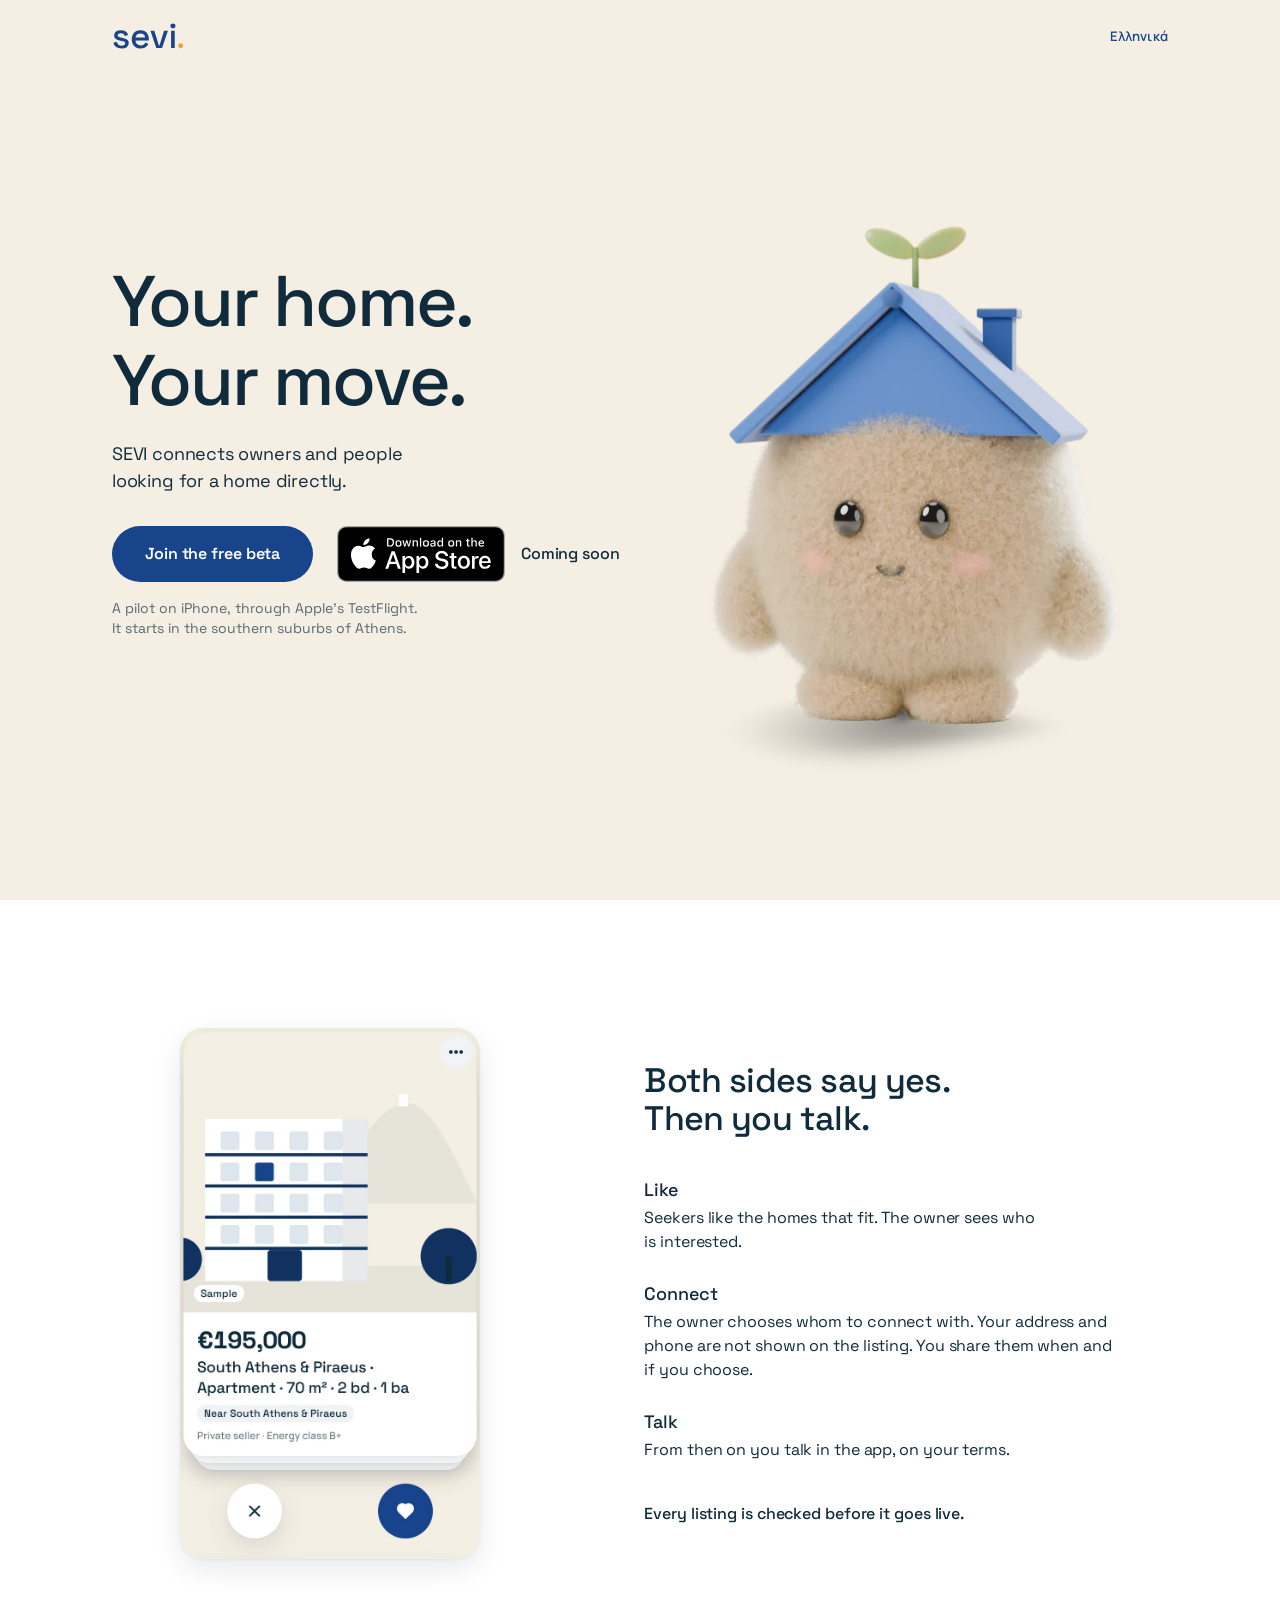
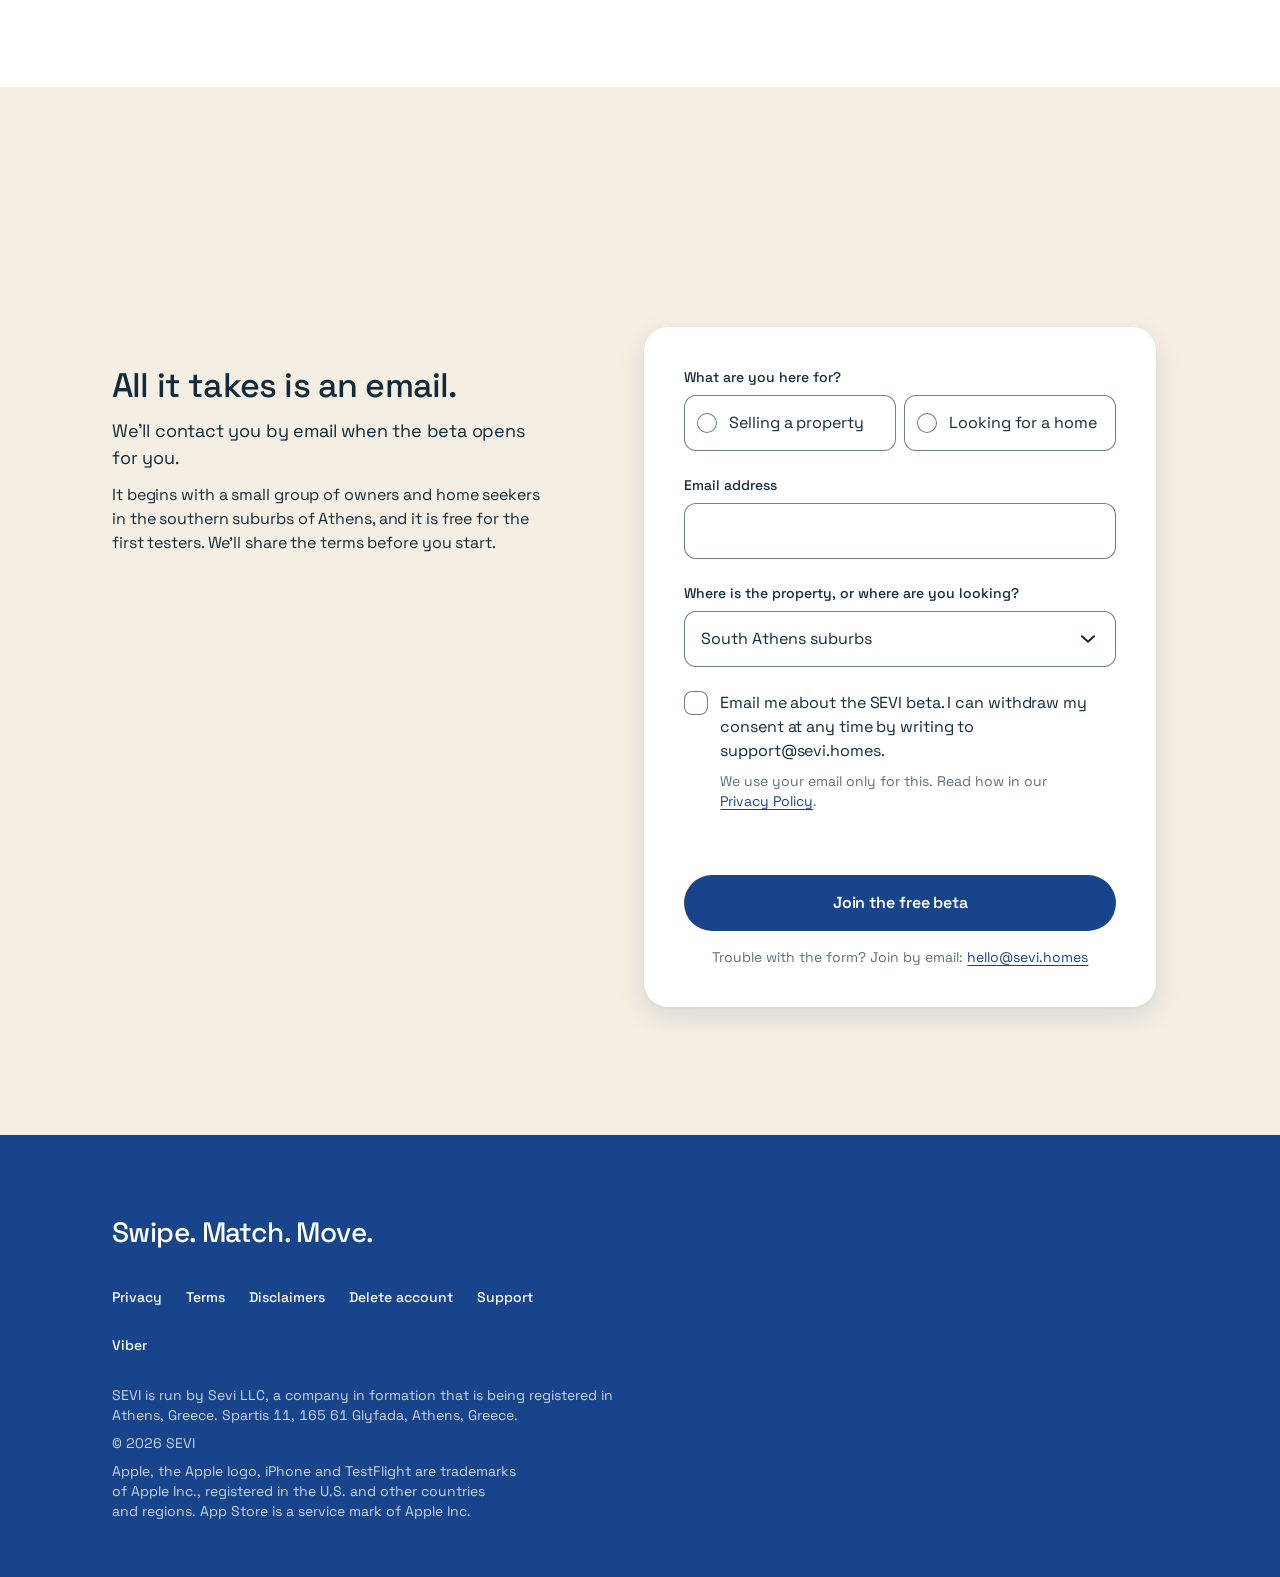
==== commit 9691f204: "Publish the SEVI pilot site (built from Kirillsamarits/sevi eae1fc2, apps/web) Revision 3 of the lan" ====
--- a/index.html
+++ b/index.html
@@ -30,14 +30,15 @@
 <link rel="apple-touch-icon" href="/apple-touch-icon.png">
 <link rel="preload" href="/assets/fonts/SpaceGrotesk_400Regular.woff" as="font" type="font/woff" crossorigin>
 <link rel="preload" href="/assets/fonts/SpaceGrotesk_500Medium.woff" as="font" type="font/woff" crossorigin>
-<link rel="stylesheet" href="/assets/site.f275b513b3.css">
-<script src="/assets/sevi.dcbe26286e.js" defer></script>
+<link rel="preload" href="/assets/fonts/SpaceGrotesk_600SemiBold.woff" as="font" type="font/woff" crossorigin>
+<link rel="stylesheet" href="/assets/site.e57f6a32ed.css">
+<script src="/assets/sevi.cd9385fbbd.js" defer></script>
 <script src="/assets/waitlist.27911f6108.js" defer></script>
 </head>
 <body>
 <a class="skip" href="#main">Skip to content</a>
 <header class="site-header home"><div class="wrap"><a class="brand" href="/" aria-label="SEVI, home page"><svg class="wordmark" viewBox="0 0 205.51 79.40" aria-hidden="true" focusable="false"><g transform="translate(-0.600 74.000)"><path fill="#17448A" d="M27.8 1.4Q18.4 1.4 12.2 -2.8Q6 -7 4.6 -15.5L14.2 -17.8Q15 -13.7 16.9 -11.3Q18.8 -8.9 21.65 -7.9Q24.5 -6.9 27.8 -6.9Q32.7 -6.9 35.35 -8.8Q38 -10.7 38 -13.7Q38 -16.7 35.5 -18.1Q33 -19.5 28.1 -20.4L24.7 -21Q19.7 -21.9 15.6 -23.6Q11.5 -25.3 9.1 -28.3Q6.7 -31.3 6.7 -36Q6.7 -43 11.9 -46.85Q17.1 -50.7 25.7 -50.7Q34 -50.7 39.35 -46.95Q44.7 -43.2 46.3 -36.8L36.7 -34.1Q35.8 -38.6 32.9 -40.45Q30 -42.3 25.7 -42.3Q21.5 -42.3 19.1 -40.75Q16.7 -39.2 16.7 -36.4Q16.7 -33.4 19.05 -32Q21.4 -30.6 25.4 -29.9L28.9 -29.3Q34.2 -28.4 38.6 -26.8Q43 -25.2 45.55 -22.2Q48.1 -19.2 48.1 -14.2Q48.1 -6.8 42.6 -2.7Q37.1 1.4 27.8 1.4ZM81.7 1.4Q74.2 1.4 68.6 -1.75Q63 -4.9 59.85 -10.65Q56.7 -16.4 56.7 -24V-25.2Q56.7 -32.9 59.8 -38.65Q62.9 -44.4 68.45 -47.55Q74 -50.7 81.3 -50.7Q88.4 -50.7 93.75 -47.55Q99.1 -44.4 102.1 -38.8Q105.1 -33.2 105.1 -25.7V-21.8H67.2Q67.4 -15.3 71.55 -11.45Q75.7 -7.6 81.9 -7.6Q87.7 -7.6 90.65 -10.2Q93.6 -12.8 95.2 -16.2L103.7 -11.8Q102.3 -9 99.65 -5.9Q97 -2.8 92.7 -0.7Q88.4 1.4 81.7 1.4ZM67.3 -29.7H94.6Q94.2 -35.3 90.6 -38.45Q87 -41.6 81.2 -41.6Q75.4 -41.6 71.75 -38.45Q68.1 -35.3 67.3 -29.7ZM126.2 0 109.6 -49.3H120.5L133.6 -7.6H135.2L148.3 -49.3H159.2L142.6 0ZM168.2 0V-49.3H178.5V0ZM173.4 -56Q170.4 -56 168.35 -57.95Q166.3 -59.9 166.3 -63Q166.3 -66.1 168.35 -68.05Q170.4 -70 173.4 -70Q176.5 -70 178.5 -68.05Q180.5 -66.1 180.5 -63Q180.5 -59.9 178.5 -57.95Q176.5 -56 173.4 -56Z"/><circle fill="#E8A23C" cx="195.153" cy="-6.553" r="6.953"/></g></svg></a><a class="lang" href="/el/" hreflang="el" lang="el">Ελληνικά</a></div></header>
-<main id="main" tabindex="-1"><div class="landing"><section class="hero" id="top" aria-labelledby="top-title"><div class="wrap"><div class="hero-words"><h1 id="top-title"><span class="line">Your home.</span> <span class="line">Your move.</span></h1><p class="lead">SEVI connects owners and people looking for a home directly.</p><p class="hero-actions"><a class="button" href="#join">Join the free beta</a><span class="store store-soon">Coming soon to the App Store</span></p><p class="hero-note"><span class="line">A pilot on iPhone, through Apple’s TestFlight.</span> <span class="line">It starts in the southern suburbs of Athens.</span></p></div><div class="hero-sevi"><img class="sevi" src="/assets/sevi/poster-greeting.webp" width="720" height="990" alt="Sevi, standing by" data-alt-moment="Sevi waves hello" decoding="async" fetchpriority="high" data-moment="/assets/sevi/greeting-400.webp" data-moment-small="/assets/sevi/greeting-320.webp" data-ms="2016" data-play="view"></div></div></section><section class="section how" id="how" aria-labelledby="how-title"><div class="wrap"><div class="how-text"><h2 id="how-title"><span class="line">Both sides say yes.</span> <span class="line">Then you talk.</span></h2><ol class="steps" role="list"><li><h3>Like</h3><p>Seekers like the homes that fit. The owner sees who is interested.</p></li><li><h3>Connect</h3><p>The owner chooses whom to connect with. Your address and phone are not shown on the listing. You share them when and if you choose.</p></li><li><h3>Talk</h3><p>From then on you talk in the app, on your terms.</p></li></ol><p class="trust">Every listing is checked before it goes live.</p></div><div class="how-shot"><img src="/assets/app/deck-en.webp" width="700" height="1240" alt="The SEVI app: a sample home on a card" loading="lazy" decoding="async"></div></div></section><section class="section join" id="join" aria-labelledby="join-title"><div class="wrap"><div class="join-text"><h2 id="join-title">All it takes is an email.</h2><p class="lead">We’ll contact you by email when the beta opens for you.</p><p class="join-note">It begins with a small group of owners and home seekers in the southern suburbs of Athens, and it is free for the first testers. We’ll share the terms before you start.</p></div><div class="join-card"><form id="waitlist" class="form" novalidate data-msg-role="Choose one: selling or looking." data-msg-email="Check the email address and try again." data-msg-consent="Tick the box so we may email you." data-msg-busy="We couldn’t add you just now. Try again in a few minutes, or write to hello@sevi.homes." data-msg-outdated="This page is out of date. Reload it and try again." data-msg-closed="The list is closed for now. Write to hello@sevi.homes." data-msg-network="We couldn’t reach SEVI. Check your connection and try again." data-msg-sending="Adding you…"><div class="persona" aria-hidden="true"><img class="persona-connector" src="/assets/sevi/persona-connector.webp" width="720" height="990" alt="" loading="lazy" decoding="async"><img class="persona-host" src="/assets/sevi/persona-host.webp" width="720" height="990" alt="" loading="lazy" decoding="async"><img class="persona-scout" src="/assets/sevi/persona-scout.webp" width="720" height="990" alt="" loading="lazy" decoding="async"></div><fieldset class="field"><legend>What are you here for?</legend><div class="choices"><label class="choice" for="wl-role-owner"><input type="radio" id="wl-role-owner" name="role" value="owner" required><span>Selling a property</span></label><label class="choice" for="wl-role-seeker"><input type="radio" id="wl-role-seeker" name="role" value="seeker" required><span>Looking for a home</span></label></div></fieldset><div class="field"><label for="wl-email">Email address</label><input type="email" id="wl-email" name="email" required maxlength="254" autocomplete="email" inputmode="email" autocapitalize="off" spellcheck="false"></div><div class="field"><label for="wl-area">Where is the property, or where are you looking?</label><div class="select"><select id="wl-area" name="area" required><option value="athens_south" selected>South Athens suburbs</option><option value="athens_other">Elsewhere in Attica</option><option value="greece_other">Elsewhere in Greece</option></select><svg class="icon" viewBox="0 0 24 24" stroke-width="2" aria-hidden="true" focusable="false"><path d="M6 9.2 12 14.8l6-5.6"/></svg></div></div><div class="field"><label class="check" for="wl-consent"><input type="checkbox" id="wl-consent" name="consent" required><span>Email me about the SEVI beta. I can withdraw my consent at any time by writing to support@sevi.homes.</span></label><p class="hint">We use your email only for this. Read how in our <a href="/privacy/">Privacy Policy</a>.</p></div><div class="hp" aria-hidden="true"><label for="wl-hp-7q">Leave this field empty</label><input type="text" id="wl-hp-7q" name="wl-hp-7q" tabindex="-1" autocomplete="off" data-1p-ignore data-lpignore="true" data-bwignore data-form-type="other"></div><p class="form-status" id="waitlist-status" role="status" aria-live="polite"></p><button class="button" type="submit" id="waitlist-submit">Join the free beta</button></form><div class="done" id="waitlist-done" hidden><div class="done-sevi"><img class="sevi" src="/assets/sevi/poster-success.webp" width="720" height="990" alt="Sevi jumps for joy" loading="lazy" decoding="async" data-moment="/assets/sevi/success-320.webp" data-ms="2016" data-play="shown"></div><h3 id="waitlist-done-title" tabindex="-1">You’re on the list.</h3><p>We’ll contact you by email when the beta opens for you. To leave the list, write to <a href="mailto:support@sevi.homes">support@sevi.homes</a>.</p><p class="share">Know an owner nearby? Send them this page. <span class="share-links"><a href="https://wa.me/?text=SEVI%20connects%20owners%20and%20people%20looking%20for%20a%20home%20directly.%20https%3A%2F%2Fsevi.homes%2F" target="_blank" rel="noopener noreferrer">Send on WhatsApp</a><a class="share-touch" href="viber://forward?text=SEVI%20connects%20owners%20and%20people%20looking%20for%20a%20home%20directly.%20https%3A%2F%2Fsevi.homes%2F">Send on Viber</a></span></p><p class="channels">Get the news on <a class="channel" href="https://invite.viber.com/?g2=AQAEYZwkRhDFHFdy8GDGeDsnIUlD4fXub0GLomYBRvyUVKKcGVP7AdFCOqjamsou" rel="noopener noreferrer">Viber</a> too.</p></div><p class="by-email trouble" id="waitlist-trouble">Trouble with the form? Join by email: <a href="mailto:hello@sevi.homes?subject=Join%20the%20free%20beta">hello@sevi.homes</a></p></div></div></section></div></main>
-<footer class="site-footer on-brand"><div class="wrap"><p class="signoff">Swipe. Match. Move.</p><nav aria-label="Legal and help"><ul class="footer-links" role="list"><li><a href="/privacy/">Privacy</a></li><li><a href="/terms/">Terms</a></li><li><a href="/disclaimers/">Disclaimers</a></li><li><a href="/delete-account/">Delete account</a></li><li><a href="/support/">Support</a></li></ul></nav><nav aria-label="News from SEVI"><ul class="footer-links footer-channels" role="list"><li><a class="channel" href="https://invite.viber.com/?g2=AQAEYZwkRhDFHFdy8GDGeDsnIUlD4fXub0GLomYBRvyUVKKcGVP7AdFCOqjamsou" rel="noopener noreferrer">Viber</a></li></ul></nav><p class="operator">SEVI is run by Sevi LLC, a company in formation that is being registered in Athens, Greece. Arkadias 38, 166 75 Glyfada, Athens, Greece.</p><p class="copyright">© 2026 SEVI</p><p class="credit">Apple, iPhone and TestFlight are trademarks of Apple Inc., registered in the U.S. and other countries and regions. App Store is a service mark of Apple Inc.</p></div></footer>
+<main id="main" tabindex="-1"><div class="landing"><section class="hero" id="top" aria-labelledby="top-title"><div class="wrap"><div class="hero-words"><h1 id="top-title"><span class="line">Your home.</span> <span class="line">Your move.</span></h1><p class="lead">SEVI connects owners and people looking for a home directly.</p><p class="hero-actions"><a class="button" href="#join">Join the free beta</a><span class="store store-badge store-coming"><img src="/assets/store/download-on-the-app-store-en.svg" width="120" height="40" alt="Coming soon to the App Store"><span class="store-when" aria-hidden="true">Coming soon</span></span></p><p class="hero-note"><span class="line">A pilot on iPhone, through Apple’s TestFlight.</span> <span class="line">It starts in the southern suburbs of Athens.</span></p></div><div class="hero-sevi"><img class="sevi" src="/assets/sevi/poster-greeting.webp" width="720" height="990" alt="Sevi, standing by" data-alt-moment="Sevi waves hello" decoding="async" fetchpriority="high" data-moment-avif="/assets/sevi/greeting-720.avif" data-moment="/assets/sevi/greeting-560.webp" data-ms="2016" data-play="view"></div></div></section><section class="section how" id="how" aria-labelledby="how-title"><div class="wrap"><div class="how-text"><h2 id="how-title"><span class="line">Both sides say yes.</span> <span class="line">Then you talk.</span></h2><ol class="steps" role="list"><li><h3>Like</h3><p>Seekers like the homes that fit. The owner sees who is interested.</p></li><li><h3>Connect</h3><p>The owner chooses whom to connect with. Your address and phone are not shown on the listing. You share them when and if you choose.</p></li><li><h3>Talk</h3><p>From then on you talk in the app, on your terms.</p></li></ol><p class="trust">Every listing is checked before it goes live.</p></div><div class="how-shot"><img src="/assets/app/deck-en.webp" width="700" height="1240" alt="The SEVI app: a sample home on a card" loading="lazy" decoding="async"></div></div></section><section class="section join" id="join" aria-labelledby="join-title"><div class="wrap"><div class="join-text"><h2 id="join-title">All it takes is an email.</h2><p class="lead">We’ll contact you by email when the beta opens for you.</p><p class="join-note">It begins with a small group of owners and home seekers in the southern suburbs of Athens, and it is free for the first testers. We’ll share the terms before you start.</p></div><div class="join-card"><form id="waitlist" class="form" novalidate data-msg-role="Choose one: selling or looking." data-msg-email="Check the email address and try again." data-msg-consent="Tick the box so we may email you." data-msg-busy="We couldn’t add you just now. Try again in a few minutes, or write to hello@sevi.homes." data-msg-outdated="This page is out of date. Reload it and try again." data-msg-closed="The list is closed for now. Write to hello@sevi.homes." data-msg-network="We couldn’t reach SEVI. Check your connection and try again." data-msg-sending="Adding you…"><div class="persona" aria-hidden="true"><img class="persona-connector" src="/assets/sevi/persona-connector.webp" width="720" height="990" alt="" loading="lazy" decoding="async"><img class="persona-host" src="/assets/sevi/persona-host.webp" width="720" height="990" alt="" loading="lazy" decoding="async"><img class="persona-scout" src="/assets/sevi/persona-scout.webp" width="720" height="990" alt="" loading="lazy" decoding="async"></div><fieldset class="field"><legend>What are you here for?</legend><div class="choices"><label class="choice" for="wl-role-owner"><input type="radio" id="wl-role-owner" name="role" value="owner" required><span>Selling a property</span></label><label class="choice" for="wl-role-seeker"><input type="radio" id="wl-role-seeker" name="role" value="seeker" required><span>Looking for a home</span></label></div></fieldset><div class="field"><label for="wl-email">Email address</label><input type="email" id="wl-email" name="email" required maxlength="254" autocomplete="email" inputmode="email" autocapitalize="off" spellcheck="false"></div><div class="field"><label for="wl-area">Where is the property, or where are you looking?</label><div class="select"><select id="wl-area" name="area" required><option value="athens_south" selected>South Athens suburbs</option><option value="athens_other">Elsewhere in Attica</option><option value="greece_other">Elsewhere in Greece</option></select><svg class="icon" viewBox="0 0 24 24" stroke-width="2" aria-hidden="true" focusable="false"><path d="M6 9.2 12 14.8l6-5.6"/></svg></div></div><div class="field"><label class="check" for="wl-consent"><input type="checkbox" id="wl-consent" name="consent" required><span>Email me about the SEVI beta. I can withdraw my consent at any time by writing to support@sevi.homes.</span></label><p class="hint">We use your email only for this. Read how in our <a href="/privacy/">Privacy Policy</a>.</p></div><div class="hp" aria-hidden="true"><label for="wl-hp-7q">Leave this field empty</label><input type="text" id="wl-hp-7q" name="wl-hp-7q" tabindex="-1" autocomplete="off" data-1p-ignore data-lpignore="true" data-bwignore data-form-type="other"></div><p class="form-status" id="waitlist-status" role="status" aria-live="polite"></p><button class="button" type="submit" id="waitlist-submit">Join the free beta</button></form><div class="done" id="waitlist-done" hidden><div class="done-sevi"><img class="sevi" src="/assets/sevi/poster-success.webp" width="720" height="990" alt="Sevi jumps for joy" loading="lazy" decoding="async" data-moment-avif="/assets/sevi/success-720.avif" data-moment="/assets/sevi/success-560.webp" data-ms="2016" data-cut data-play="shown"></div><h3 id="waitlist-done-title" tabindex="-1">You’re on the list.</h3><p>We’ll contact you by email when the beta opens for you. To leave the list, write to <a href="mailto:support@sevi.homes">support@sevi.homes</a>.</p><p class="share">Know an owner nearby? Send them this page. <span class="share-links"><a href="https://wa.me/?text=SEVI%20connects%20owners%20and%20people%20looking%20for%20a%20home%20directly.%20https%3A%2F%2Fsevi.homes%2F" target="_blank" rel="noopener noreferrer">Send on WhatsApp</a><a class="share-touch" href="viber://forward?text=SEVI%20connects%20owners%20and%20people%20looking%20for%20a%20home%20directly.%20https%3A%2F%2Fsevi.homes%2F">Send on Viber</a></span></p><p class="channels">Get the news on <a class="channel" href="https://invite.viber.com/?g2=AQAEYZwkRhDFHFdy8GDGeDsnIUlD4fXub0GLomYBRvyUVKKcGVP7AdFCOqjamsou" rel="noopener noreferrer">Viber</a> too.</p></div><p class="by-email trouble" id="waitlist-trouble">Trouble with the form? Join by email: <a href="mailto:hello@sevi.homes?subject=Join%20the%20free%20beta">hello@sevi.homes</a></p></div></div></section></div></main>
+<footer class="site-footer on-brand"><div class="wrap"><p class="signoff">Swipe. Match. Move.</p><nav aria-label="Legal and help"><ul class="footer-links" role="list"><li><a href="/privacy/">Privacy</a></li><li><a href="/terms/">Terms</a></li><li><a href="/disclaimers/">Disclaimers</a></li><li><a href="/delete-account/">Delete account</a></li><li><a href="/support/">Support</a></li></ul></nav><nav aria-label="News from SEVI"><ul class="footer-links footer-channels" role="list"><li><a class="channel" href="https://invite.viber.com/?g2=AQAEYZwkRhDFHFdy8GDGeDsnIUlD4fXub0GLomYBRvyUVKKcGVP7AdFCOqjamsou" rel="noopener noreferrer">Viber</a></li></ul></nav><p class="operator">SEVI is run by Sevi LLC, a company in formation that is being registered in Athens, Greece. Spartis 11, 165 61 Glyfada, Athens, Greece.</p><p class="copyright">© 2026 SEVI</p><p class="credit">Apple, the Apple logo, iPhone and TestFlight are trademarks of Apple Inc., registered in the U.S. and other countries and regions. App Store is a service mark of Apple Inc.</p></div></footer>
 </body>
 </html>
--- a/assets/site.e57f6a32ed.css
+++ b/assets/site.e57f6a32ed.css
@@ -0,0 +1,576 @@
+/* GENERATED by apps/web (src/css.ts) from packages/ui/src/tokens.ts. Do not edit. */
+@font-face { font-family: "Space Grotesk"; font-style: normal; font-weight: 400; font-display: swap; src: url("/assets/fonts/SpaceGrotesk_400Regular.woff") format("woff"); }
+@font-face { font-family: "Sevi Greek"; font-style: normal; font-weight: 400; font-display: swap; src: url("/assets/fonts/Manrope_500Medium.woff") format("woff"); size-adjust: 94%; }
+@font-face { font-family: "Space Grotesk"; font-style: normal; font-weight: 500; font-display: swap; src: url("/assets/fonts/SpaceGrotesk_500Medium.woff") format("woff"); }
+@font-face { font-family: "Sevi Greek"; font-style: normal; font-weight: 500; font-display: swap; src: url("/assets/fonts/Manrope_600SemiBold.woff") format("woff"); size-adjust: 94%; }
+@font-face { font-family: "Space Grotesk"; font-style: normal; font-weight: 600; font-display: swap; src: url("/assets/fonts/SpaceGrotesk_600SemiBold.woff") format("woff"); }
+@font-face { font-family: "Sevi Greek"; font-style: normal; font-weight: 600; font-display: swap; src: url("/assets/fonts/Manrope_700Bold.woff") format("woff"); size-adjust: 94%; }
+:root {
+  --color-bg: #F4EEE3;
+  --color-surface: #FFFFFF;
+  --color-brand: #17448A;
+  --color-surface-dark: #11325F;
+  --color-text: #0F2B3C;
+  --color-text-muted: rgba(15, 43, 60, 0.68);
+  --color-text-subtle: rgba(15, 43, 60, 0.46);
+  --color-text-on-dark: #FFFFFF;
+  --color-text-on-dark-muted: rgba(255, 255, 255, 0.78);
+  --color-primary: #17448A;
+  --color-on-primary: #FFFFFF;
+  --color-link: #17448A;
+  --color-tint: rgba(23, 68, 138, 0.10);
+  --color-tint-on-surface: #E8ECF3;
+  --color-icon-tile: #11325F;
+  --color-find-dot: #E8A23C;
+  --color-logo-mono: #000000;
+  --color-fill: rgba(15, 43, 60, 0.06);
+  --color-fill-on-dark: rgba(255, 255, 255, 0.14);
+  --color-line-on-dark: rgba(255, 255, 255, 0.42);
+  --color-land-on-brand: #11325F;
+  --color-story-track: rgba(255, 255, 255, 0.45);
+  --color-plan-furniture: rgba(15, 43, 60, 0.30);
+  --color-plan-selected: rgba(23, 68, 138, 0.20);
+  --color-plan-cone: rgba(23, 68, 138, 0.24);
+  --color-plan-here: rgba(23, 68, 138, 0.32);
+  --color-plan-wall-top: #0F2B3C;
+  --color-plan-wall-side-a: #5878AB;
+  --color-plan-wall-side-b: #2E5795;
+  --color-plan-glass: #17448A;
+  --color-plan-furniture-side: #8B9AB4;
+  --color-plan-furniture-top: #B4BFD0;
+  --color-art-sky: #F4EEE3;
+  --color-art-sea: #17448A;
+  --color-art-sea-on-brand: #11325F;
+  --color-art-deep: #11325F;
+  --color-art-wall: #FFFFFF;
+  --color-art-ink: #0F2B3C;
+  --color-art-shade: rgba(15, 43, 60, 0.10);
+  --color-art-land: rgba(15, 43, 60, 0.06);
+  --color-art-window: rgba(23, 68, 138, 0.14);
+  --color-line-on-light: rgba(23, 68, 138, 0.38);
+  --color-land-on-light: rgba(23, 68, 138, 0.07);
+  --color-scrim: rgba(15, 43, 60, 0.55);
+  --color-dot-on-dark: rgba(255, 255, 255, 0.5);
+  --color-brush-mask: rgba(23, 68, 138, 0.6);
+  --color-tab-bar-tint: rgba(244, 238, 227, 0.92);
+  --color-glass-wash: rgba(244, 238, 227, 0.72);
+  --color-glass-wash-on-brand: rgba(255, 255, 255, 0.78);
+  --color-danger: #A8432F;
+  --color-danger-soft: rgba(168, 67, 47, 0.10);
+  --color-success: #255A3B;
+  --color-success-soft: rgba(37, 90, 59, 0.14);
+  --color-warning: #7A470C;
+  --color-warning-soft: rgba(122, 71, 12, 0.14);
+  --color-meter-green: rgba(37, 90, 59, 0.55);
+  --color-meter-orange: rgba(196, 122, 30, 0.60);
+  --color-meter-red: rgba(168, 67, 47, 0.60);
+  --color-divider: rgba(15, 43, 60, 0.16);
+  --color-control-track: rgba(15, 43, 60, 0.10);
+  --color-control-off: rgba(15, 43, 60, 0.60);
+  --color-histogram: rgba(23, 68, 138, 0.32);
+  --space-xxs: 0.125rem;
+  --space-xs: 0.25rem;
+  --space-sm: 0.5rem;
+  --space-md: 0.75rem;
+  --space-lg: 1rem;
+  --space-xl: 1.5rem;
+  --space-xxl: 2rem;
+  --space-xxxl: 3rem;
+  --space-gutter: 1.5rem;
+  --radius-sm: 12px;
+  --radius-tile: 12px;
+  --radius-input: 16px;
+  --radius-card: 24px;
+  --radius-sheet: 28px;
+  --radius-block: 8px;
+  --radius-pill: 999px;
+  --shadow-resting: 0px 1px 2px rgba(15, 43, 60, 0.06), 0px 2px 8px rgba(15, 43, 60, 0.06);
+  --shadow-card: 0px 1px 3px rgba(15, 43, 60, 0.06), 0px 10px 28px rgba(15, 43, 60, 0.10);
+  --shadow-raised: 0px 2px 6px rgba(15, 43, 60, 0.08), 0px 18px 44px rgba(15, 43, 60, 0.14);
+  --shadow-tab-bar: 0px 2px 6px rgba(15, 43, 60, 0.06), 0px 8px 28px rgba(15, 43, 60, 0.12);
+  --shadow-pinned-footer: 0px -1px 2px rgba(15, 43, 60, 0.05), 0px -6px 16px rgba(15, 43, 60, 0.08);
+  --shadow-pinned-header: 0px 1px 2px rgba(15, 43, 60, 0.05), 0px 6px 16px rgba(15, 43, 60, 0.08);
+  --shadow-focus: inset 0px 0px 0px 1.5px rgba(23, 68, 138, 1);
+  --shadow-focus-danger: inset 0px 0px 0px 1.5px rgba(168, 67, 47, 1);
+  --shadow-focus-on-dark: inset 0px 0px 0px 2px rgba(255,255,255,1);
+  --shadow-picked-ring: inset 0px 0px 0px 3px rgba(23, 68, 138, 1);
+  --shadow-thumb: 0px 1px 2px rgba(15, 43, 60, 0.10), 0px 3px 8px rgba(15, 43, 60, 0.14), inset 0px 0px 0px 2px rgba(23, 68, 138, 1);
+  --type-hero-size: 2.125rem;
+  --type-hero-line: 1.1176;
+  --type-hero-tracking: -0.024em;
+  --type-hero-weight: 500;
+  --type-display-size: 4.5rem;
+  --type-display-line: 1.1111;
+  --type-display-tracking: -0.03em;
+  --type-display-weight: 500;
+  --type-hero-compact-size: 1.75rem;
+  --type-hero-compact-line: 1.1429;
+  --type-hero-compact-tracking: -0.022em;
+  --type-hero-compact-weight: 500;
+  --type-title-size: 1.75rem;
+  --type-title-line: 1.2143;
+  --type-title-tracking: -0.022em;
+  --type-title-weight: 500;
+  --type-story-title-size: 1.75rem;
+  --type-story-title-line: 1.2143;
+  --type-story-title-tracking: -0.022em;
+  --type-story-title-weight: 500;
+  --type-price-size: 1.75rem;
+  --type-price-line: 1.1429;
+  --type-price-tracking: -0.02em;
+  --type-price-weight: 700;
+  --type-title2-size: 1.375rem;
+  --type-title2-line: 1.2727;
+  --type-title2-tracking: -0.016em;
+  --type-title2-weight: 500;
+  --type-headline-size: 1.125rem;
+  --type-headline-line: 1.3333;
+  --type-headline-tracking: -0.01em;
+  --type-headline-weight: 500;
+  --type-body-size: 1rem;
+  --type-body-line: 1.5;
+  --type-body-tracking: -0.006em;
+  --type-body-weight: 400;
+  --type-body-strong-size: 1rem;
+  --type-body-strong-line: 1.5;
+  --type-body-strong-tracking: -0.006em;
+  --type-body-strong-weight: 600;
+  --type-callout-size: 0.875rem;
+  --type-callout-line: 1.4286;
+  --type-callout-tracking: 0em;
+  --type-callout-weight: 500;
+  --type-subhead-size: 0.875rem;
+  --type-subhead-line: 1.4286;
+  --type-subhead-tracking: 0em;
+  --type-subhead-weight: 400;
+  --type-caption-size: 0.75rem;
+  --type-caption-line: 1.3333;
+  --type-caption-tracking: 0.01em;
+  --type-caption-weight: 400;
+  --type-provider-label-size: 1.1875rem;
+  --type-provider-label-line: 1.2632;
+  --type-provider-label-tracking: -0.008em;
+  --type-provider-label-weight: 600;
+  --type-header-action-size: 0.875rem;
+  --type-header-action-line: 1.4286;
+  --type-header-action-tracking: 0em;
+  --type-header-action-weight: 600;
+  --type-tab-label-size: 0.6875rem;
+  --type-tab-label-line: 1.2727;
+  --type-tab-label-tracking: 0.01em;
+  --type-tab-label-weight: 500;
+  --type-overline-size: 0.75rem;
+  --type-overline-line: 1.3333;
+  --type-overline-tracking: 0.08em;
+  --type-overline-weight: 500;
+  --type-street-label-size: 0.875rem;
+  --type-street-label-line: 1.4286;
+  --type-street-label-tracking: 0em;
+  --type-street-label-weight: 500;
+  --type-plan-dimension-size: 0.625rem;
+  --type-plan-dimension-line: 1.2;
+  --type-plan-dimension-tracking: 0.01em;
+  --type-plan-dimension-weight: 500;
+  --weight-regular: 400;
+  --weight-medium: 500;
+  --weight-semibold: 600;
+  --weight-bold: 700;
+  --size-hit: 48px;
+  --size-button: 56px;
+  --size-header: 44px;
+  --size-logo-min: 24px;
+  --size-logo-header: 28px;
+  --size-content-max: 560px;
+  --size-icon: 24px;
+  --size-icon-small: 20px;
+  --motion-press: 100ms;
+  --motion-fast: 150ms;
+  --motion-base: 220ms;
+  --motion-slow: 300ms;
+  --motion-enter-rise: 1rem;
+  --landing-enter: 440ms;
+  --ease-out: cubic-bezier(0.23, 1, 0.32, 1);
+  --font-latin: "Space Grotesk", "Sevi Greek", system-ui, -apple-system, "Segoe UI", sans-serif;
+  --font-greek: "Sevi Greek", "Space Grotesk", system-ui, -apple-system, "Segoe UI", sans-serif;
+  --greek-tracking-el: 0.012em;
+  --greek-tracking: 0em;
+  --logo-ratio: 2.5883;
+  --logo-clear: 0.6855;
+  --gutter: var(--space-gutter);
+  /* The header's height on the written pages: its tallest thing is the language link's hit area. */
+  --header-height: calc(var(--size-hit) + 2 * var(--space-lg));
+  /* And on the home pages, where the cover is the screen less this: the hit area with a little air, more on a tablet (below). */
+  --home-header: calc(var(--size-hit) + var(--space-sm));
+  /* The readable line for running text: 65 characters of Space Grotesk (its "0" is 0.641 em), in rem so the frame stays put when the language (and the face) changes. The contents column sits beside it. */
+  --measure: 41.665rem;
+  --toc-width: 16rem;
+  --page-max: calc(var(--toc-width) + var(--space-xxxl) + var(--measure));
+  /* Sevi's art, from the pack's framing (SEVI_FRAME, 720x990): where her feet's line and her feet's centre are in it. She breathes about that point, and the form card's edge meets that line. */
+  --sevi-feet: 0.8939;
+  /* The same line inside her slot on the cover, where the art overflows it (one column). */
+  --sevi-feet-slot: 0.9458;
+  --sevi-centre: 0.4819;
+}
+*, *::before, *::after { box-sizing: border-box; }
+html { color-scheme: light; font-family: var(--font-latin); -webkit-text-size-adjust: 100%; text-size-adjust: 100%; }
+[lang|="el"] { font-family: var(--font-greek); --greek-tracking: var(--greek-tracking-el); }
+[lang|="en"] { font-family: var(--font-latin); --greek-tracking: 0em; }
+/* The written pages (legal, support, deletion) read a step larger on a desktop. The landing keeps the 16 px root: its sizes are set for the screen, not for long reading. Where :has() is unknown the written pages simply keep 16 px too. */
+@media (min-width: 48rem) and (min-height: 30rem) { html:has(.page) { font-size: 112.5%; } }
+body { margin: 0; min-height: 100vh; min-height: 100svh; display: flex; flex-direction: column; background: var(--color-bg); color: var(--color-text); font-size: var(--type-body-size); line-height: var(--type-body-line); letter-spacing: calc(var(--type-body-tracking) + var(--greek-tracking)); font-weight: var(--type-body-weight); font-variant-numeric: tabular-nums; overflow-wrap: break-word; -webkit-font-smoothing: antialiased; -moz-osx-font-smoothing: grayscale; }
+main { flex: 1 0 auto; }
+main:focus { outline: none; }
+h1, h2, h3, p, ul, ol { margin: 0; }
+a { color: var(--color-link); text-decoration-line: underline; text-decoration-thickness: from-font; text-underline-offset: 0.18em; }
+a:hover { text-decoration-color: currentColor; text-decoration-thickness: 0.1em; }
+:focus-visible { outline: 0.125rem solid var(--color-link); outline-offset: 0.1875rem; border-radius: var(--space-xxs); }
+strong { font-weight: var(--weight-semibold); }
+
+.skip { position: absolute; top: var(--space-sm); left: var(--gutter); z-index: 1; transform: translateY(-200%); padding: var(--space-sm) var(--space-lg); border-radius: var(--radius-pill); background: var(--color-primary); color: var(--color-on-primary); font-size: var(--type-callout-size); line-height: var(--type-callout-line); letter-spacing: calc(var(--type-callout-tracking) + var(--greek-tracking)); font-weight: var(--weight-semibold); text-decoration: none; }
+.skip:focus { transform: none; outline: 0.125rem solid var(--color-on-primary); outline-offset: 0.1875rem; }
+
+.wrap { width: 100%; max-width: calc(var(--page-max) + 2 * var(--gutter)); margin-inline: auto; padding-inline: var(--gutter); }
+
+.site-header .wrap { display: flex; align-items: center; justify-content: space-between; gap: var(--space-lg); min-height: var(--header-height); padding-block: var(--space-lg); }
+.brand { display: inline-flex; padding-block: var(--space-sm); margin-inline-end: calc(var(--size-logo-header) * var(--logo-clear)); border-radius: var(--radius-sm); }
+.brand svg { display: block; height: var(--size-logo-header); width: calc(var(--size-logo-header) * var(--logo-ratio)); }
+/* A plain word, as tall as a finger needs: it ends on the column's edge and underlines on hover. */
+.lang { display: inline-flex; align-items: center; min-height: var(--size-hit); margin-inline-start: auto; font-size: var(--type-header-action-size); line-height: var(--type-header-action-line); letter-spacing: calc(var(--type-header-action-tracking) + var(--greek-tracking)); font-weight: var(--type-header-action-weight); text-decoration: none; }
+.lang:hover { text-decoration: underline; }
+
+[hidden] { display: none !important; }
+.button, .ra-button { display: inline-flex; align-items: center; justify-content: center; min-height: var(--size-hit); padding: var(--space-sm) var(--space-xl); border: 1px solid transparent; border-radius: var(--radius-pill); background: var(--color-primary); color: var(--color-on-primary); font: inherit; font-size: var(--type-callout-size); line-height: var(--type-callout-line); letter-spacing: calc(var(--type-callout-tracking) + var(--greek-tracking)); font-weight: var(--weight-semibold); text-align: center; text-decoration: none; cursor: pointer; }
+.button:hover { background: var(--color-surface-dark); text-decoration: none; }
+.button:disabled, .button[aria-disabled="true"], .ra-button:disabled { opacity: 0.6; cursor: progress; }
+
+.icon { display: block; fill: none; stroke: currentColor; stroke-linecap: round; stroke-linejoin: round; }
+
+/* ---- The landing (the home pages): the header, three parts on light grounds, and the footer, the page's one Aegean field. ---- */
+.landing, .site-header.home, .site-footer.on-brand { --gutter: var(--space-gutter); }
+.landing .wrap, .site-header.home .wrap, .site-footer.on-brand .wrap { max-width: 72rem; }
+/* The header: the wordmark centred on the page's axis, as in the app, the language in its corner. */
+.site-header.home .wrap { display: grid; grid-template-columns: minmax(0, 1fr) auto minmax(max-content, 1fr); gap: 0; min-height: var(--home-header); padding-block: 0; }
+.home .brand { grid-column: 2; margin-inline-end: 0; }
+.home .brand svg { height: var(--size-logo-min); width: calc(var(--size-logo-min) * var(--logo-ratio)); }
+.home .lang { grid-column: 3; justify-self: end; margin-inline-start: 0; font-weight: var(--weight-medium); }
+
+.landing h1, .landing h2, .landing h3 { font-weight: var(--weight-medium); text-wrap: balance; }
+.landing p, .landing li { text-wrap: pretty; }
+/* A headline of two sentences sets one a line, so it never breaks inside one. */
+.landing .line { display: block; }
+.landing .lead { font-size: var(--type-headline-size); line-height: var(--type-body-line); letter-spacing: calc(var(--type-headline-tracking) + var(--greek-tracking)); font-weight: var(--weight-regular); color: var(--color-text); }
+/* One button skin, one height. */
+.landing .button { min-height: var(--size-button); padding-inline: var(--space-xxl); font-size: var(--type-body-strong-size); line-height: var(--type-body-strong-line); letter-spacing: calc(var(--type-body-strong-tracking) + var(--greek-tracking)); font-weight: var(--type-body-strong-weight); -webkit-tap-highlight-color: transparent; }
+.landing .button:active { background: var(--color-surface-dark); }
+.landing .button:focus-visible { border-radius: var(--radius-pill); }
+
+/* The cover: one screen with the header. SEVi is its subject; on a phone everything shares one centred axis. */
+.hero .wrap { display: grid; grid-template-columns: minmax(0, 1fr); grid-template-rows: auto auto; align-content: center; justify-items: center; min-height: calc(min(100vh, 64rem) - var(--home-header)); min-height: calc(min(100svh, 64rem) - var(--home-header)); padding-bottom: var(--space-lg); text-align: center; }
+.hero-words { grid-row: 2; display: grid; justify-items: center; width: 100%; max-width: 30rem; }
+.hero h1 { font-size: var(--type-hero-size); line-height: var(--type-hero-line); letter-spacing: calc(var(--type-hero-tracking) + var(--greek-tracking)); font-weight: var(--type-hero-weight); font-size: clamp(2rem, 10.2vw, 3.5rem); }
+.hero .lead { max-width: 21rem; margin-top: var(--space-md); text-wrap: balance; }
+.hero-actions { display: grid; justify-items: center; gap: var(--space-sm); width: 100%; margin-top: calc(var(--space-lg) + var(--space-xs)); }
+.hero-actions .button { width: 100%; }
+/* Apple's badge, as supplied: 40 px tall or more, a quarter of its height clear on every side, and never transformed, filtered, faded or animated. Only the focus ring is ours, outside the clear space. */
+.store-badge { display: block; margin-top: var(--space-sm); border-radius: var(--radius-block); }
+.store-badge img { display: block; height: var(--size-hit); width: auto; }
+.store-badge:focus-visible { outline-offset: var(--space-xs); border-radius: var(--radius-block); }
+/* While there is no store link the badge is a picture, not a link, and says when: plain words beside it, outside its clear space, with no border, fill or icon of their own, so the pair cannot be taken for a download that works. */
+.store-coming { display: flex; align-items: center; gap: var(--space-lg); }
+.store-when { font-size: var(--type-callout-size); line-height: var(--type-callout-line); letter-spacing: calc(var(--type-callout-tracking) + var(--greek-tracking)); font-weight: var(--weight-medium); white-space: nowrap; }
+.hero .hero-note { max-width: 21.5rem; margin-top: var(--space-md); font-size: var(--type-subhead-size); line-height: var(--type-subhead-line); letter-spacing: calc(var(--type-subhead-tracking) + var(--greek-tracking)); font-weight: var(--type-subhead-weight); color: var(--color-text-muted); text-wrap: balance; }
+/* Apple's credit line and the form's questions end on an even line too, never on one word. */
+.field > label:not(.check), .field > legend, .on-brand .credit { text-wrap: balance; }
+/* Her slot: what the screen leaves above the words. The art overflows it above and below (SEVI_CROP), into air of her own frame. She takes no tap, and breathes about her feet's line. */
+.hero-sevi { position: relative; grid-row: 1; align-self: end; height: clamp(11.475rem, calc(min(100vh, 64rem) - calc(20.9425rem + 2.2353 * clamp(2rem, 10.2vw, 3.5rem)) - 0rem), min(calc((100vw - 2 * var(--gutter)) * 1.1688), 34rem)); height: clamp(11.475rem, calc(min(100svh, 64rem) - calc(20.9425rem + 2.2353 * clamp(2rem, 10.2vw, 3.5rem)) - 0rem), min(calc((100vw - 2 * var(--gutter)) * 1.1688), 34rem)); aspect-ratio: 720 / 841.5; pointer-events: none; transform-origin: calc(var(--sevi-centre) * 100%) calc(var(--sevi-feet-slot) * 100%); }
+.hero-sevi .sevi { position: absolute; left: 0; top: -10.5882%; display: block; width: 100%; height: 117.6471%; max-width: none; }
+@media (max-width: 23rem) {
+  .hero-sevi { height: clamp(11.475rem, calc(min(100vh, 64rem) - calc(20.9425rem + 2.2353 * clamp(2rem, 10.2vw, 3.5rem)) - var(--type-subhead-size) * var(--type-subhead-line)), min(calc((100vw - 2 * var(--gutter)) * 1.1688), 34rem)); height: clamp(11.475rem, calc(min(100svh, 64rem) - calc(20.9425rem + 2.2353 * clamp(2rem, 10.2vw, 3.5rem)) - var(--type-subhead-size) * var(--type-subhead-line)), min(calc((100vw - 2 * var(--gutter)) * 1.1688), 34rem)); }
+}
+/* The narrowest phones: the lead a step smaller, so it keeps to two lines, and the note as running text (a sentence a line would make four). */
+@media (max-width: 22.5rem) {
+  .hero .lead { font-size: var(--type-body-size); line-height: var(--type-body-line); letter-spacing: calc(var(--type-body-tracking) + var(--greek-tracking)); font-weight: var(--type-body-weight); }
+  .hero-note .line { display: inline; }
+}
+/* A short phone: she gives a little more, so the note stays on the first screen. */
+@media (max-width: 39.98rem) and (max-height: 36rem) {
+  .hero-sevi { height: clamp(9.35rem, calc(min(100vh, 64rem) - calc(20.9425rem + 2.2353 * clamp(2rem, 10.2vw, 3.5rem)) - 0rem), min(calc((100vw - 2 * var(--gutter)) * 1.1688), 34rem)); height: clamp(9.35rem, calc(min(100svh, 64rem) - calc(20.9425rem + 2.2353 * clamp(2rem, 10.2vw, 3.5rem)) - 0rem), min(calc((100vw - 2 * var(--gutter)) * 1.1688), 34rem)); }
+}
+
+.section { padding-block: calc(var(--space-xxxl) + var(--space-xxl)); scroll-margin-top: var(--space-lg); }
+.section h2 { font-size: var(--type-title-size); line-height: var(--type-title-line); letter-spacing: calc(var(--type-title-tracking) + var(--greek-tracking)); font-weight: var(--type-title-weight); }
+
+/* How it works: the one white band. Three steps in words, and the app itself beside them. */
+/* It is a screen tall or nearly, its content centred, so the cover's SEVi and the join card's persona never share a window (HOW_LESS). */
+.how { display: flex; flex-direction: column; justify-content: center; min-height: calc(100vh - 8rem); min-height: calc(100svh - 8rem); background: var(--color-surface); }
+.how .wrap { display: grid; gap: var(--space-xxxl); }
+.steps { display: grid; gap: var(--space-xl); max-width: 30rem; margin: var(--space-xxl) 0 0; padding: 0; list-style: none; }
+.steps h3 { font-size: var(--type-headline-size); line-height: var(--type-headline-line); letter-spacing: calc(var(--type-headline-tracking) + var(--greek-tracking)); font-weight: var(--type-headline-weight); }
+.steps p { margin-top: var(--space-xs); }
+.trust { max-width: 30rem; margin-top: var(--space-xxl); font-weight: var(--weight-medium); }
+/* A capture of the app's own screen: no drawn phone around it, one shadow, the card radius. The capture is cropped an even space around the app's card, so the card's corners and the frame's are concentric (inner radius = outer less the space). A picture, not a control. */
+.how-shot { justify-self: center; width: min(17.5rem, 78vw); overflow: hidden; border-radius: var(--radius-card); background: var(--color-bg); box-shadow: var(--shadow-card); pointer-events: none; }
+.how-shot img { display: block; width: 100%; height: auto; }
+
+/* Join: Sand again, the form on a white card. The section is its own layer, so the persona can stand behind the card's edge. */
+.join { isolation: isolate; }
+.join .wrap { display: grid; }
+.join .lead { margin-top: var(--space-md); }
+/* The words may shrink and break, so large text never pushes the page sideways. */
+.join-text { min-width: 0; }
+.join-text h2 { overflow-wrap: anywhere; }
+.join-note { max-width: 30rem; margin-top: var(--space-md); }
+.join-card { position: relative; display: grid; grid-template-columns: minmax(0, 1fr); margin-top: 8.5rem; padding: var(--space-xl); border-radius: var(--radius-card); background: var(--color-surface); box-shadow: var(--shadow-card); }
+.form, .done { grid-area: 1 / 1; min-width: 0; }
+.form { display: grid; grid-template-columns: minmax(0, 1fr); gap: var(--space-xl); }
+/* After the answer the form keeps its room (unseen, unreachable), so the card never changes height. */
+.form[hidden] { display: grid !important; visibility: hidden; }
+.field { display: grid; grid-template-columns: minmax(0, 1fr); gap: var(--space-sm); min-width: 0; margin: 0; padding: 0; border: 0; }
+.field > label:not(.check), .field > legend { padding: 0; font-size: var(--type-callout-size); line-height: var(--type-callout-line); letter-spacing: calc(var(--type-callout-tracking) + var(--greek-tracking)); font-weight: var(--type-callout-weight); }
+.field > legend { margin-bottom: var(--space-sm); }
+.choices { display: grid; grid-template-columns: minmax(0, 1fr); gap: var(--space-sm); }
+.choice { display: flex; align-items: center; gap: var(--space-md); min-height: var(--size-button); padding: var(--space-sm) var(--space-md); border: 1px solid var(--color-control-off); border-radius: var(--radius-sm); background: var(--color-surface); cursor: pointer; -webkit-tap-highlight-color: transparent; }
+.choice:has(input:checked) { border-color: var(--color-primary); background: var(--color-tint); box-shadow: inset 0 0 0 1px var(--color-primary); }
+/* The focused answer's frame takes the ring; a browser without :has() keeps the radio's own ring. */
+.choice:has(input:focus-visible) { outline: 0.125rem solid var(--color-link); outline-offset: 0.1875rem; }
+@supports selector(:has(*)) { .choice input { outline: none; } }
+/* The radio and the tick box are drawn (the app's shapes), on a real border a high-contrast theme can show. */
+.choice input, .check input { appearance: none; -webkit-appearance: none; flex: none; margin: 0; border: 1.5px solid var(--color-control-off); background: var(--color-surface); cursor: pointer; }
+.choice input { width: var(--size-icon-small); height: var(--size-icon-small); border-radius: var(--radius-pill); }
+.choice input:checked { border-color: var(--color-primary); box-shadow: inset 0 0 0 var(--space-xs) var(--color-surface), inset 0 0 0 var(--size-icon-small) var(--color-primary); }
+.field input[type="email"], .field select { display: block; width: 100%; min-height: var(--size-button); padding: var(--space-sm) var(--space-lg); text-overflow: ellipsis; border: 1px solid var(--color-control-off); border-radius: var(--radius-sm); background: var(--color-surface); color: var(--color-text); font: inherit; }
+.field input[type="email"]:focus-visible, .field select:focus-visible { border-color: var(--color-primary); }
+/* The select wears the app's own chevron, not the browser's arrow (which differs by browser and ignores the field's padding). */
+.select { position: relative; }
+.field select { appearance: none; -webkit-appearance: none; padding-inline-end: calc(var(--space-lg) + var(--size-icon) + var(--space-sm)); cursor: pointer; }
+.select .icon { position: absolute; inset-block: 0; right: var(--space-lg); width: var(--size-icon); height: var(--size-icon); margin-block: auto; pointer-events: none; }
+/* An unanswered question is marked where it is: the field, both answers' frames, the consent box. */
+.field input[aria-invalid="true"] { border-color: var(--color-danger); }
+.field input[type="email"][aria-invalid="true"] { background: var(--color-danger-soft); box-shadow: inset 0 0 0 1px var(--color-danger); }
+.choices:has(input[aria-invalid="true"]) .choice, .choices:has(input[aria-invalid="true"]) input { border-color: var(--color-danger); }
+.check { display: flex; align-items: flex-start; gap: var(--space-md); cursor: pointer; }
+/* A label's words may shrink and break (an email address in the consent sentence), so large text never pushes the page sideways. */
+.check > span, .choice > span { min-width: 0; overflow-wrap: anywhere; }
+.check input { width: var(--space-xl); height: var(--space-xl); border-radius: var(--radius-block); }
+.check input:checked { border-color: var(--color-primary); background: var(--color-primary) url("/assets/tick.svg") center / 1rem no-repeat; }
+.hint { padding-inline-start: calc(var(--space-xl) + var(--space-md)); font-size: var(--type-subhead-size); line-height: var(--type-subhead-line); letter-spacing: calc(var(--type-subhead-tracking) + var(--greek-tracking)); font-weight: var(--type-subhead-weight); color: var(--color-text-muted); }
+.hp { position: absolute; width: 1px; height: 1px; overflow: hidden; clip-path: inset(50%); white-space: nowrap; }
+/* The status row is always there, with room for a line or two: the region is rendered while empty (a live region that appears with its message is announced unreliably), and a field's message does not move the button. */
+.form-status { display: flex; align-items: center; min-height: calc(var(--space-xxl) + var(--space-sm)); margin-block: calc(-1 * var(--space-md)); font-size: var(--type-subhead-size); line-height: var(--type-subhead-line); letter-spacing: calc(var(--type-subhead-tracking) + var(--greek-tracking)); font-weight: var(--type-subhead-weight); color: var(--color-danger); }
+.form .button { width: 100%; }
+/* Sending: the button says so and stays as it is, a shade deeper; it is never disabled (the form's script guards a second press). */
+.landing .button[aria-busy="true"] { opacity: 1; background: var(--color-surface-dark); cursor: progress; }
+.trouble, .by-email { font-size: var(--type-subhead-size); line-height: var(--type-subhead-line); letter-spacing: calc(var(--type-subhead-tracking) + var(--greek-tracking)); font-weight: var(--type-subhead-weight); color: var(--color-text-muted); }
+.trouble { margin-top: var(--space-lg); text-align: center; }
+/* The answer: her moment, the confirmation, then two quiet lines. It fills the form's room: her box takes what the words leave (never less than a small SEVi), so the card keeps its height; the words may shrink and break. */
+.done { display: flex; flex-direction: column; align-items: center; justify-content: center; gap: var(--space-sm); text-align: center; }
+.done > * { min-width: 0; max-width: 100%; overflow-wrap: anywhere; }
+.done-sevi { position: relative; flex: 1 1 9rem; width: 100%; min-height: 0; max-height: 22rem; margin-block: calc(-1 * var(--space-xl)) calc(-1 * var(--space-sm)); scroll-margin-top: var(--space-xxl); pointer-events: none; }
+.done-sevi .sevi { position: absolute; inset: 0; display: block; width: 100%; height: 100%; object-fit: contain; }
+.done h3 { font-size: var(--type-title-size); line-height: var(--type-title-line); letter-spacing: calc(var(--type-title-tracking) + var(--greek-tracking)); font-weight: var(--type-title-weight); }
+.done h3:focus { outline: none; }
+.done p { max-width: min(22rem, 100%); }
+.done .share { margin-top: var(--space-lg); font-size: var(--type-subhead-size); line-height: var(--type-subhead-line); letter-spacing: calc(var(--type-subhead-tracking) + var(--greek-tracking)); font-weight: var(--type-subhead-weight); }
+.share-links { display: flex; flex-wrap: wrap; justify-content: center; column-gap: var(--space-xl); }
+.share-links a { display: inline-flex; align-items: center; min-height: var(--size-hit); font-weight: var(--weight-medium); }
+/* Viber's link opens the app itself, which a computer may not have: it is offered on touch devices only. */
+.share-touch { display: none !important; }
+@media (pointer: coarse) { .share-touch { display: inline-flex !important; } }
+.done .channels { font-size: var(--type-subhead-size); line-height: var(--type-subhead-line); letter-spacing: calc(var(--type-subhead-tracking) + var(--greek-tracking)); font-weight: var(--type-subhead-weight); color: var(--color-text-muted); }
+.done:not([hidden]) ~ .trouble { visibility: hidden; }
+/* The persona stands behind the card's top edge, her feet's line a little under it (the edge hides her shadow). A still that changes with the answer; one of the three is ever seen. She takes no tap and covers no control. */
+.persona { --persona: 10.5rem; position: absolute; z-index: -1; right: var(--space-xl); bottom: 100%; height: var(--persona); aspect-ratio: 720 / 990; margin-bottom: calc(var(--persona) * (var(--sevi-feet) - 1) - 4px); pointer-events: none; }
+.persona img { position: absolute; inset: 0; display: block; width: 100%; height: 100%; opacity: 0; transform-origin: calc(var(--sevi-centre) * 100%) calc(var(--sevi-feet) * 100%); }
+.persona .persona-connector { opacity: 1; }
+.form:has(#wl-role-owner:checked) .persona-connector, .form:has(#wl-role-seeker:checked) .persona-connector { opacity: 0; }
+.form:has(#wl-role-owner:checked) .persona-host, .form:has(#wl-role-seeker:checked) .persona-scout { opacity: 1; }
+
+/* The footer: the page's one Aegean field, opening with the sign-off. */
+.site-footer.on-brand { margin-top: 0; border-top: 0; padding-block: calc(2 * var(--space-xxl)) var(--space-xxxl); background: var(--color-primary); color: var(--color-text-on-dark); }
+.site-footer.on-brand .wrap { padding-block: 0; }
+.signoff { font-size: var(--type-title-size); line-height: var(--type-title-line); letter-spacing: calc(var(--type-title-tracking) + var(--greek-tracking)); font-weight: var(--type-title-weight); }
+.on-brand .footer-links { display: flex; column-gap: var(--space-xl); margin-top: var(--space-xl); }
+.on-brand .footer-channels { margin-top: 0; }
+.on-brand .footer-links a { color: var(--color-text-on-dark); }
+.on-brand .operator, .on-brand .copyright, .on-brand .credit { max-width: 34rem; font-size: var(--type-subhead-size); line-height: var(--type-subhead-line); letter-spacing: calc(var(--type-subhead-tracking) + var(--greek-tracking)); font-weight: var(--type-subhead-weight); color: var(--color-text-on-dark-muted); }
+.on-brand .credit { margin-top: var(--space-sm); }
+.site-footer.on-brand :focus-visible { outline-color: var(--color-on-primary); }
+
+@media (min-width: 26rem) { .hero-actions .button { width: auto; min-width: 20rem; } }
+@media (min-width: 30rem) {
+  .join-card { padding: var(--space-xxl); }
+  .persona { right: var(--space-xxl); }
+}
+@media (min-width: 34rem) and (max-width: 63.98rem), (min-width: 72rem) { .choices { grid-template-columns: repeat(2, minmax(0, 1fr)); } }
+@media (min-width: 48rem) {
+  :root { --home-header: calc(var(--size-hit) + var(--space-xl)); }
+  .landing, .site-header.home, .site-footer.on-brand { --gutter: var(--space-xxxl); }
+  .home .brand svg { height: var(--size-logo-header); width: calc(var(--size-logo-header) * var(--logo-ratio)); }
+  .hero h1 { font-size: 3.5rem; }
+  .hero-words { max-width: 36rem; }
+  .hero .lead { max-width: 24rem; }
+  .hero-sevi { height: clamp(15.3rem, calc(min(100vh, 64rem) - 29.5rem - 0rem), min(calc((100vw - 2 * var(--gutter)) * 1.1688), 34rem)); height: clamp(15.3rem, calc(min(100svh, 64rem) - 29.5rem - 0rem), min(calc((100vw - 2 * var(--gutter)) * 1.1688), 34rem)); }
+  .section { padding-block: calc(2 * var(--space-xxxl)); }
+  /* The capture beside the words, centred on each other. */
+  .how .wrap { grid-template-columns: auto minmax(0, 1fr); gap: calc(2 * var(--space-xxl)); align-items: center; }
+  .how-shot { grid-column: 1; grid-row: 1; width: 16.5rem; }
+  .how-text { grid-column: 2; }
+  /* The words stand in the card's column, so their left edges meet. */
+  .join-text, .join-card { width: 100%; max-width: 32rem; justify-self: center; }
+  .join-card { margin-top: 9.5rem; }
+  .persona { --persona: 12.5rem; }
+}
+@media (min-width: 64rem) and (min-aspect-ratio: 1/1), (min-width: 40rem) and (max-height: 30rem) {
+  /* Two columns: one left edge from the wordmark down, SEVi beside the words. */
+  .site-header.home .wrap { grid-template-columns: auto minmax(0, 1fr); }
+  .home .brand { grid-column: 1; }
+  .home .lang { grid-column: 2; }
+  .hero .wrap { grid-template-columns: minmax(0, 1fr) auto; grid-template-rows: auto; align-items: center; justify-items: start; column-gap: var(--space-xxl); padding-bottom: var(--home-header); text-align: left; }
+  .hero-words { grid-row: 1; grid-column: 1; justify-items: start; max-width: 38rem; }
+  .hero h1 { font-size: var(--type-display-size); line-height: var(--type-display-line); letter-spacing: calc(var(--type-display-tracking) + var(--greek-tracking)); font-weight: var(--type-display-weight); font-size: clamp(3.5rem, 5.6vw, 4.5rem); line-height: 1.1; }
+  :lang(el) .hero h1 { font-size: clamp(3rem, 4.6vw, 3.75rem); }
+  .hero .lead { max-width: 27rem; margin-top: calc(var(--space-lg) + var(--space-xs)); }
+  .hero-actions { display: flex; flex-wrap: wrap; align-items: center; gap: var(--space-lg) var(--space-xl); width: auto; margin-top: var(--space-xxl); }
+  .hero-actions .button { width: auto; min-width: 0; }
+  .store-badge { margin-top: 0; }
+  .store-badge img { height: var(--size-button); }
+  .store-when { font-size: var(--type-body-size); line-height: var(--type-body-line); letter-spacing: calc(var(--type-body-tracking) + var(--greek-tracking)); font-weight: var(--weight-medium); }
+  .hero .hero-note { max-width: 27rem; margin-top: var(--space-lg); }
+  /* Beside the words she is the whole art, uncropped. */
+  .hero-sevi { grid-row: 1; grid-column: 2; align-self: center; height: min(80vh, calc(min(100vh, 64rem) - 2 * var(--home-header)), 44rem, 54vw); height: min(80svh, calc(min(100svh, 64rem) - 2 * var(--home-header)), 44rem, 54vw); aspect-ratio: 720 / 990; transform-origin: calc(var(--sevi-centre) * 100%) calc(var(--sevi-feet) * 100%); }
+  .hero-sevi .sevi { top: 0; height: 100%; }
+}
+@media (min-width: 40rem) and (max-height: 30rem) {
+  /* A phone on its side: the two columns at a phone's type and spaces, so the button is on the first screen. */
+  :root { --home-header: calc(var(--size-hit) + var(--space-sm)); }
+  .hero .wrap { column-gap: var(--space-xl); padding-bottom: var(--space-sm); }
+  .hero h1, :lang(el) .hero h1 { font-size: var(--type-hero-size); line-height: var(--type-hero-line); letter-spacing: calc(var(--type-hero-tracking) + var(--greek-tracking)); font-weight: var(--type-hero-weight); font-size: 2rem; }
+  .hero .lead { margin-top: var(--space-sm); font-size: var(--type-body-size); line-height: var(--type-body-line); letter-spacing: calc(var(--type-body-tracking) + var(--greek-tracking)); font-weight: var(--type-body-weight); }
+  /* (Where the badge wraps under the button it still keeps a quarter of its height clear above and below.) */
+  .hero-actions { gap: var(--space-md) var(--space-lg); margin-top: var(--space-md); }
+  .store-badge img { height: var(--size-hit); }
+  .store-when { font-size: var(--type-callout-size); line-height: var(--type-callout-line); letter-spacing: calc(var(--type-callout-tracking) + var(--greek-tracking)); font-weight: var(--weight-medium); }
+  .hero .hero-note { margin-top: var(--space-md); }
+  .hero-sevi { height: min(calc(100vh - var(--home-header) - var(--space-sm)), 40vw); height: min(calc(100svh - var(--home-header) - var(--space-sm)), 40vw); }
+}
+@media (min-width: 64rem) {
+  .section { padding-block: calc(2 * var(--space-xxxl) + var(--space-xxl)); }
+  .section h2 { font-size: var(--type-hero-size); line-height: var(--type-hero-line); letter-spacing: calc(var(--type-hero-tracking) + var(--greek-tracking)); font-weight: var(--type-hero-weight); }
+  .how .wrap { grid-template-columns: minmax(0, 5fr) minmax(0, 6fr); gap: calc(2 * var(--space-xxxl)); }
+  .how-shot { width: 18.75rem; }
+  .steps { gap: calc(var(--space-xl) + var(--space-xs)); margin-top: calc(var(--space-xxl) + var(--space-sm)); }
+  .trust { margin-top: calc(var(--space-xxl) + var(--space-sm)); }
+  /* The words beside the card, their headline level with the form's first question. */
+  .join .wrap { grid-template-columns: minmax(0, 5fr) minmax(0, 6fr); gap: calc(2 * var(--space-xxxl)); align-items: start; }
+  .join-text { max-width: none; justify-self: stretch; padding-top: calc(7rem + var(--space-xxl) + var(--space-sm)); }
+  .join-card { justify-self: start; margin-top: 7rem; padding: calc(var(--space-xxl) + var(--space-sm)); }
+  .persona { --persona: 15rem; right: calc(var(--space-xxl) + var(--space-sm)); }
+  .site-footer.on-brand { padding-block: calc(var(--space-xxxl) + var(--space-xxl)) calc(var(--space-xxxl) + var(--space-sm)); }
+}
+
+.page { padding-block: var(--space-lg) var(--space-xxxl); }
+.single { max-width: var(--measure); margin-inline: auto; }
+.overline { margin-bottom: var(--space-sm); font-size: var(--type-overline-size); line-height: var(--type-overline-line); letter-spacing: calc(var(--type-overline-tracking) + var(--greek-tracking)); font-weight: var(--type-overline-weight); color: var(--color-text-muted); }
+.page h1 { font-size: var(--type-title-size); line-height: var(--type-title-line); letter-spacing: calc(var(--type-title-tracking) + var(--greek-tracking)); font-weight: var(--type-title-weight); font-size: clamp(1.75rem, 1.575rem + 0.875vw, 2.275rem); margin-bottom: var(--space-lg); text-wrap: balance; }
+.lead { font-size: var(--type-headline-size); line-height: var(--type-body-line); letter-spacing: calc(var(--type-headline-tracking) + var(--greek-tracking)); font-weight: var(--weight-regular); color: var(--color-text-muted); }
+.page-head { margin-bottom: var(--space-xl); }
+
+.prose h2 { font-size: var(--type-title2-size); line-height: var(--type-title2-line); letter-spacing: calc(var(--type-title2-tracking) + var(--greek-tracking)); font-weight: var(--type-title2-weight); margin: var(--space-xxxl) 0 var(--space-md); scroll-margin-top: var(--space-xl); text-wrap: balance; }
+.prose p, .prose ul, .prose ol { margin-bottom: var(--space-lg); }
+.prose ul, .prose ol { padding-inline-start: var(--space-xl); }
+.prose li { padding-inline-start: var(--space-xs); }
+.prose li + li { margin-top: var(--space-sm); }
+.prose li::marker { color: var(--color-text-muted); }
+.note { margin-bottom: var(--space-lg); padding: var(--space-lg) var(--space-xl); border-radius: var(--radius-input); background: var(--color-surface); box-shadow: var(--shadow-resting); }
+.note p { margin: 0; }
+.meta { font-size: var(--type-subhead-size); line-height: var(--type-subhead-line); letter-spacing: calc(var(--type-subhead-tracking) + var(--greek-tracking)); font-weight: var(--type-subhead-weight); color: var(--color-text-muted); }
+.after { margin-top: var(--space-xxxl); padding-top: var(--space-xl); border-top: 1px solid var(--color-divider); color: var(--color-text-muted); }
+
+.doc { display: grid; grid-template-areas: "intro" "toc" "body"; }
+.doc-intro { grid-area: intro; max-width: var(--measure); }
+.doc-body { grid-area: body; max-width: var(--measure); min-width: 0; }
+.toc { grid-area: toc; max-width: var(--measure); margin: var(--space-md) 0 var(--space-lg); padding: var(--space-xl); border-radius: var(--radius-card); background: var(--color-surface); box-shadow: var(--shadow-resting); }
+.toc ul { list-style: none; margin: 0; padding: 0; }
+.toc a { display: block; padding-block: var(--space-xs); font-size: var(--type-subhead-size); line-height: var(--type-subhead-line); letter-spacing: calc(var(--type-subhead-tracking) + var(--greek-tracking)); font-weight: var(--type-subhead-weight); text-decoration: none; }
+.toc a:hover { text-decoration: underline; }
+@media (min-width: 64rem) {
+  .doc { grid-template-columns: var(--toc-width) minmax(0, var(--measure)); grid-template-areas: "toc intro" "toc body"; grid-template-rows: auto 1fr; column-gap: var(--space-xxxl); }
+  .toc { position: sticky; top: var(--space-xl); align-self: start; max-height: calc(100vh - 2 * var(--space-xl)); overflow-y: auto; margin: 0; padding: 0 0 var(--space-lg); border-radius: 0; background: none; box-shadow: none; }
+}
+
+.site-footer { margin-top: var(--space-xxl); border-top: 1px solid var(--color-divider); }
+.site-footer .wrap { padding-block: var(--space-lg) var(--space-xxl); }
+.footer-links { display: flex; flex-wrap: wrap; column-gap: var(--space-xl); list-style: none; margin: 0; padding: 0; }
+@media (max-width: 30rem) { .footer-links { display: grid; grid-template-columns: repeat(2, minmax(0, max-content)); } }
+.footer-links a { display: inline-flex; align-items: center; min-height: var(--size-hit); font-size: var(--type-callout-size); line-height: var(--type-callout-line); letter-spacing: calc(var(--type-callout-tracking) + var(--greek-tracking)); font-weight: var(--type-callout-weight); text-decoration: none; }
+.footer-links a:hover { text-decoration: underline; }
+.footer-links a[aria-current="page"] { color: var(--color-text); }
+.operator { margin-top: var(--space-lg); max-width: var(--measure); font-size: var(--type-caption-size); line-height: var(--type-caption-line); letter-spacing: calc(var(--type-caption-tracking) + var(--greek-tracking)); font-weight: var(--type-caption-weight); color: var(--color-text-muted); text-wrap: pretty; }
+.copyright { margin-top: var(--space-sm); font-size: var(--type-caption-size); line-height: var(--type-caption-line); letter-spacing: calc(var(--type-caption-tracking) + var(--greek-tracking)); font-weight: var(--type-caption-weight); color: var(--color-text-muted); }
+
+.not-found .alt { margin-top: var(--space-xxl); }
+
+.ra-summary { display: grid; grid-template-columns: max-content minmax(0, 1fr); gap: var(--space-sm) var(--space-lg); margin: var(--space-xl) 0; padding: var(--space-lg) var(--space-xl); border-radius: var(--radius-card); background: var(--color-surface); box-shadow: var(--shadow-resting); }
+.ra-summary dt { font-size: var(--type-subhead-size); line-height: var(--type-subhead-line); letter-spacing: calc(var(--type-subhead-tracking) + var(--greek-tracking)); font-weight: var(--type-subhead-weight); color: var(--color-text-muted); }
+.ra-summary dd { margin: 0; }
+.ra-actions { margin-top: var(--space-xl); }
+.ra-reasons { margin: var(--space-xl) 0 var(--space-lg); padding: 0; border: 0; }
+.ra-reasons legend, .ra-label { display: block; margin-bottom: var(--space-sm); font-size: var(--type-callout-size); line-height: var(--type-callout-line); letter-spacing: calc(var(--type-callout-tracking) + var(--greek-tracking)); font-weight: var(--weight-semibold); }
+.ra-check { display: flex; align-items: center; gap: var(--space-sm); min-height: var(--size-hit); }
+.ra-check input { width: var(--space-lg); height: var(--space-lg); accent-color: var(--color-primary); }
+#ra-note { display: block; width: 100%; padding: var(--space-md); border: 1px solid var(--color-divider); border-radius: var(--radius-input); background: var(--color-surface); color: var(--color-text); font: inherit; }
+.ra-preview { margin: var(--space-xl) 0; padding: var(--space-lg) var(--space-xl); border-radius: var(--radius-input); background: var(--color-fill); }
+.ra-preview p + p { margin-top: var(--space-sm); }
+.ra-error { margin-top: var(--space-md); padding: var(--space-md) var(--space-lg); border-radius: var(--radius-input); background: var(--color-danger-soft); color: var(--color-danger); }
+.ra-summary + .lead, #ra-root .meta { margin-top: var(--space-lg); }
+
+@media (prefers-reduced-motion: no-preference) {
+  html { scroll-behavior: smooth; }
+}
+/* A high-contrast theme draws its own controls: the radio and the tick box go back to the browser's. */
+@media (forced-colors: active) { .choice input, .check input { appearance: auto; -webkit-appearance: auto; } }
+@media print {
+  body { background: var(--color-surface); }
+  .skip, .lang, .toc, .footer-links, .join-card, .hero-actions, .hero-sevi, .how-shot { display: none; }
+  .note { box-shadow: none; padding: 0; }
+  .hero .wrap, .how { min-height: 0; }
+  .how, .site-footer.on-brand { background: none; color: var(--color-text); }
+  .on-brand .operator, .on-brand .copyright, .on-brand .credit { color: var(--color-text); }
+}
+@keyframes rise { from { opacity: 0; transform: translateY(var(--motion-enter-rise)); } 40% { opacity: 1; } to { opacity: 1; transform: none; } }
+@keyframes breath { 0%, 21.5686%, 100% { transform: none; } 10.7843% { transform: scale(0.976, 1.04); } }
+@keyframes settle { from { opacity: 0; transform: translateY(calc(-1 * var(--space-xs))); } to { opacity: 1; transform: none; } }
+@keyframes turn { from { transform: rotate(0deg); } to { transform: rotate(360deg); } }
+@media screen and (prefers-reduced-motion: no-preference) {
+  /* The one entrance: the words settle. SEVi's own entrance is her wave (her art, played by the page's small script). */
+  /* Each of the words rises, never their wrapper: Apple's badge sits among them and is never moved or faded (nor is the span it stands in: only the words beside it rise). Nothing is held once it has landed (a held transform would undo the button's press). */
+  .hero-words > h1, .hero-words > .lead, .hero-words > .hero-note, .hero-actions > .button, .store-when { animation: rise var(--landing-enter) var(--ease-out) backwards; }
+  /* Her idle life between waves: a breath, a rest, a counted number of times; it waits while a wave plays. Her slot breathes, so her poster and her wave move as one. */
+  .hero-sevi { animation: breath 5100ms ease-in-out 3400ms 6; }
+  .hero-sevi.is-playing { animation-play-state: paused; }
+  /* A moment's first frame is her poster's pose, a little apart from the poster itself (one comes from the kit's still, the other from its animation), and its last frame is near it or not (data-cut). At each swap the script adds a copy of the poster (the veil) to her box and names the state there: is-veiled (the veil stands in for the image) and is-fading (the two trade places in a fade), so no frame is ever empty and nothing snaps. A veil merely laid over the image draws her soft shadow and the edge of her fur twice, and her shadow reads darker for a moment at both ends of every wave: that is what a browser without plus-lighter still gets (the two rules below). */
+  .is-fading > .sevi-veil { transition: opacity var(--motion-fast) linear; }
+  .is-fading:not(.is-veiled) > .sevi-veil { opacity: 0; }
+  /* Where the browser can add two pictures (plus-lighter, in a group of their own), the trade is an exact cross-fade: the image is hidden while the veil stands in, the veil's share and the image's always sum to one (linear, or they would not), and nothing is drawn twice. */
+  @supports (mix-blend-mode: plus-lighter) {
+    .hero-sevi, .done-sevi { isolation: isolate; }
+    .sevi-veil { mix-blend-mode: plus-lighter; }
+    .is-fading > .sevi { transition: opacity var(--motion-fast) linear; }
+    .is-veiled > .sevi:not(.sevi-veil) { opacity: 0; }
+  }
+  /* Feedback: a press, a choice, a field, the tick. */
+  .skip, .button, .choice { transition: background-color var(--motion-fast) var(--ease-out), border-color var(--motion-fast) var(--ease-out), box-shadow var(--motion-fast) var(--ease-out), transform var(--motion-press) var(--ease-out); }
+  .landing .button:active { transform: scale(0.98); }
+  .choice:active { transform: scale(0.99); }
+  .choice input, .check input, .field input[type="email"], .field select { transition: background-color var(--motion-fast) var(--ease-out), border-color var(--motion-fast) var(--ease-out), box-shadow var(--motion-fast) var(--ease-out); }
+  /* The persona answers the choice: a cross-fade, and the one arriving settles onto her feet. */
+  .persona img { transform: translateY(calc(var(--space-xs) + var(--space-xxs))); transition: opacity var(--motion-base) var(--ease-out), transform var(--motion-slow) var(--ease-out); }
+  /* (Her own rule: a browser without :has() drops a rule that names it, and she must still stand on her line.) */
+  .persona .persona-connector { transform: none; }
+  .form:has(#wl-role-owner:checked) .persona-host, .form:has(#wl-role-seeker:checked) .persona-scout { transform: none; }
+  .form:has(#wl-role-owner:checked) .persona-connector, .form:has(#wl-role-seeker:checked) .persona-connector { transform: translateY(calc(var(--space-xs) + var(--space-xxs))); }
+  .form-status[data-state="error"] { animation: settle var(--motion-base) var(--ease-out) both; }
+  .done:not([hidden]) > * { animation: rise var(--motion-slow) var(--ease-out) both; }
+  /* Sending: a small ring turns beside the label for as long as the request may take, then stops. */
+  .landing .button[aria-busy="true"]::before { content: ""; flex: none; width: var(--space-lg); height: var(--space-lg); margin-inline-end: var(--space-md); border: 2px solid var(--color-line-on-dark); border-top-color: var(--color-on-primary); border-radius: var(--radius-pill); animation: turn 800ms linear 13; }
+}
